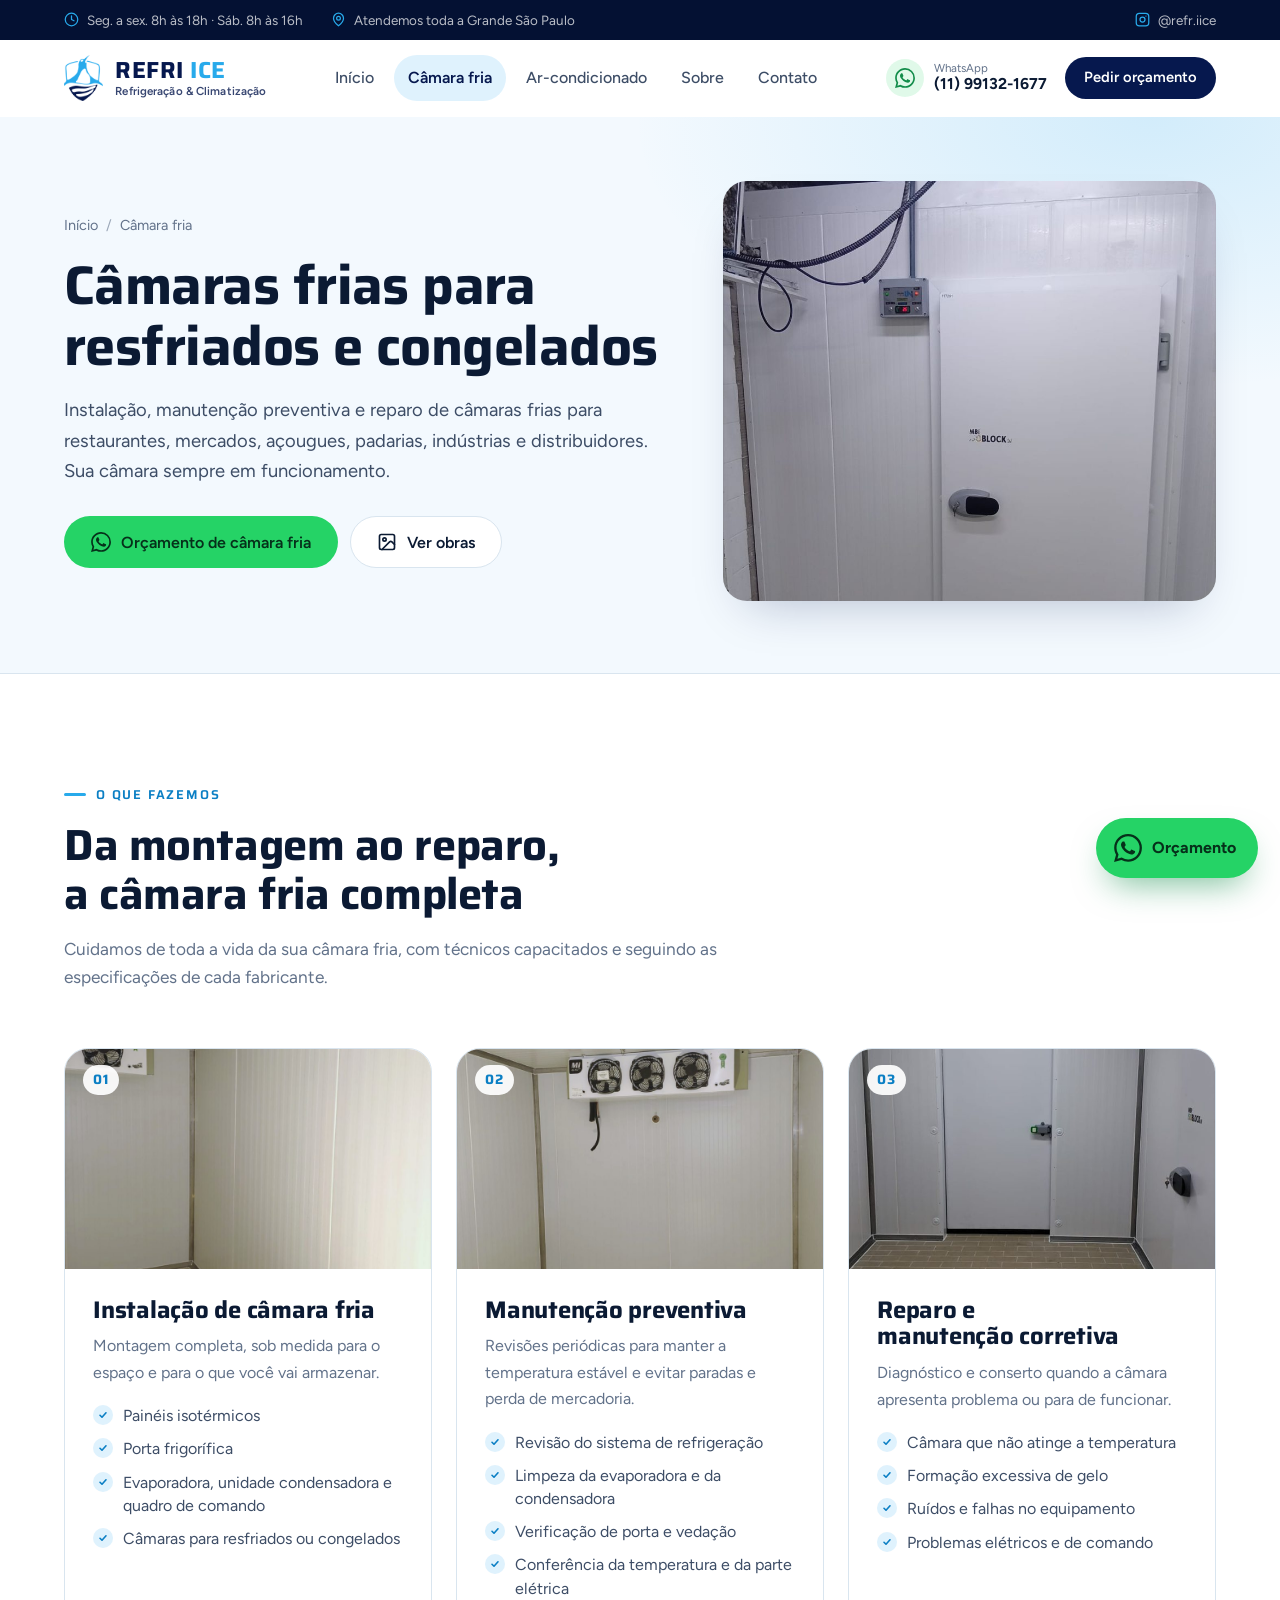
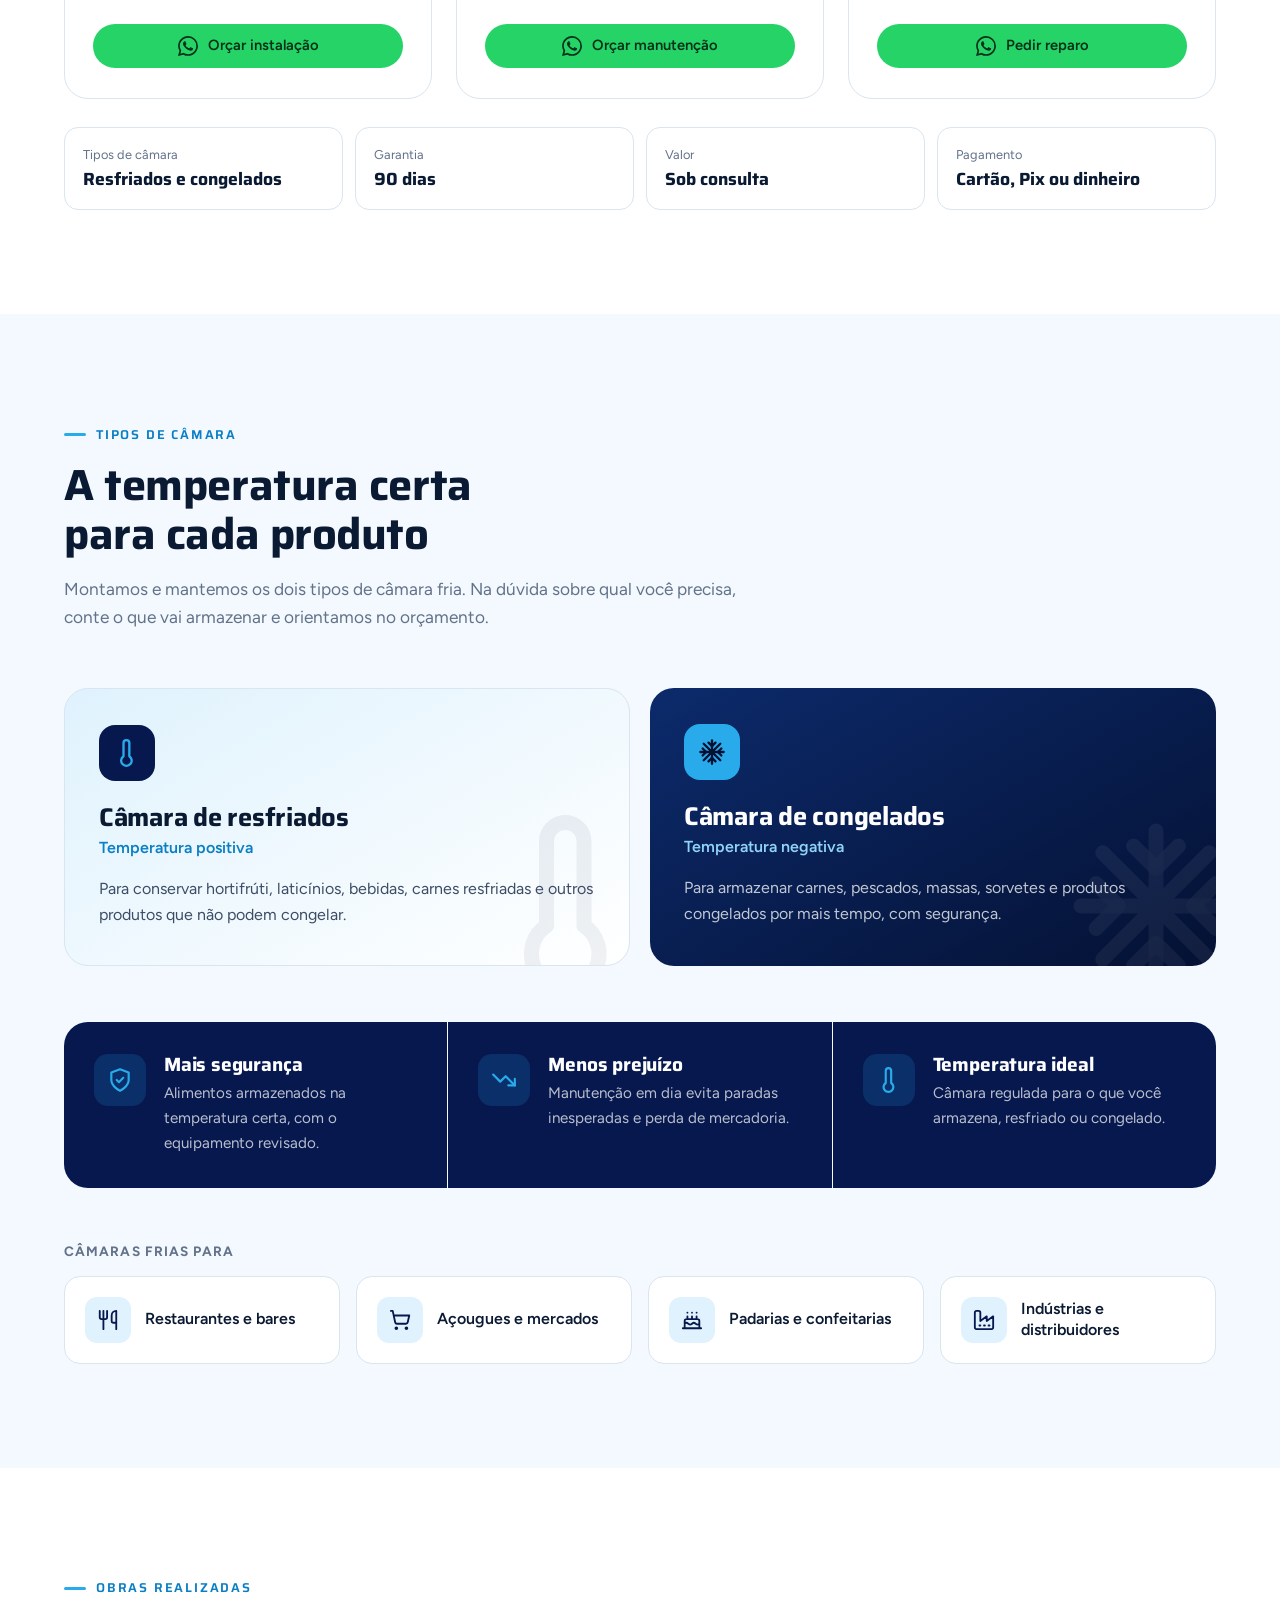
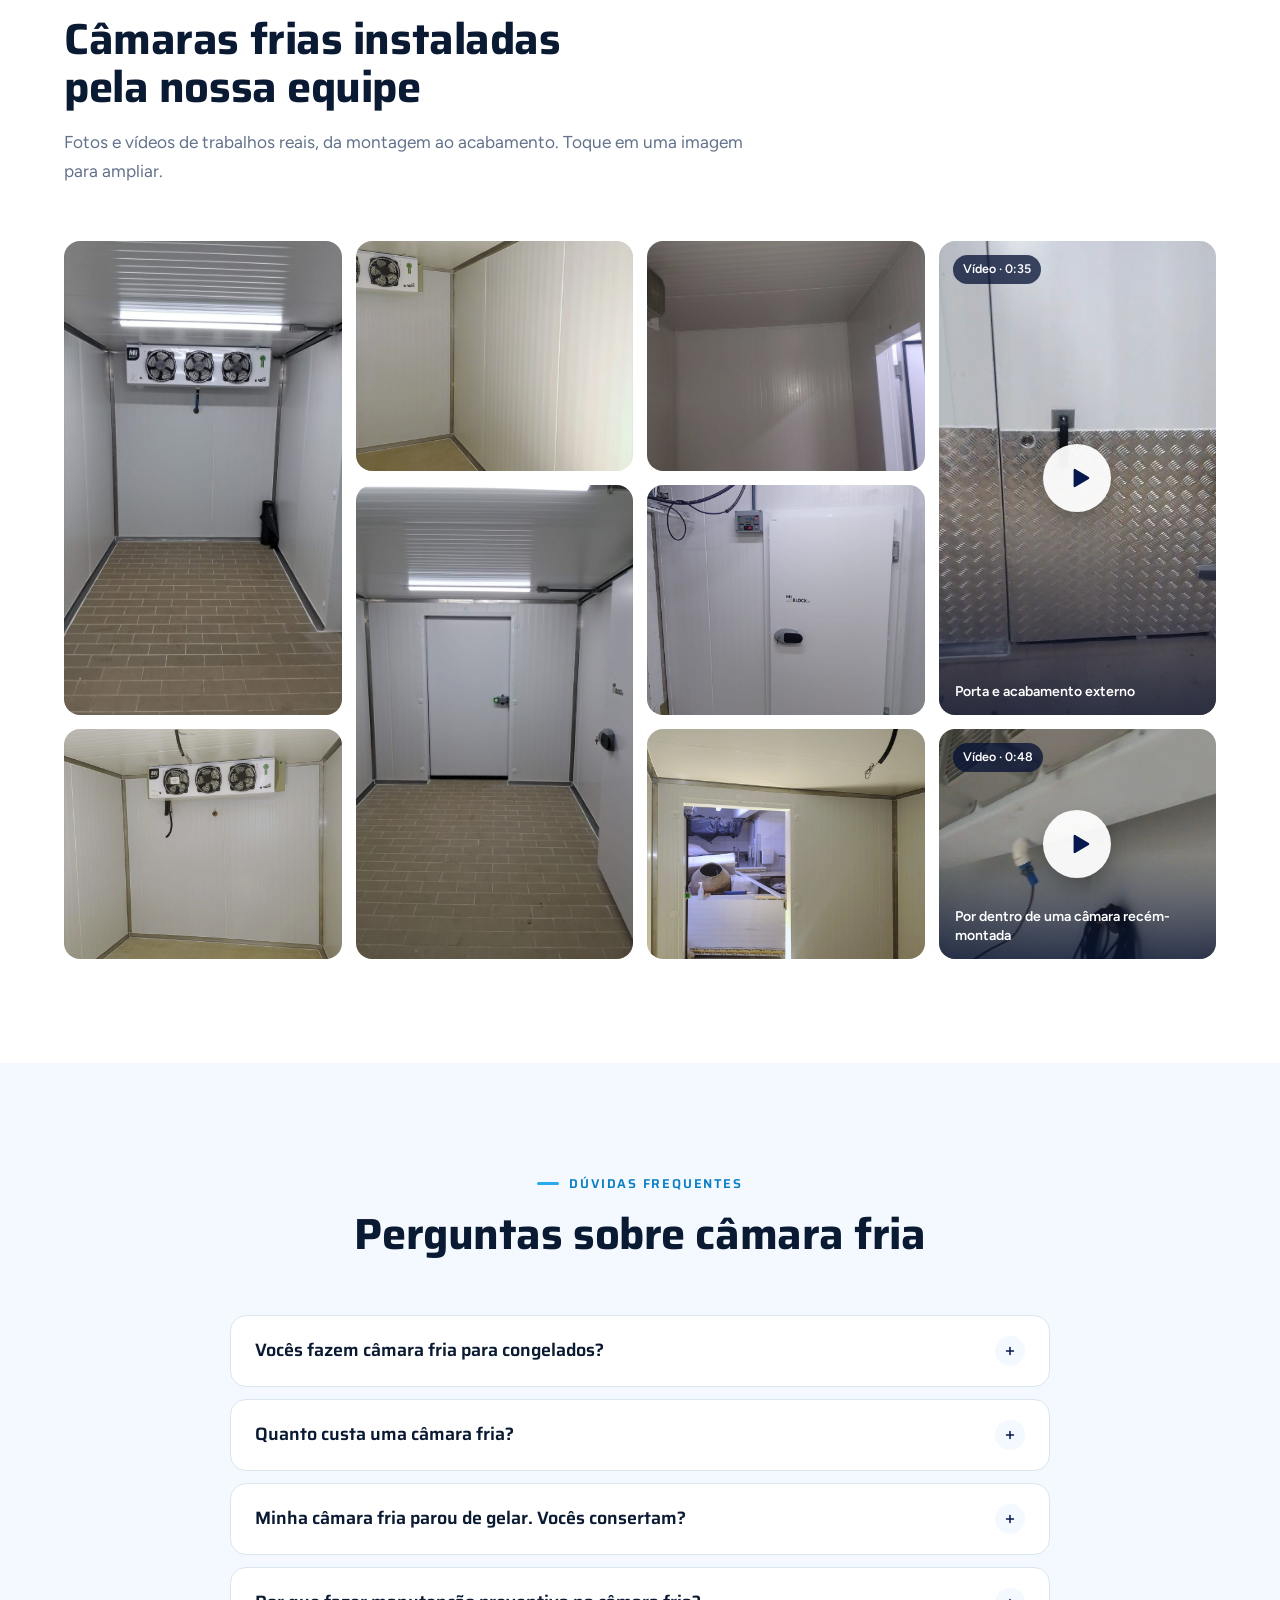
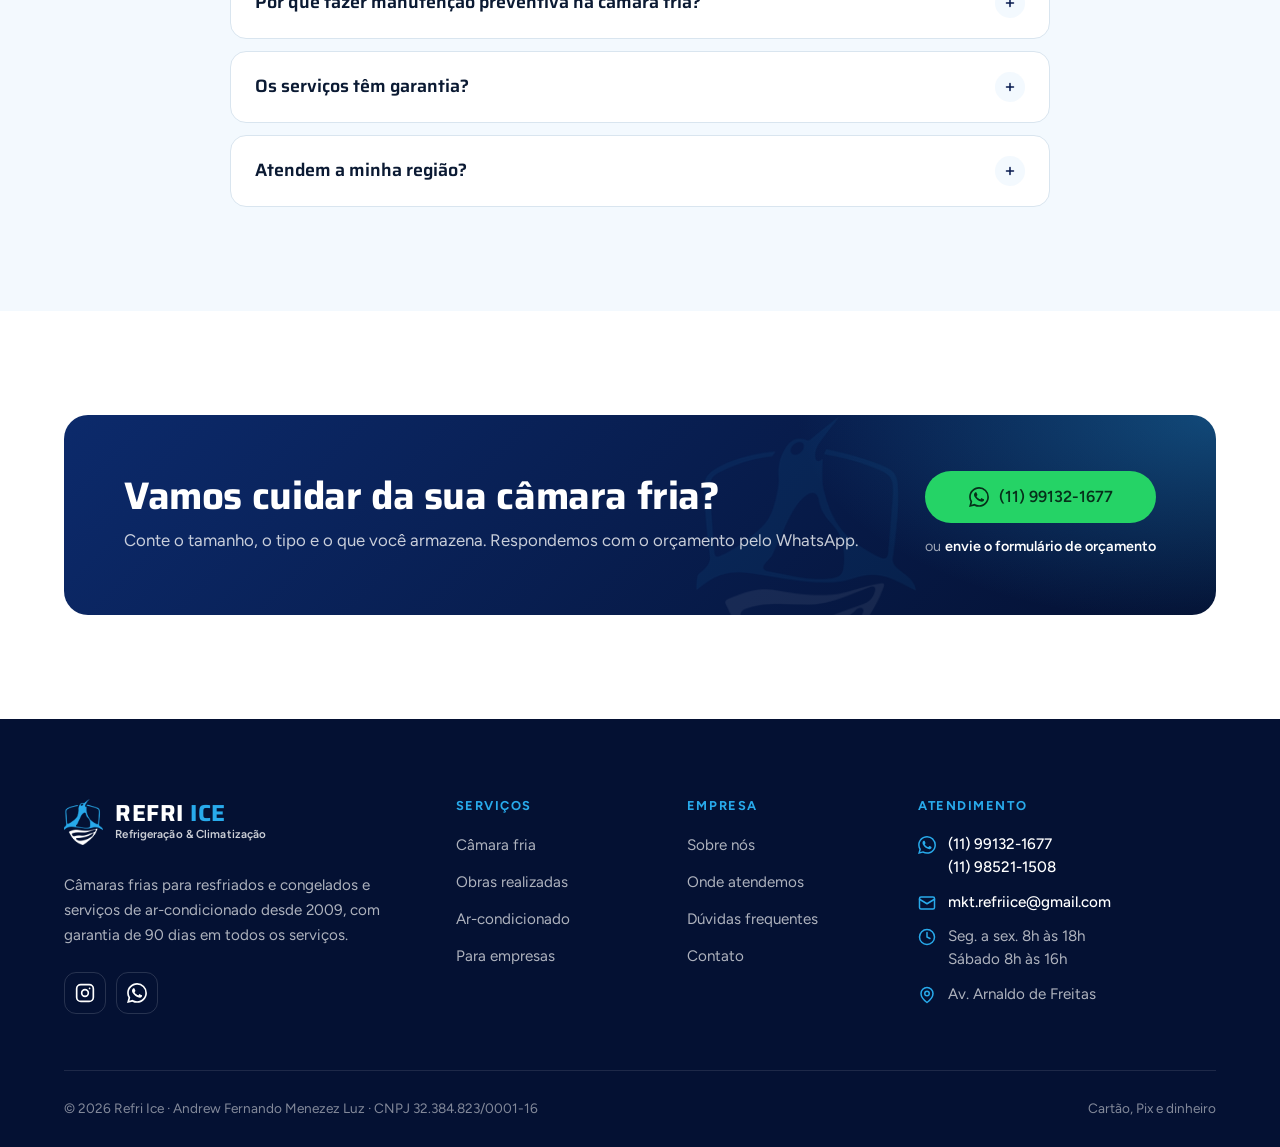
==== camara-fria.html @ c4b99566 "Destaca câmara fria, amplia a área para toda a Grande SP e adiciona fotos - Câmara fria vira o foco " ====
<!DOCTYPE html>
<html lang="pt-BR">

<head>
  <meta charset="UTF-8">
  <meta name="viewport" content="width=device-width, initial-scale=1.0">
  <title>Câmara Fria | Refri Ice — Instalação e Manutenção para Resfriados e Congelados</title>
  <meta name="description"
    content="Instalação, manutenção preventiva e reparo de câmaras frias para resfriados e congelados. Restaurantes, mercados, açougues, padarias, indústrias e distribuidores em toda a Grande São Paulo.">
  <meta name="theme-color" content="#06184e">
  <link rel="canonical" href="camara-fria.html">

  <meta property="og:type" content="website">
  <meta property="og:locale" content="pt_BR">
  <meta property="og:title" content="Câmara Fria | Refri Ice — Instalação e Manutenção para Resfriados e Congelados">
  <meta property="og:description"
    content="Instalação, manutenção preventiva e reparo de câmaras frias para resfriados e congelados. Restaurantes, mercados, açougues, padarias, indústrias e distribuidores em toda a Grande São Paulo.">
  <meta property="og:image" content="img/obras/camara-02.jpg">

  <link rel="icon" href="img/favicon.png" type="image/png">
  <link rel="apple-touch-icon" href="img/apple-touch-icon.png">

  <link rel="preconnect" href="https://fonts.googleapis.com">
  <link rel="preconnect" href="https://fonts.gstatic.com" crossorigin>
  <link rel="stylesheet" href="css/style.css">
  <link rel="stylesheet" href="css/header.css">
  <link rel="stylesheet" href="css/components.css">
  <link rel="stylesheet" href="css/sections.css">
  <link rel="stylesheet" href="css/footer.css">
  <link rel="stylesheet" href="css/camara-fria.css">

  <script>document.documentElement.classList.add('js');</script>
</head>

<body>
  <!-- =========================================================
       ÍCONES (referenciados com <use href="#i-...">)
       ========================================================= -->
  <svg width="0" height="0" style="position:absolute" aria-hidden="true">
    <defs>
      <symbol id="i-wa" viewBox="0 0 24 24"><path fill="currentColor" d="M17.47 14.38c-.3-.15-1.76-.87-2.03-.97-.27-.1-.47-.15-.67.15-.2.3-.77.97-.94 1.16-.17.2-.35.22-.64.07-.3-.15-1.26-.46-2.39-1.47-.88-.79-1.48-1.76-1.65-2.06-.17-.3-.02-.46.13-.6.13-.14.3-.35.45-.52.15-.17.2-.3.3-.5.1-.2.05-.37-.03-.52-.07-.15-.67-1.61-.92-2.2-.24-.58-.49-.5-.67-.51h-.57c-.2 0-.52.07-.8.37-.27.3-1.04 1.02-1.04 2.48s1.07 2.88 1.21 3.07c.15.2 2.1 3.2 5.08 4.49.71.3 1.26.49 1.7.62.71.23 1.36.2 1.87.12.57-.08 1.76-.72 2-1.41.25-.7.25-1.29.18-1.41-.08-.13-.28-.2-.57-.35m-5.42 7.4h-.01a9.87 9.87 0 0 1-5.03-1.38l-.36-.21-3.74.98 1-3.65-.24-.37a9.86 9.86 0 0 1-1.51-5.26c0-5.45 4.44-9.88 9.89-9.88 2.64 0 5.12 1.03 6.99 2.9a9.83 9.83 0 0 1 2.89 6.99c0 5.45-4.44 9.88-9.88 9.88m8.41-18.3A11.82 11.82 0 0 0 12.05 0C5.5 0 .16 5.34.16 11.89c0 2.1.55 4.14 1.59 5.95L.06 24l6.3-1.65a11.88 11.88 0 0 0 5.68 1.45h.01c6.55 0 11.89-5.34 11.89-11.89a11.82 11.82 0 0 0-3.48-8.41Z"/></symbol>
      <symbol id="i-clock" viewBox="0 0 24 24" fill="none" stroke="currentColor" stroke-width="2" stroke-linecap="round" stroke-linejoin="round"><circle cx="12" cy="12" r="10"/><path d="M12 6v6l4 2"/></symbol>
      <symbol id="i-pin" viewBox="0 0 24 24" fill="none" stroke="currentColor" stroke-width="2" stroke-linecap="round" stroke-linejoin="round"><path d="M20 10c0 6-8 12-8 12s-8-6-8-12a8 8 0 0 1 16 0Z"/><circle cx="12" cy="10" r="3"/></symbol>
      <symbol id="i-insta" viewBox="0 0 24 24" fill="none" stroke="currentColor" stroke-width="2" stroke-linecap="round" stroke-linejoin="round"><rect x="2" y="2" width="20" height="20" rx="5"/><circle cx="12" cy="12" r="4"/><path d="M17.5 6.5h.01"/></symbol>
      <symbol id="i-shield" viewBox="0 0 24 24" fill="none" stroke="currentColor" stroke-width="2" stroke-linecap="round" stroke-linejoin="round"><path d="M12 22s8-4 8-10V5l-8-3-8 3v7c0 6 8 10 8 10Z"/><path d="m9 12 2 2 4-4"/></symbol>
      <symbol id="i-calendar" viewBox="0 0 24 24" fill="none" stroke="currentColor" stroke-width="2" stroke-linecap="round" stroke-linejoin="round"><rect x="3" y="4" width="18" height="18" rx="2"/><path d="M16 2v4M8 2v4M3 10h18"/></symbol>
      <symbol id="i-mail" viewBox="0 0 24 24" fill="none" stroke="currentColor" stroke-width="2" stroke-linecap="round" stroke-linejoin="round"><rect x="2" y="4" width="20" height="16" rx="2"/><path d="m22 7-10 6L2 7"/></symbol>
      <symbol id="i-card" viewBox="0 0 24 24" fill="none" stroke="currentColor" stroke-width="2" stroke-linecap="round" stroke-linejoin="round"><rect x="2" y="5" width="20" height="14" rx="2"/><path d="M2 10h20M6 15h4"/></symbol>
      <symbol id="i-award" viewBox="0 0 24 24" fill="none" stroke="currentColor" stroke-width="2" stroke-linecap="round" stroke-linejoin="round"><circle cx="12" cy="8" r="6"/><path d="M15.5 13.5 17 22l-5-3-5 3 1.5-8.5"/></symbol>
      <symbol id="i-layers" viewBox="0 0 24 24" fill="none" stroke="currentColor" stroke-width="2" stroke-linecap="round" stroke-linejoin="round"><path d="M12 2 2 7l10 5 10-5-10-5Z"/><path d="m2 17 10 5 10-5M2 12l10 5 10-5"/></symbol>
      <symbol id="i-book" viewBox="0 0 24 24" fill="none" stroke="currentColor" stroke-width="2" stroke-linecap="round" stroke-linejoin="round"><path d="M4 19.5A2.5 2.5 0 0 1 6.5 17H20V2H6.5A2.5 2.5 0 0 0 4 4.5v15Z"/><path d="M4 19.5A2.5 2.5 0 0 0 6.5 22H20v-5M9 7h7M9 11h5"/></symbol>
      <symbol id="i-helmet" viewBox="0 0 24 24" fill="none" stroke="currentColor" stroke-width="2" stroke-linecap="round" stroke-linejoin="round"><path d="M2 18h20v3H2z"/><path d="M4 18v-3a8 8 0 0 1 16 0v3"/><path d="M10 7.3V4h4v3.3"/></symbol>
      <symbol id="i-building" viewBox="0 0 24 24" fill="none" stroke="currentColor" stroke-width="2" stroke-linecap="round" stroke-linejoin="round"><path d="M3 21h18M5 21V4a1 1 0 0 1 1-1h12a1 1 0 0 1 1 1v17"/><path d="M9 7h2M13 7h2M9 11h2M13 11h2M9 15h2M13 15h2"/></symbol>
      <symbol id="i-wrench" viewBox="0 0 24 24" fill="none" stroke="currentColor" stroke-width="2" stroke-linecap="round" stroke-linejoin="round"><path d="M14.7 6.3a1 1 0 0 0 0 1.4l1.6 1.6a1 1 0 0 0 1.4 0l3.77-3.77a6 6 0 0 1-7.94 7.94l-6.91 6.91a2.12 2.12 0 0 1-3-3l6.91-6.91a6 6 0 0 1 7.94-7.94l-3.76 3.76Z"/></symbol>
      <symbol id="i-snow" viewBox="0 0 24 24" fill="none" stroke="currentColor" stroke-width="2" stroke-linecap="round" stroke-linejoin="round"><path d="M12 2v20M2 12h20M4.9 4.9l14.2 14.2M19.1 4.9 4.9 19.1"/><path d="m9 4 3 3 3-3M9 20l3-3 3 3M4 9l3 3-3 3M20 9l-3 3 3 3"/></symbol>
      <symbol id="i-thermo" viewBox="0 0 24 24" fill="none" stroke="currentColor" stroke-width="2" stroke-linecap="round" stroke-linejoin="round"><path d="M14 14.76V3.5a2.5 2.5 0 0 0-5 0v11.26a4.5 4.5 0 1 0 5 0Z"/></symbol>
      <symbol id="i-trend-down" viewBox="0 0 24 24" fill="none" stroke="currentColor" stroke-width="2" stroke-linecap="round" stroke-linejoin="round"><path d="m22 17-8.5-8.5-5 5L2 7"/><path d="M16 17h6v-6"/></symbol>
      <symbol id="i-utensils" viewBox="0 0 24 24" fill="none" stroke="currentColor" stroke-width="2" stroke-linecap="round" stroke-linejoin="round"><path d="M3 2v7c0 1.1.9 2 2 2h4a2 2 0 0 0 2-2V2M7 2v20M21 15V2a5 5 0 0 0-5 5v6c0 1.1.9 2 2 2h3Zm0 0v7"/></symbol>
      <symbol id="i-cart" viewBox="0 0 24 24" fill="none" stroke="currentColor" stroke-width="2" stroke-linecap="round" stroke-linejoin="round"><circle cx="8" cy="21" r="1"/><circle cx="19" cy="21" r="1"/><path d="M2.05 2.05h2l2.66 12.42a2 2 0 0 0 2 1.58h9.78a2 2 0 0 0 1.95-1.57l1.65-7.43H5.12"/></symbol>
      <symbol id="i-cake" viewBox="0 0 24 24" fill="none" stroke="currentColor" stroke-width="2" stroke-linecap="round" stroke-linejoin="round"><path d="M20 21v-8a2 2 0 0 0-2-2H6a2 2 0 0 0-2 2v8M4 16s.5-1 2-1 2.5 2 4 2 2.5-2 4-2 2.5 2 4 2 2-1 2-1M2 21h20M7 8v3M12 8v3M17 8v3M7 4h.01M12 4h.01M17 4h.01"/></symbol>
      <symbol id="i-factory" viewBox="0 0 24 24" fill="none" stroke="currentColor" stroke-width="2" stroke-linecap="round" stroke-linejoin="round"><path d="M2 20a2 2 0 0 0 2 2h16a2 2 0 0 0 2-2V8l-7 5V8l-7 5V4a2 2 0 0 0-2-2H4a2 2 0 0 0-2 2Z"/><path d="M17 18h1M12 18h1M7 18h1"/></symbol>
      <symbol id="i-play" viewBox="0 0 24 24"><path fill="currentColor" d="M7 4.5v15a1 1 0 0 0 1.5.86l12.5-7.5a1 1 0 0 0 0-1.72L8.5 3.64A1 1 0 0 0 7 4.5Z"/></symbol>
      <symbol id="i-image" viewBox="0 0 24 24" fill="none" stroke="currentColor" stroke-width="2" stroke-linecap="round" stroke-linejoin="round"><rect x="3" y="3" width="18" height="18" rx="2"/><circle cx="9" cy="9" r="2"/><path d="m21 15-3.1-3.1a2 2 0 0 0-2.8 0L6 21"/></symbol>
      <symbol id="i-x" viewBox="0 0 24 24" fill="none" stroke="currentColor" stroke-width="2.4" stroke-linecap="round"><path d="M18 6 6 18M6 6l12 12"/></symbol>
      <symbol id="i-chevron-left" viewBox="0 0 24 24" fill="none" stroke="currentColor" stroke-width="2.4" stroke-linecap="round" stroke-linejoin="round"><path d="m15 18-6-6 6-6"/></symbol>
      <symbol id="i-chevron-right" viewBox="0 0 24 24" fill="none" stroke="currentColor" stroke-width="2.4" stroke-linecap="round" stroke-linejoin="round"><path d="m9 18 6-6-6-6"/></symbol>
      <symbol id="i-gauge" viewBox="0 0 24 24" fill="none" stroke="currentColor" stroke-width="2" stroke-linecap="round" stroke-linejoin="round"><path d="M3.34 19a10 10 0 1 1 17.32 0"/><path d="m12 14 4-4"/><circle cx="12" cy="14" r="1.5"/></symbol>
      <symbol id="i-zap" viewBox="0 0 24 24" fill="none" stroke="currentColor" stroke-width="2" stroke-linecap="round" stroke-linejoin="round"><path d="M13 2 3 14h9l-1 8 10-12h-9l1-8Z"/></symbol>
      <symbol id="i-phone" viewBox="0 0 24 24" fill="none" stroke="currentColor" stroke-width="2" stroke-linecap="round" stroke-linejoin="round"><path d="M22 16.9v3a2 2 0 0 1-2.2 2 19.8 19.8 0 0 1-8.6-3.1 19.5 19.5 0 0 1-6-6A19.8 19.8 0 0 1 2.1 4.2 2 2 0 0 1 4.1 2h3a2 2 0 0 1 2 1.7c.1.9.4 1.8.7 2.7a2 2 0 0 1-.5 2.1L8 9.8a16 16 0 0 0 6 6l1.3-1.3a2 2 0 0 1 2.1-.4c.9.3 1.8.6 2.7.7a2 2 0 0 1 1.7 2Z"/></symbol>
    </defs>
  </svg>

  <a class="sr-only" href="#conteudo">Pular para o conteúdo</a>

  <!-- =========================================================
       BARRA SUPERIOR + CABEÇALHO
       ========================================================= -->
  <div class="topbar">
    <div class="container topbar__inner">
      <div class="topbar__group">
        <span class="topbar__item"><svg><use href="#i-clock"/></svg> Seg. a sex. 8h às 18h · Sáb. 8h às 16h</span>
        <span class="topbar__item topbar__hide-md"><svg><use href="#i-pin"/></svg> Atendemos toda a Grande São Paulo</span>
      </div>
      <div class="topbar__group">
        <a class="topbar__item" href="https://www.instagram.com/refr.iice/" target="_blank" rel="noopener"><svg><use href="#i-insta"/></svg> @refr.iice</a>
      </div>
    </div>
  </div>

  <header class="site-header">
    <div class="container site-header__inner">
      <a href="index.html" class="brand" aria-label="Refri Ice — página inicial">
        <img src="img/logo-mark.png" alt="" width="41" height="46">
        <span class="brand__text">
          <span class="brand__name">REFRI <span>ICE</span></span>
          <span class="brand__tag">Refrigeração &amp; Climatização</span>
        </span>
      </a>

      <nav class="main-nav" id="menu" aria-label="Navegação principal">
        <ul class="main-nav__list">
          <li><a href="index.html">Início</a></li>
          <li><a href="camara-fria.html">Câmara fria</a></li>
          <li><a href="servicos.html">Ar-condicionado</a></li>
          <li><a href="sobre.html">Sobre</a></li>
          <li><a href="contato.html">Contato</a></li>
        </ul>
        <a class="btn btn--whatsapp main-nav__cta" data-whatsapp
          href="https://wa.me/5511991321677?text=Ol%C3%A1%2C%20Refri%20Ice!%20Vim%20pelo%20site%20e%20gostaria%20de%20um%20or%C3%A7amento."
          target="_blank" rel="noopener"><svg><use href="#i-wa"/></svg> Chamar no WhatsApp</a>
      </nav>

      <div class="site-header__actions">
        <a class="header-phone" href="https://wa.me/5511991321677" target="_blank" rel="noopener">
          <span class="header-phone__icon"><svg><use href="#i-wa"/></svg></span>
          <span><small>WhatsApp</small><strong>(11) 99132-1677</strong></span>
        </a>
        <a href="contato.html" class="btn btn--primary btn--sm">Pedir orçamento</a>
        <button class="nav-toggle" type="button" aria-label="Abrir menu" aria-expanded="false" aria-controls="menu">
          <span></span><span></span><span></span>
        </button>
      </div>
    </div>
  </header>

  <main id="conteudo">
    <!-- =========================================================
         CABEÇALHO DA PÁGINA
         ========================================================= -->
    <section class="page-hero page-hero--split">
      <div class="container">
        <div>
          <ol class="breadcrumb">
            <li><a href="index.html">Início</a></li>
            <li aria-current="page">Câmara fria</li>
          </ol>
          <h1>Câmaras frias para resfriados e congelados</h1>
          <p>Instalação, manutenção preventiva e reparo de câmaras frias para restaurantes, mercados, açougues,
            padarias, indústrias e distribuidores. Sua câmara sempre em funcionamento.</p>
          <div class="hero__actions">
            <a class="btn btn--whatsapp" data-whatsapp
              href="https://wa.me/5511991321677?text=Ol%C3%A1%2C%20Refri%20Ice!%20Gostaria%20de%20um%20or%C3%A7amento%20de%20c%C3%A2mara%20fria."
              target="_blank" rel="noopener"><svg><use href="#i-wa"/></svg> Orçamento de câmara fria</a>
            <a class="btn btn--outline" href="#obras"><svg><use href="#i-image"/></svg> Ver obras</a>
          </div>
        </div>
        <figure class="page-hero__photo">
          <img src="img/obras/camara-03.jpg" width="903" height="1200" fetchpriority="high"
            alt="Porta frigorífica e quadro de comando de uma câmara fria instalada pela Refri Ice">
        </figure>
      </div>
    </section>

    <!-- =========================================================
         SERVIÇOS
         ========================================================= -->
    <section class="section" id="servicos">
      <div class="container">
        <div class="section-heading">
          <span class="eyebrow">O que fazemos</span>
          <h2>Da montagem ao reparo, a câmara fria completa</h2>
          <p>Cuidamos de toda a vida da sua câmara fria, com técnicos capacitados e seguindo as especificações de cada
            fabricante.</p>
        </div>

        <div class="service-grid">
          <article class="service-card reveal">
            <div class="service-card__photo">
              <span class="service-card__num">01</span>
              <img src="img/obras/camara-05.jpg" width="900" height="1200" loading="lazy"
                alt="Painéis isotérmicos montados, com evaporadora instalada no canto superior">
            </div>
            <div class="service-card__body">
              <h3>Instalação de câmara fria</h3>
              <p>Montagem completa, sob medida para o espaço e para o que você vai armazenar.</p>
              <ul class="check-list">
                <li>Painéis isotérmicos</li>
                <li>Porta frigorífica</li>
                <li>Evaporadora, unidade condensadora e quadro de comando</li>
                <li>Câmaras para resfriados ou congelados</li>
              </ul>
              <a class="btn btn--whatsapp btn--sm" data-whatsapp
                href="https://wa.me/5511991321677?text=Ol%C3%A1%2C%20Refri%20Ice!%20Gostaria%20de%20um%20or%C3%A7amento%20de%20instala%C3%A7%C3%A3o%20de%20c%C3%A2mara%20fria."
                target="_blank" rel="noopener"><svg><use href="#i-wa"/></svg> Orçar instalação</a>
            </div>
          </article>

          <article class="service-card reveal">
            <div class="service-card__photo">
              <span class="service-card__num">02</span>
              <img src="img/obras/camara-04.jpg" width="900" height="1200" loading="lazy"
                alt="Evaporadora de três ventiladores instalada no alto da parede de uma câmara fria">
            </div>
            <div class="service-card__body">
              <h3>Manutenção preventiva</h3>
              <p>Revisões periódicas para manter a temperatura estável e evitar paradas e perda de mercadoria.</p>
              <ul class="check-list">
                <li>Revisão do sistema de refrigeração</li>
                <li>Limpeza da evaporadora e da condensadora</li>
                <li>Verificação de porta e vedação</li>
                <li>Conferência da temperatura e da parte elétrica</li>
              </ul>
              <a class="btn btn--whatsapp btn--sm" data-whatsapp
                href="https://wa.me/5511991321677?text=Ol%C3%A1%2C%20Refri%20Ice!%20Gostaria%20de%20um%20or%C3%A7amento%20de%20manuten%C3%A7%C3%A3o%20preventiva%20de%20c%C3%A2mara%20fria."
                target="_blank" rel="noopener"><svg><use href="#i-wa"/></svg> Orçar manutenção</a>
            </div>
          </article>

          <article class="service-card reveal">
            <div class="service-card__photo">
              <span class="service-card__num">03</span>
              <img src="img/obras/camara-01.jpg" width="675" height="1200" loading="lazy"
                alt="Interior de câmara fria pronta, com piso cerâmico e iluminação, vista em direção à porta">
            </div>
            <div class="service-card__body">
              <h3>Reparo e manutenção corretiva</h3>
              <p>Diagnóstico e conserto quando a câmara apresenta problema ou para de funcionar.</p>
              <ul class="check-list">
                <li>Câmara que não atinge a temperatura</li>
                <li>Formação excessiva de gelo</li>
                <li>Ruídos e falhas no equipamento</li>
                <li>Problemas elétricos e de comando</li>
              </ul>
              <a class="btn btn--whatsapp btn--sm" data-whatsapp
                href="https://wa.me/5511991321677?text=Ol%C3%A1%2C%20Refri%20Ice!%20Minha%20c%C3%A2mara%20fria%20est%C3%A1%20com%20problema%20e%20preciso%20de%20um%20reparo."
                target="_blank" rel="noopener"><svg><use href="#i-wa"/></svg> Pedir reparo</a>
            </div>
          </article>
        </div>

        <div class="facts facts--wide">
          <div class="fact"><small>Tipos de câmara</small><strong>Resfriados e congelados</strong></div>
          <div class="fact"><small>Garantia</small><strong>90 dias</strong></div>
          <div class="fact"><small>Valor</small><strong>Sob consulta</strong></div>
          <div class="fact"><small>Pagamento</small><strong>Cartão, Pix ou dinheiro</strong></div>
        </div>
      </div>
    </section>

    <!-- =========================================================
         TIPOS DE CÂMARA
         ========================================================= -->
    <section class="section section--ice">
      <div class="container">
        <div class="section-heading">
          <span class="eyebrow">Tipos de câmara</span>
          <h2>A temperatura certa para cada produto</h2>
          <p>Montamos e mantemos os dois tipos de câmara fria. Na dúvida sobre qual você precisa, conte o que vai
            armazenar e orientamos no orçamento.</p>
        </div>

        <div class="cold-types">
          <article class="cold-type cold-type--chilled reveal">
            <span class="cold-type__icon"><svg><use href="#i-thermo"/></svg></span>
            <h3>Câmara de resfriados</h3>
            <span class="cold-type__tag">Temperatura positiva</span>
            <p>Para conservar hortifrúti, laticínios, bebidas, carnes resfriadas e outros produtos que não podem
              congelar.</p>
            <svg class="cold-type__bg" aria-hidden="true"><use href="#i-thermo"/></svg>
          </article>
          <article class="cold-type cold-type--frozen reveal">
            <span class="cold-type__icon"><svg><use href="#i-snow"/></svg></span>
            <h3>Câmara de congelados</h3>
            <span class="cold-type__tag">Temperatura negativa</span>
            <p>Para armazenar carnes, pescados, massas, sorvetes e produtos congelados por mais tempo, com segurança.</p>
            <svg class="cold-type__bg" aria-hidden="true"><use href="#i-snow"/></svg>
          </article>
        </div>

        <div class="benefits reveal">
          <div class="benefit">
            <span class="benefit__icon"><svg><use href="#i-shield"/></svg></span>
            <div>
              <h3>Mais segurança</h3>
              <p>Alimentos armazenados na temperatura certa, com o equipamento revisado.</p>
            </div>
          </div>
          <div class="benefit">
            <span class="benefit__icon"><svg><use href="#i-trend-down"/></svg></span>
            <div>
              <h3>Menos prejuízo</h3>
              <p>Manutenção em dia evita paradas inesperadas e perda de mercadoria.</p>
            </div>
          </div>
          <div class="benefit">
            <span class="benefit__icon"><svg><use href="#i-thermo"/></svg></span>
            <div>
              <h3>Temperatura ideal</h3>
              <p>Câmara regulada para o que você armazena, resfriado ou congelado.</p>
            </div>
          </div>
        </div>

        <h3 class="segments-title">Câmaras frias para</h3>
        <div class="segments">
          <div class="segment"><span class="segment__icon"><svg><use href="#i-utensils"/></svg></span>Restaurantes e bares</div>
          <div class="segment"><span class="segment__icon"><svg><use href="#i-cart"/></svg></span>Açougues e mercados</div>
          <div class="segment"><span class="segment__icon"><svg><use href="#i-cake"/></svg></span>Padarias e confeitarias</div>
          <div class="segment"><span class="segment__icon"><svg><use href="#i-factory"/></svg></span>Indústrias e distribuidores</div>
        </div>
      </div>
    </section>

    <!-- =========================================================
         OBRAS REALIZADAS
         ========================================================= -->
    <section class="section" id="obras">
      <div class="container">
        <div class="section-heading">
          <span class="eyebrow">Obras realizadas</span>
          <h2>Câmaras frias instaladas pela nossa equipe</h2>
          <p>Fotos e vídeos de trabalhos reais, da montagem ao acabamento. Toque em uma imagem para ampliar.</p>
        </div>

        <div class="gallery" data-gallery>
          <a class="gallery__item gallery__item--tall" href="img/obras/camara-02.jpg"
            data-caption="Câmara fria finalizada, com evaporadora instalada">
            <img src="img/obras/camara-02.jpg" width="675" height="1200" loading="lazy"
              alt="Câmara fria finalizada, com evaporadora instalada na parede do fundo">
            <span class="gallery__caption">Câmara fria finalizada, com evaporadora instalada</span>
          </a>
          <a class="gallery__item" href="img/obras/camara-05.jpg" data-caption="Montagem dos painéis isotérmicos">
            <img src="img/obras/camara-05.jpg" width="900" height="1200" loading="lazy"
              alt="Painéis isotérmicos montados, com evaporadora no canto superior">
            <span class="gallery__caption">Montagem dos painéis isotérmicos</span>
          </a>
          <a class="gallery__item" href="img/obras/camara-07.jpg" data-caption="Acabamento interno dos painéis">
            <img src="img/obras/camara-07.jpg" width="1200" height="1200" loading="lazy"
              alt="Canto interno da câmara fria com painéis brancos e batente da porta">
            <span class="gallery__caption">Acabamento interno dos painéis</span>
          </a>
          <a class="gallery__item gallery__item--tall gallery__item--video" href="video/camara-fria-porta.mp4" data-video
            data-poster="img/obras/video-porta.jpg" data-caption="Vídeo: porta e acabamento externo da câmara fria">
            <img src="img/obras/video-porta.jpg" width="478" height="850" loading="lazy"
              alt="Porta de câmara fria com proteção em chapa de alumínio na parte de baixo">
            <span class="gallery__badge">Vídeo · 0:35</span>
            <span class="gallery__play"><svg><use href="#i-play"/></svg></span>
            <span class="gallery__caption">Porta e acabamento externo</span>
          </a>
          <a class="gallery__item gallery__item--tall" href="img/obras/camara-01.jpg"
            data-caption="Câmara pronta, com piso e iluminação">
            <img src="img/obras/camara-01.jpg" width="675" height="1200" loading="lazy"
              alt="Interior de câmara fria pronta, com piso cerâmico e iluminação, vista em direção à porta">
            <span class="gallery__caption">Câmara pronta, com piso e iluminação</span>
          </a>
          <a class="gallery__item" href="img/obras/camara-03.jpg" data-caption="Porta frigorífica e quadro de comando">
            <img src="img/obras/camara-03.jpg" width="903" height="1200" loading="lazy"
              alt="Porta frigorífica branca e quadro de comando instalados na parte externa da câmara">
            <span class="gallery__caption">Porta frigorífica e quadro de comando</span>
          </a>
          <a class="gallery__item" href="img/obras/camara-04.jpg" data-caption="Evaporadora instalada durante a montagem">
            <img src="img/obras/camara-04.jpg" width="900" height="1200" loading="lazy"
              alt="Evaporadora de três ventiladores fixada no alto da parede, com a câmara ainda em montagem">
            <span class="gallery__caption">Evaporadora instalada durante a montagem</span>
          </a>
          <a class="gallery__item" href="img/obras/camara-06.jpg" data-caption="Câmara em montagem">
            <img src="img/obras/camara-06.jpg" width="900" height="1200" loading="lazy"
              alt="Câmara fria em montagem, com painéis instalados e a porta aberta para a área de obra">
            <span class="gallery__caption">Câmara em montagem</span>
          </a>
          <a class="gallery__item gallery__item--video" href="video/camara-fria-montagem.mp4" data-video
            data-poster="img/obras/video-montagem.jpg" data-caption="Vídeo: por dentro de uma câmara recém-montada">
            <img src="img/obras/video-montagem.jpg" width="478" height="850" loading="lazy"
              alt="Evaporadora instalada no teto de uma câmara fria recém-montada">
            <span class="gallery__badge">Vídeo · 0:48</span>
            <span class="gallery__play"><svg><use href="#i-play"/></svg></span>
            <span class="gallery__caption">Por dentro de uma câmara recém-montada</span>
          </a>
        </div>
      </div>
    </section>

    <!-- =========================================================
         DÚVIDAS SOBRE CÂMARA FRIA
         ========================================================= -->
    <section class="section section--ice">
      <div class="container">
        <div class="section-heading section-heading--center">
          <span class="eyebrow">Dúvidas frequentes</span>
          <h2>Perguntas sobre câmara fria</h2>
        </div>
        <div class="faq">
          <details>
            <summary>Vocês fazem câmara fria para congelados?</summary>
            <p>Sim. Instalamos e fazemos manutenção de câmaras frias para resfriados e para congelados, de acordo com o
              que o seu negócio armazena.</p>
          </details>
          <details>
            <summary>Quanto custa uma câmara fria?</summary>
            <p>O valor é sob consulta, porque depende do tamanho da câmara, da temperatura (resfriados ou congelados),
              do local e dos equipamentos. Mande essas informações pelo WhatsApp ou pelo formulário e preparamos o
              orçamento.</p>
          </details>
          <details>
            <summary>Minha câmara fria parou de gelar. Vocês consertam?</summary>
            <p>Sim. Fazemos manutenção corretiva e reparos: diagnóstico da falha e conserto do equipamento. Chame no
              WhatsApp e conte o que está acontecendo.</p>
          </details>
          <details>
            <summary>Por que fazer manutenção preventiva na câmara fria?</summary>
            <p>Porque uma câmara parada significa mercadoria em risco. A manutenção preventiva mantém a temperatura
              estável, reduz falhas inesperadas e ajuda o equipamento a durar mais.</p>
          </details>
          <details>
            <summary>Os serviços têm garantia?</summary>
            <p>Sim, todos os serviços têm garantia de 90 dias.</p>
          </details>
          <details>
            <summary>Atendem a minha região?</summary>
            <p>Atendemos toda a Grande São Paulo: a capital e as demais 38 cidades da Região Metropolitana. Consulte
              seu CEP na <a class="link-arrow" href="index.html#cobertura">página inicial</a> ou chame no WhatsApp.</p>
          </details>
        </div>
      </div>
    </section>

    <!-- =========================================================
         CTA FINAL
         ========================================================= -->
    <section class="section">
      <div class="container">
        <div class="cta-band reveal">
          <img class="cta-band__mark" src="img/logo-mark-light.png" alt="">
          <div>
            <h2>Vamos cuidar da sua câmara fria?</h2>
            <p>Conte o tamanho, o tipo e o que você armazena. Respondemos com o orçamento pelo WhatsApp.</p>
          </div>
          <div class="cta-band__actions">
            <a class="btn btn--whatsapp" data-whatsapp
              href="https://wa.me/5511991321677?text=Ol%C3%A1%2C%20Refri%20Ice!%20Gostaria%20de%20um%20or%C3%A7amento%20de%20c%C3%A2mara%20fria."
              target="_blank" rel="noopener"><svg><use href="#i-wa"/></svg> (11) 99132-1677</a>
            <span class="cta-band__alt">ou <a href="contato.html">envie o formulário de orçamento</a></span>
          </div>
        </div>
      </div>
    </section>
  </main>

  <!-- =========================================================
       RODAPÉ
       ========================================================= -->
  <footer class="site-footer">
    <div class="container">
      <div class="footer-grid">
        <div class="footer-about">
          <a href="index.html" class="brand brand--light" aria-label="Refri Ice — página inicial">
            <img src="img/logo-mark-light.png" alt="" width="41" height="46">
            <span class="brand__text">
              <span class="brand__name">REFRI <span>ICE</span></span>
              <span class="brand__tag">Refrigeração &amp; Climatização</span>
            </span>
          </a>
          <p>Câmaras frias para resfriados e congelados e serviços de ar-condicionado desde 2009, com garantia de 90
            dias em todos os serviços.</p>
          <div class="footer-social">
            <a href="https://www.instagram.com/refr.iice/" target="_blank" rel="noopener" aria-label="Instagram da Refri Ice"><svg><use href="#i-insta"/></svg></a>
            <a href="https://wa.me/5511991321677" target="_blank" rel="noopener" aria-label="WhatsApp da Refri Ice"><svg><use href="#i-wa"/></svg></a>
          </div>
        </div>

        <div class="footer-col">
          <h2>Serviços</h2>
          <ul>
            <li><a href="camara-fria.html">Câmara fria</a></li>
            <li><a href="camara-fria.html#obras">Obras realizadas</a></li>
            <li><a href="servicos.html">Ar-condicionado</a></li>
            <li><a href="servicos.html#empresas">Para empresas</a></li>
          </ul>
        </div>

        <div class="footer-col">
          <h2>Empresa</h2>
          <ul>
            <li><a href="sobre.html">Sobre nós</a></li>
            <li><a href="index.html#cobertura">Onde atendemos</a></li>
            <li><a href="index.html#duvidas">Dúvidas frequentes</a></li>
            <li><a href="contato.html">Contato</a></li>
          </ul>
        </div>

        <div class="footer-col">
          <h2>Atendimento</h2>
          <ul class="footer-contact">
            <li><svg><use href="#i-wa"/></svg><span><a href="https://wa.me/5511991321677" target="_blank" rel="noopener">(11) 99132-1677</a><br><a href="https://wa.me/5511985211508" target="_blank" rel="noopener">(11) 98521-1508</a></span></li>
            <li><svg><use href="#i-mail"/></svg><a href="mailto:mkt.refriice@gmail.com">mkt.refriice@gmail.com</a></li>
            <li><svg><use href="#i-clock"/></svg><span>Seg. a sex. 8h às 18h<br>Sábado 8h às 16h</span></li>
            <li><svg><use href="#i-pin"/></svg><span>Av. Arnaldo de Freitas</span></li>
          </ul>
        </div>
      </div>

      <div class="footer-bottom">
        <span>© <span data-current-year>2026</span> Refri Ice · Andrew Fernando Menezez Luz · CNPJ 32.384.823/0001-16</span>
        <span>Cartão, Pix e dinheiro</span>
      </div>
    </div>
  </footer>

  <a class="wa-float" data-whatsapp
    href="https://wa.me/5511991321677?text=Ol%C3%A1%2C%20Refri%20Ice!%20Vim%20pelo%20site%20e%20gostaria%20de%20um%20or%C3%A7amento."
    target="_blank" rel="noopener" aria-label="Conversar no WhatsApp">
    <svg><use href="#i-wa"/></svg><span>Orçamento</span>
  </a>

  <script src="js/site-config.js"></script>
  <script src="js/menu.js"></script>
  <script src="js/script.js"></script>
  <script src="js/gallery.js"></script>
</body>

</html>
---- css/style.css ----
/* =========================================================
   REFRI ICE — style.css
   Base: design tokens, reset, tipografia, layout e botões
   ========================================================= */

/* ---------- Google Fonts ----------
   Display: Saira   -> letras retas e arredondadas, mesma família visual do logo
   Corpo:   Figtree -> leitura confortável em textos e formulários
------------------------------------------------------------ */
@import url('https://fonts.googleapis.com/css2?family=Saira:wght@500;600;700&family=Figtree:wght@400;500;600;700&display=swap');

:root {
  /* ---- Paleta (extraída do logo) ---- */
  --navy-950: #041133;
  --navy-900: #06184e;   /* azul-marinho do logo */
  --navy-800: #0c2a6b;
  --navy-700: #173a85;

  --sky-600: #0b7fc4;    /* azul para textos/links sobre branco (contraste AA) */
  --sky-500: #28aaeb;    /* azul-claro do logo — cor da marca */
  --sky-300: #8fd3f6;
  --sky-100: #dff2fd;
  --ice-50: #f3f9fe;     /* fundo gelado */
  --white: #ffffff;

  --ink: #0b1a33;        /* títulos */
  --text: #3d4d66;       /* corpo */
  --muted: #62728a;      /* legendas */
  --line: #d9e5ef;

  --wa: #25d366;         /* WhatsApp */
  --wa-dark: #128c4a;
  --success: #15803d;
  --danger: #c2410c;

  /* ---- Tipografia ---- */
  --font-display: 'Saira', 'Segoe UI', system-ui, sans-serif;
  --font-body: 'Figtree', 'Segoe UI', system-ui, sans-serif;

  /* ---- Layout ---- */
  --container: 1200px;
  --gutter: 24px;
  --radius-sm: 10px;
  --radius-md: 16px;
  --radius-lg: 24px;
  --shadow-sm: 0 1px 2px rgba(6, 24, 78, 0.06), 0 4px 14px -6px rgba(6, 24, 78, 0.12);
  --shadow-md: 0 24px 48px -24px rgba(6, 24, 78, 0.28);
  --header-h: 76px;
}

/* ---------- Reset ---------- */
*,
*::before,
*::after {
  box-sizing: border-box;
  margin: 0;
  padding: 0;
}

html {
  scroll-behavior: smooth;
  scroll-padding-top: calc(var(--header-h) + 16px);
}

body {
  font-family: var(--font-body);
  font-size: 1rem;
  color: var(--text);
  background: var(--white);
  line-height: 1.65;
  -webkit-font-smoothing: antialiased;
  overflow-x: hidden;
}

img,
svg {
  max-width: 100%;
  display: block;
}

a {
  color: inherit;
  text-decoration: none;
}

ul,
ol {
  list-style: none;
}

button,
input,
select,
textarea {
  font: inherit;
  color: inherit;
}

button {
  cursor: pointer;
  border: none;
  background: none;
}

h1,
h2,
h3,
h4 {
  font-family: var(--font-display);
  color: var(--ink);
  line-height: 1.12;
  font-weight: 700;
  letter-spacing: -0.01em;
  text-wrap: balance;
}

p {
  text-wrap: pretty;
}

:focus-visible {
  outline: 3px solid var(--sky-500);
  outline-offset: 3px;
  border-radius: 4px;
}

@media (prefers-reduced-motion: reduce) {
  html {
    scroll-behavior: auto;
  }

  *,
  *::before,
  *::after {
    animation-duration: 0.01ms !important;
    animation-iteration-count: 1 !important;
    transition-duration: 0.01ms !important;
  }
}

/* ---------- Layout ---------- */
.container {
  width: 100%;
  max-width: var(--container);
  margin: 0 auto;
  padding-inline: var(--gutter);
}

.section {
  padding-block: 104px;
}

.section--ice {
  background: var(--ice-50);
}

.section--flush-top {
  padding-top: 0;
}

.section--navy {
  background: var(--navy-900);
  color: rgba(255, 255, 255, 0.78);
}

.section--navy h2,
.section--navy h3 {
  color: var(--white);
}

.split {
  display: grid;
  grid-template-columns: 1fr 1fr;
  gap: 64px;
  align-items: center;
}

.eyebrow {
  display: inline-flex;
  align-items: center;
  gap: 10px;
  font-family: var(--font-display);
  font-size: 0.8rem;
  font-weight: 600;
  letter-spacing: 0.14em;
  text-transform: uppercase;
  color: var(--sky-600);
  margin-bottom: 16px;
}

.eyebrow::before {
  content: "";
  width: 22px;
  height: 3px;
  border-radius: 3px;
  background: var(--sky-500);
}

.section--navy .eyebrow {
  color: var(--sky-300);
}

.section-heading {
  max-width: 680px;
  margin-bottom: 56px;
}

.section-heading--center {
  max-width: 820px;
  margin-inline: auto;
  text-align: center;
}

.section-heading h2 {
  font-size: clamp(1.9rem, 3.4vw, 2.75rem);
  margin-bottom: 16px;
}

.section-heading p {
  font-size: 1.08rem;
  color: var(--muted);
}

.section-title {
  font-size: clamp(1.9rem, 3.4vw, 2.75rem);
  margin-bottom: 16px;
}

.section-lead {
  font-size: 1.08rem;
  color: var(--muted);
  margin-bottom: 28px;
}

.section--navy .section-heading p {
  color: rgba(255, 255, 255, 0.72);
}

.text-accent {
  color: var(--sky-500);
}

.sr-only {
  position: absolute;
  width: 1px;
  height: 1px;
  padding: 0;
  margin: -1px;
  overflow: hidden;
  clip: rect(0, 0, 0, 0);
  white-space: nowrap;
  border: 0;
}

/* ---------- Botões ---------- */
.btn {
  display: inline-flex;
  align-items: center;
  justify-content: center;
  gap: 10px;
  font-family: var(--font-body);
  font-weight: 600;
  font-size: 1rem;
  line-height: 1.2;
  padding: 15px 26px;
  border-radius: 999px;
  border: 1.5px solid transparent;
  transition: transform 0.2s ease, box-shadow 0.2s ease, background-color 0.2s ease, border-color 0.2s ease, color 0.2s ease;
  white-space: nowrap;
}

.btn svg {
  width: 20px;
  height: 20px;
  flex-shrink: 0;
}

.btn:hover {
  transform: translateY(-2px);
}

.btn--primary {
  background: var(--navy-900);
  color: var(--white);
}

.btn--primary:hover {
  background: var(--navy-700);
  box-shadow: 0 14px 28px -14px rgba(6, 24, 78, 0.6);
}

.btn--sky {
  background: var(--sky-500);
  color: var(--navy-950);
}

.btn--sky:hover {
  background: var(--sky-300);
  box-shadow: 0 14px 28px -14px rgba(40, 170, 235, 0.7);
}

.btn--whatsapp {
  background: var(--wa);
  color: #06301a;
}

.btn--whatsapp:hover {
  background: #3ee07b;
  box-shadow: 0 14px 28px -14px rgba(37, 211, 102, 0.7);
}

.btn--outline {
  border-color: var(--line);
  color: var(--ink);
  background: var(--white);
}

.btn--outline:hover {
  border-color: var(--navy-900);
}

.btn--outline-light {
  border-color: rgba(255, 255, 255, 0.35);
  color: var(--white);
}

.btn--outline-light:hover {
  border-color: var(--white);
  background: rgba(255, 255, 255, 0.08);
}

.btn--sm {
  padding: 11px 18px;
  font-size: 0.92rem;
}

.btn--block {
  width: 100%;
}

.link-arrow {
  display: inline-flex;
  align-items: center;
  gap: 8px;
  font-weight: 600;
  color: var(--sky-600);
}

.link-arrow::after {
  content: "→";
  transition: transform 0.2s ease;
}

.link-arrow:hover::after {
  transform: translateX(4px);
}

/* ---------- Revelar ao rolar (só com JS ativo) ---------- */
.js .reveal {
  opacity: 0;
  transform: translateY(20px);
  transition: opacity 0.7s ease, transform 0.7s ease;
}

.js .reveal.is-visible {
  opacity: 1;
  transform: none;
}

/* ---------- Responsivo base ---------- */
@media (max-width: 960px) {
  .section {
    padding-block: 80px;
  }

  .split {
    grid-template-columns: 1fr;
    gap: 44px;
  }
}

@media (max-width: 600px) {
  :root {
    --gutter: 18px;
  }

  .section {
    padding-block: 64px;
  }

  .section-heading {
    margin-bottom: 40px;
  }

  .btn {
    white-space: normal;
    text-align: center;
  }
}
---- css/header.css ----
/* =========================================================
   REFRI ICE — header.css
   Barra superior, cabeçalho fixo e navegação
   ========================================================= */

/* ---------- Barra superior ---------- */
.topbar {
  background: var(--navy-950);
  color: rgba(255, 255, 255, 0.72);
  font-size: 0.84rem;
}

.topbar__inner {
  display: flex;
  align-items: center;
  justify-content: space-between;
  gap: 24px;
  min-height: 40px;
}

.topbar__group {
  display: flex;
  align-items: center;
  gap: 28px;
}

.topbar__item {
  display: inline-flex;
  align-items: center;
  gap: 8px;
}

.topbar__item svg {
  width: 15px;
  height: 15px;
  color: var(--sky-500);
}

a.topbar__item:hover {
  color: var(--white);
}

/* ---------- Cabeçalho ---------- */
.site-header {
  position: sticky;
  top: 0;
  z-index: 1000;
  background: rgba(255, 255, 255, 0.94);
  backdrop-filter: saturate(1.4) blur(12px);
  -webkit-backdrop-filter: saturate(1.4) blur(12px);
  border-bottom: 1px solid transparent;
  transition: border-color 0.3s ease, box-shadow 0.3s ease;
}

.site-header.is-scrolled {
  border-color: var(--line);
  box-shadow: 0 10px 30px -22px rgba(6, 24, 78, 0.45);
}

.site-header__inner {
  display: flex;
  align-items: center;
  justify-content: space-between;
  gap: 28px;
  height: var(--header-h);
}

/* ---------- Marca ---------- */
.brand {
  display: inline-flex;
  align-items: center;
  gap: 12px;
  flex-shrink: 0;
}

.brand img {
  width: auto;
  height: 46px;
}

.brand__text {
  display: flex;
  flex-direction: column;
  line-height: 1;
}

.brand__name {
  font-family: var(--font-display);
  font-weight: 700;
  font-size: 1.45rem;
  letter-spacing: 0.02em;
  color: var(--navy-900);
}

.brand__name span {
  color: var(--sky-500);
}

.brand__tag {
  margin-top: 4px;
  font-size: 0.72rem;
  font-weight: 600;
  color: var(--navy-900);
  opacity: 0.8;
  letter-spacing: 0.01em;
}

.brand--light .brand__name,
.brand--light .brand__tag {
  color: var(--white);
}

/* ---------- Navegação ---------- */
.main-nav__list {
  display: flex;
  align-items: center;
  gap: 6px;
}

.main-nav__list a {
  display: block;
  padding: 10px 14px;
  border-radius: 999px;
  font-weight: 500;
  color: var(--text);
  transition: color 0.2s ease, background-color 0.2s ease;
}

.main-nav__list a:hover {
  color: var(--navy-900);
  background: var(--ice-50);
}

.main-nav__list a.is-active {
  color: var(--navy-900);
  font-weight: 600;
  background: var(--sky-100);
}

.main-nav__cta {
  display: none;
}

.site-header__actions {
  display: flex;
  align-items: center;
  gap: 18px;
}

.header-phone {
  display: inline-flex;
  align-items: center;
  gap: 10px;
  line-height: 1.15;
}

.header-phone__icon {
  display: grid;
  place-items: center;
  width: 38px;
  height: 38px;
  border-radius: 50%;
  background: rgba(37, 211, 102, 0.14);
  color: var(--wa-dark);
}

.header-phone__icon svg {
  width: 20px;
  height: 20px;
}

.header-phone small {
  display: block;
  font-size: 0.72rem;
  color: var(--muted);
}

.header-phone strong {
  font-size: 0.98rem;
  color: var(--ink);
  white-space: nowrap;
}

.header-phone:hover strong {
  color: var(--wa-dark);
}

/* ---------- Botão do menu mobile ---------- */
.nav-toggle {
  display: none;
  width: 44px;
  height: 44px;
  border-radius: 12px;
  border: 1px solid var(--line);
  align-items: center;
  justify-content: center;
  flex-direction: column;
  gap: 5px;
}

.nav-toggle span {
  width: 20px;
  height: 2px;
  background: var(--navy-900);
  border-radius: 2px;
  transition: transform 0.25s ease, opacity 0.25s ease;
}

.nav-toggle.is-open span:nth-child(1) {
  transform: translateY(7px) rotate(45deg);
}

.nav-toggle.is-open span:nth-child(2) {
  opacity: 0;
}

.nav-toggle.is-open span:nth-child(3) {
  transform: translateY(-7px) rotate(-45deg);
}

/* ---------- Responsivo ---------- */
@media (max-width: 1140px) {
  .header-phone {
    display: none;
  }
}

@media (max-width: 900px) {
  .topbar__hide-md {
    display: none;
  }

  .nav-toggle {
    display: flex;
  }

  .main-nav {
    position: fixed;
    top: var(--nav-top, var(--header-h));
    left: 0;
    right: 0;
    bottom: 0;
    background: var(--white);
    padding: 20px var(--gutter) 32px;
    border-top: 1px solid var(--line);
    overflow-y: auto;
    opacity: 0;
    visibility: hidden;
    transform: translateY(-8px);
    transition: opacity 0.25s ease, transform 0.25s ease, visibility 0s linear 0.25s;
  }

  .main-nav.is-open {
    opacity: 1;
    visibility: visible;
    transform: none;
    transition-delay: 0s;
  }

  .main-nav__list {
    flex-direction: column;
    align-items: stretch;
    gap: 4px;
  }

  .main-nav__list a {
    font-size: 1.15rem;
    padding: 14px 16px;
    border-radius: var(--radius-sm);
  }

  .main-nav__cta {
    display: flex;
    margin-top: 20px;
  }
}

@media (max-width: 600px) {
  .topbar {
    display: none;
  }

  :root {
    --header-h: 66px;
  }

  .brand img {
    height: 40px;
  }

  .brand__name {
    font-size: 1.25rem;
  }

  .site-header__actions .btn {
    display: none;
  }
}
---- css/components.css ----
/* =========================================================
   REFRI ICE — components.css
   Hero, verificador de CEP, marcas, serviços, aparelhos e etapas
   ========================================================= */

/* ---------- Hero (home) ---------- */
.hero {
  position: relative;
  padding-block: 72px 96px;
  background:
    radial-gradient(900px 520px at 88% 12%, rgba(40, 170, 235, 0.16), transparent 65%),
    radial-gradient(700px 480px at -10% 100%, rgba(40, 170, 235, 0.08), transparent 70%),
    linear-gradient(180deg, var(--ice-50), var(--white));
  overflow: hidden;
}

.hero__grid {
  display: grid;
  grid-template-columns: 1.05fr 0.95fr;
  gap: 64px;
  align-items: center;
}

.hero__badge {
  display: inline-flex;
  align-items: center;
  gap: 10px;
  padding: 7px 14px 7px 10px;
  border-radius: 999px;
  background: var(--white);
  border: 1px solid var(--line);
  box-shadow: var(--shadow-sm);
  font-size: 0.88rem;
  font-weight: 600;
  color: var(--navy-900);
  margin-bottom: 24px;
}

.hero__badge-dot {
  width: 8px;
  height: 8px;
  border-radius: 50%;
  background: var(--wa);
  box-shadow: 0 0 0 4px rgba(37, 211, 102, 0.2);
}

.hero h1 {
  font-size: clamp(2.4rem, 5vw, 3.9rem);
  line-height: 1.04;
  letter-spacing: -0.02em;
  margin-bottom: 22px;
}

.hero__lead {
  font-size: 1.15rem;
  max-width: 540px;
  margin-bottom: 34px;
}

.hero__lead strong {
  color: var(--ink);
  font-weight: 600;
}

.hero__actions {
  display: flex;
  flex-wrap: wrap;
  gap: 12px;
  margin-bottom: 44px;
}

.hero__proof {
  display: grid;
  grid-template-columns: repeat(3, auto);
  justify-content: start;
  gap: 0;
}

.hero__proof li {
  padding-right: 28px;
  margin-right: 28px;
  border-right: 1px solid var(--line);
}

.hero__proof li:last-child {
  border: 0;
  margin: 0;
  padding: 0;
}

.hero__proof strong {
  display: block;
  font-family: var(--font-display);
  font-size: 1.6rem;
  line-height: 1.1;
  color: var(--navy-900);
}

.hero__proof li > span {
  font-size: 0.9rem;
  color: var(--muted);
}

/* Visual do hero: aparelho ilustrado + cartão de CEP */
.hero__visual {
  position: relative;
}

.hero-scene {
  position: relative;
  border-radius: var(--radius-lg);
  background: linear-gradient(160deg, var(--navy-800), var(--navy-950));
  padding: 44px 32px 120px;
  overflow: hidden;
  isolation: isolate;
}

.hero-scene::before {
  content: "";
  position: absolute;
  inset: 0;
  background-image:
    linear-gradient(rgba(143, 211, 246, 0.07) 1px, transparent 1px),
    linear-gradient(90deg, rgba(143, 211, 246, 0.07) 1px, transparent 1px);
  background-size: 36px 36px;
  mask-image: radial-gradient(ellipse at 50% 30%, #000, transparent 75%);
  -webkit-mask-image: radial-gradient(ellipse at 50% 30%, #000, transparent 75%);
  z-index: -1;
}

.hero-scene__mark {
  position: absolute;
  right: -40px;
  bottom: -30px;
  width: 260px;
  opacity: 0.06;
  z-index: -1;
}

.hero-scene svg.ac-unit {
  width: 100%;
  height: auto;
}

.ac-unit .airflow path {
  stroke-dasharray: 10 14;
  animation: airflow 1.8s linear infinite;
}

.ac-unit .airflow path:nth-child(2) { animation-delay: -0.4s; }
.ac-unit .airflow path:nth-child(3) { animation-delay: -0.9s; }
.ac-unit .airflow path:nth-child(4) { animation-delay: -1.3s; }

@keyframes airflow {
  to { stroke-dashoffset: -48; }
}

.ac-unit .led {
  animation: blink 2.4s ease-in-out infinite;
}

@keyframes blink {
  0%, 100% { opacity: 1; }
  50% { opacity: 0.45; }
}

.hero-chip {
  position: absolute;
  display: inline-flex;
  align-items: center;
  gap: 10px;
  padding: 10px 14px;
  border-radius: 14px;
  background: var(--white);
  box-shadow: var(--shadow-md);
  font-size: 0.86rem;
  line-height: 1.2;
  color: var(--muted);
}

.hero-chip strong {
  display: block;
  color: var(--ink);
  font-size: 0.95rem;
}

.hero-chip__icon {
  display: grid;
  place-items: center;
  width: 34px;
  height: 34px;
  border-radius: 10px;
  background: var(--sky-100);
  color: var(--sky-600);
}

.hero-chip__icon svg {
  width: 18px;
  height: 18px;
}

.hero-chip--top {
  top: 22px;
  left: -26px;
}

.hero-chip--side {
  top: 46%;
  right: -22px;
}

.hero__visual .cep-card {
  position: relative;
  margin: -92px 24px 0;
  z-index: 2;
}

/* ---------- Verificador de CEP ---------- */
.cep-card {
  background: var(--white);
  border: 1px solid var(--line);
  border-radius: var(--radius-md);
  box-shadow: var(--shadow-md);
  padding: 24px;
}

.cep-card__head {
  display: flex;
  align-items: center;
  gap: 14px;
  margin-bottom: 18px;
}

.cep-card__icon {
  display: grid;
  place-items: center;
  width: 44px;
  height: 44px;
  flex-shrink: 0;
  border-radius: 12px;
  background: var(--navy-900);
  color: var(--sky-500);
}

.cep-card__icon svg {
  width: 22px;
  height: 22px;
}

.cep-card__title {
  font-size: 1.2rem;
  margin-bottom: 2px;
}

.cep-card__head p {
  font-size: 0.92rem;
  color: var(--muted);
  line-height: 1.4;
}

.cep-form {
  display: flex;
  gap: 10px;
}

.cep-form input {
  flex: 1;
  min-width: 0;
  height: 52px;
  padding: 0 18px;
  border: 1.5px solid var(--line);
  border-radius: 999px;
  background: var(--ice-50);
  font-size: 1.08rem;
  font-weight: 600;
  letter-spacing: 0.04em;
  color: var(--ink);
  transition: border-color 0.2s ease, box-shadow 0.2s ease, background-color 0.2s ease;
}

.cep-form input::placeholder {
  color: #9aa8bb;
  font-weight: 500;
}

.cep-form input:focus {
  outline: none;
  background: var(--white);
  border-color: var(--sky-500);
  box-shadow: 0 0 0 4px rgba(40, 170, 235, 0.18);
}

.cep-form .btn {
  height: 52px;
  padding-inline: 24px;
}

.cep-form .btn:disabled {
  opacity: 0.6;
  cursor: progress;
  transform: none;
}

.cep-result {
  margin-top: 16px;
  padding: 14px 16px;
  border-radius: 12px;
  display: flex;
  gap: 12px;
  align-items: flex-start;
  font-size: 0.94rem;
  line-height: 1.45;
  animation: fade-in 0.3s ease;
}

@keyframes fade-in {
  from { opacity: 0; transform: translateY(-4px); }
  to { opacity: 1; transform: none; }
}

.cep-result__icon {
  flex-shrink: 0;
  display: grid;
  place-items: center;
  width: 26px;
  height: 26px;
  border-radius: 50%;
  font-weight: 700;
  font-size: 0.85rem;
  color: var(--white);
}

.cep-result strong {
  display: block;
  color: var(--ink);
}

.cep-result small {
  display: block;
  color: var(--muted);
  font-size: 0.85rem;
}

.cep-result a {
  display: inline-block;
  margin-top: 6px;
  font-weight: 600;
  text-decoration: underline;
  text-underline-offset: 3px;
}

.cep-result--ok {
  background: #ecfdf3;
  border: 1px solid #bbf0cf;
}

.cep-result--ok .cep-result__icon {
  background: var(--success);
}

.cep-result--ok a {
  color: var(--success);
}

.cep-result--no {
  background: #fff6ed;
  border: 1px solid #fed7aa;
}

.cep-result--no .cep-result__icon {
  background: var(--danger);
}

.cep-result--no a {
  color: var(--danger);
}

.cep-result--loading {
  background: var(--ice-50);
  border: 1px solid var(--line);
  color: var(--muted);
}

.cep-result--loading .cep-result__icon {
  border: 3px solid var(--sky-100);
  border-top-color: var(--sky-500);
  animation: spin 0.8s linear infinite;
}

@keyframes spin {
  to { transform: rotate(360deg); }
}

/* ---------- Faixa de marcas ---------- */
.brands {
  border-block: 1px solid var(--line);
  background: var(--white);
  padding-block: 22px;
}

.brands__inner {
  display: flex;
  align-items: center;
  gap: 36px;
}

.brands__label {
  flex-shrink: 0;
  font-weight: 600;
  color: var(--ink);
  font-size: 0.95rem;
}

.brands__track {
  flex: 1;
  overflow: hidden;
  mask-image: linear-gradient(90deg, transparent, #000 8%, #000 92%, transparent);
  -webkit-mask-image: linear-gradient(90deg, transparent, #000 8%, #000 92%, transparent);
}

.brands__list {
  display: flex;
  gap: 48px;
  width: max-content;
  animation: marquee 38s linear infinite;
}

.brands__list li {
  font-family: var(--font-display);
  font-weight: 600;
  font-size: 1.2rem;
  color: #8d9bb0;
  white-space: nowrap;
}

@keyframes marquee {
  to { transform: translateX(-50%); }
}

/* ---------- Cartões de serviço ---------- */
.service-grid {
  display: grid;
  grid-template-columns: repeat(3, 1fr);
  gap: 24px;
}

.service-card {
  display: flex;
  flex-direction: column;
  background: var(--white);
  border: 1px solid var(--line);
  border-radius: var(--radius-lg);
  overflow: hidden;
  transition: transform 0.3s ease, box-shadow 0.3s ease, border-color 0.3s ease;
}

.service-card:hover {
  transform: translateY(-6px);
  border-color: var(--sky-300);
  box-shadow: var(--shadow-md);
}

.service-card__art {
  position: relative;
  height: 180px;
  background: linear-gradient(160deg, var(--sky-100), var(--ice-50));
  display: grid;
  place-items: center;
  overflow: hidden;
}

.service-card__art svg {
  width: 72%;
  height: auto;
}

.service-card__num {
  position: absolute;
  top: 16px;
  left: 18px;
  font-family: var(--font-display);
  font-weight: 700;
  font-size: 0.85rem;
  color: var(--sky-600);
  letter-spacing: 0.08em;
}

.service-card__body {
  flex: 1;
  display: flex;
  flex-direction: column;
  padding: 28px 28px 30px;
}

.service-card h3 {
  font-size: 1.5rem;
  margin-bottom: 10px;
}

.service-card__body > p {
  color: var(--muted);
  margin-bottom: 18px;
}

.tag {
  align-self: flex-start;
  display: inline-flex;
  align-items: center;
  gap: 8px;
  padding: 6px 12px;
  border-radius: 999px;
  background: var(--ice-50);
  border: 1px solid var(--line);
  font-size: 0.84rem;
  font-weight: 600;
  color: var(--navy-900);
  margin-bottom: 20px;
}

.tag svg {
  width: 15px;
  height: 15px;
  color: var(--sky-600);
}

.check-list {
  display: flex;
  flex-direction: column;
  gap: 10px;
  margin-bottom: 24px;
}

.check-list li {
  position: relative;
  padding-left: 30px;
  line-height: 1.45;
}

.check-list li::before {
  content: "";
  position: absolute;
  left: 0;
  top: 1px;
  width: 20px;
  height: 20px;
  border-radius: 50%;
  background: var(--sky-100) url("data:image/svg+xml,%3Csvg xmlns='http://www.w3.org/2000/svg' viewBox='0 0 24 24' fill='none' stroke='%230b7fc4' stroke-width='3.2' stroke-linecap='round' stroke-linejoin='round'%3E%3Cpath d='m6 12.5 4 4 8-9'/%3E%3C/svg%3E") center / 12px no-repeat;
}

.section--navy .check-list li::before {
  background-color: rgba(40, 170, 235, 0.18);
  background-image: url("data:image/svg+xml,%3Csvg xmlns='http://www.w3.org/2000/svg' viewBox='0 0 24 24' fill='none' stroke='%238fd3f6' stroke-width='3.2' stroke-linecap='round' stroke-linejoin='round'%3E%3Cpath d='m6 12.5 4 4 8-9'/%3E%3C/svg%3E");
}

.service-card .link-arrow {
  margin-top: auto;
}

/* ---------- Tipos de aparelho ---------- */
.equipment-grid {
  display: grid;
  grid-template-columns: repeat(4, 1fr);
  gap: 20px;
}

.equipment {
  background: var(--white);
  border: 1px solid var(--line);
  border-radius: var(--radius-md);
  padding: 26px 24px 28px;
  transition: border-color 0.25s ease, box-shadow 0.25s ease;
}

.equipment:hover {
  border-color: var(--sky-300);
  box-shadow: var(--shadow-sm);
}

.equipment__art {
  height: 112px;
  display: grid;
  place-items: center;
  margin-bottom: 18px;
  border-radius: 12px;
  background: var(--ice-50);
}

.equipment__art svg {
  width: 150px;
  height: 90px;
}

.equipment h3 {
  font-size: 1.2rem;
  margin-bottom: 6px;
}

.equipment p {
  font-size: 0.95rem;
  color: var(--muted);
}

/* ---------- Como funciona ---------- */
.steps {
  display: grid;
  grid-template-columns: repeat(4, 1fr);
  gap: 20px;
  counter-reset: step;
}

.step {
  position: relative;
  padding: 28px 24px;
  border-radius: var(--radius-md);
  background: var(--white);
  border: 1px solid var(--line);
}

.step::before {
  counter-increment: step;
  content: "0" counter(step);
  display: grid;
  place-items: center;
  width: 48px;
  height: 48px;
  border-radius: 14px;
  margin-bottom: 20px;
  background: var(--navy-900);
  color: var(--sky-500);
  font-family: var(--font-display);
  font-weight: 700;
  font-size: 1.1rem;
}

.step:not(:last-child)::after {
  content: "";
  position: absolute;
  top: 51px;
  left: 84px;
  right: -20px;
  height: 2px;
  background: repeating-linear-gradient(90deg, var(--sky-300) 0 6px, transparent 6px 12px);
}

.step h3 {
  font-size: 1.15rem;
  margin-bottom: 8px;
}

.step p {
  font-size: 0.95rem;
  color: var(--muted);
}

/* ---------- Responsivo ---------- */
@media (max-width: 1080px) {
  .hero__grid {
    grid-template-columns: 1fr;
    gap: 56px;
  }

  .hero__visual {
    max-width: 620px;
  }

  .equipment-grid,
  .steps {
    grid-template-columns: repeat(2, 1fr);
  }

  .step::after {
    display: none;
  }
}

@media (max-width: 960px) {
  .service-grid {
    grid-template-columns: 1fr;
    max-width: 560px;
  }
}

@media (max-width: 600px) {
  .hero {
    padding-block: 40px 64px;
  }

  .hero__lead {
    font-size: 1.04rem;
  }

  .hero__actions .btn {
    width: 100%;
  }

  .hero__proof {
    grid-template-columns: repeat(3, 1fr);
    width: 100%;
  }

  .hero__proof li {
    padding-right: 12px;
    margin-right: 12px;
  }

  .hero__proof strong {
    font-size: 1.25rem;
  }

  .hero__proof li > span {
    font-size: 0.8rem;
    line-height: 1.3;
    display: block;
  }

  .hero-scene {
    padding: 34px 18px 96px;
  }

  .hero-chip--top {
    left: 10px;
    top: 10px;
  }

  .hero-chip--side {
    display: none;
  }

  .hero__visual .cep-card {
    margin: -72px 10px 0;
  }

  .cep-card {
    padding: 20px 18px;
  }

  .cep-form {
    flex-direction: column;
  }

  .cep-form input,
  .cep-form .btn {
    flex: none;
    width: 100%;
  }

  .brands__inner {
    flex-direction: column;
    align-items: flex-start;
    gap: 14px;
  }

  .brands__track {
    width: 100%;
  }

  .equipment-grid,
  .steps {
    grid-template-columns: 1fr;
  }
}
---- css/sections.css ----
/* =========================================================
   REFRI ICE — sections.css
   Empresas, cobertura, diferenciais, FAQ, CTA e páginas internas
   ========================================================= */

/* ---------- Faixa para empresas ---------- */
.business {
  position: relative;
  overflow: hidden;
}

.business::after {
  content: "";
  position: absolute;
  right: -180px;
  top: -180px;
  width: 560px;
  height: 560px;
  border-radius: 50%;
  background: radial-gradient(circle, rgba(40, 170, 235, 0.22), transparent 68%);
  pointer-events: none;
}

.business h2 {
  font-size: clamp(1.9rem, 3.4vw, 2.75rem);
  margin-bottom: 18px;
}

.business__lead {
  font-size: 1.08rem;
  margin-bottom: 28px;
}

.business .check-list {
  color: rgba(255, 255, 255, 0.86);
  margin-bottom: 34px;
}

.checklist-card {
  position: relative;
  z-index: 1;
  background: var(--white);
  border-radius: var(--radius-lg);
  padding: 30px;
  color: var(--text);
  box-shadow: 0 40px 80px -40px rgba(0, 0, 0, 0.55);
}

.checklist-card__head {
  display: flex;
  justify-content: space-between;
  align-items: center;
  gap: 16px;
  padding-bottom: 18px;
  margin-bottom: 8px;
  border-bottom: 1px solid var(--line);
}

.checklist-card__head strong {
  font-family: var(--font-display);
  font-size: 1.2rem;
  color: var(--ink);
}

.checklist-card__head span {
  font-size: 0.82rem;
  font-weight: 600;
  padding: 5px 10px;
  border-radius: 999px;
  background: #ecfdf3;
  color: var(--success);
  white-space: nowrap;
}

.checklist-card__row {
  display: flex;
  align-items: center;
  gap: 14px;
  padding: 13px 0;
  border-bottom: 1px dashed var(--line);
}

.checklist-card__row:last-of-type {
  border-bottom: 0;
}

.checklist-card__row i {
  flex-shrink: 0;
  width: 24px;
  height: 24px;
  border-radius: 7px;
  background: var(--sky-500) url("data:image/svg+xml,%3Csvg xmlns='http://www.w3.org/2000/svg' viewBox='0 0 24 24' fill='none' stroke='%23fff' stroke-width='3.4' stroke-linecap='round' stroke-linejoin='round'%3E%3Cpath d='m6 12.5 4 4 8-9'/%3E%3C/svg%3E") center / 14px no-repeat;
}

.checklist-card__row span {
  flex: 1;
  color: var(--ink);
  font-weight: 500;
}

.checklist-card__row small {
  color: var(--muted);
  font-size: 0.84rem;
}

.checklist-card__foot {
  display: flex;
  gap: 10px;
  flex-wrap: wrap;
  margin-top: 18px;
}

.checklist-card__foot b {
  font-size: 0.8rem;
  font-weight: 700;
  letter-spacing: 0.04em;
  padding: 6px 10px;
  border-radius: 8px;
  background: var(--navy-900);
  color: var(--white);
}

/* ---------- Área de cobertura ---------- */
.cities {
  margin: 4px 0 28px;
  border: 1px solid var(--line);
  border-radius: var(--radius-md);
  background: var(--white);
}

.cities summary {
  display: flex;
  align-items: center;
  gap: 10px;
  padding: 16px 20px;
  cursor: pointer;
  list-style: none;
  font-weight: 600;
  color: var(--ink);
}

.cities summary::-webkit-details-marker {
  display: none;
}

.cities summary svg {
  width: 18px;
  height: 18px;
  color: var(--sky-600);
}

.cities summary::after {
  content: "+";
  margin-left: auto;
  font-size: 1.3rem;
  line-height: 1;
  color: var(--muted);
  transition: transform 0.2s ease;
}

.cities[open] summary::after {
  transform: rotate(45deg);
}

.cities__list {
  columns: 3;
  column-gap: 20px;
  padding: 0 20px 18px;
  font-size: 0.92rem;
  color: var(--text);
}

.cities__list li {
  padding: 3px 0;
  break-inside: avoid;
}

@media (max-width: 600px) {
  .cities__list {
    columns: 2;
  }
}

.coverage-map {
  position: relative;
  border-radius: var(--radius-lg);
  background: var(--white);
  border: 1px solid var(--line);
  box-shadow: var(--shadow-md);
  padding: 10px;
}

.coverage-map__canvas {
  position: relative;
  z-index: 0;
  height: 460px;
  border-radius: calc(var(--radius-lg) - 8px);
  overflow: hidden;
  background: var(--sky-100);
  font-family: var(--font-body);
}

/* Deixa o mapa mais neutro para as marcações da marca se destacarem */
.coverage-map__canvas .leaflet-tile-pane {
  filter: saturate(0.4) brightness(1.03);
}

.coverage-map__fallback {
  display: grid;
  place-items: center;
  height: 100%;
  padding: 24px;
  text-align: center;
  color: var(--muted);
}

.coverage-map__fallback a {
  color: var(--sky-600);
  font-weight: 600;
}

.coverage-map__note {
  display: flex;
  align-items: center;
  gap: 8px;
  padding: 12px 8px 4px;
  font-size: 0.86rem;
  color: var(--muted);
}

.coverage-map__note svg {
  width: 16px;
  height: 16px;
  color: var(--sky-600);
}

.coverage-map .leaflet-control-zoom {
  border: 0;
  box-shadow: var(--shadow-sm);
}

.coverage-map .leaflet-control-zoom a {
  color: var(--navy-900);
}

.coverage-map .leaflet-control-attribution {
  font-size: 0.7rem;
}

/* Marcador de região */
.map-pin {
  position: relative;
}

.map-pin__dot,
.map-pin__pulse {
  position: absolute;
  inset: 4px;
  border-radius: 50%;
}

.map-pin__dot {
  background: var(--navy-900);
  border: 3px solid var(--sky-500);
  box-shadow: 0 2px 6px rgba(6, 24, 78, 0.4);
}

.map-pin__pulse {
  background: rgba(40, 170, 235, 0.45);
  animation: map-pulse 2.4s ease-out infinite;
}

@keyframes map-pulse {
  0% { transform: scale(1); opacity: 0.8; }
  100% { transform: scale(3); opacity: 0; }
}

/* Etiqueta com o nome da região */
.leaflet-tooltip.map-label {
  padding: 4px 10px;
  border: 0;
  border-radius: 999px;
  background: var(--navy-900);
  color: var(--white);
  font-family: var(--font-display);
  font-weight: 600;
  font-size: 0.85rem;
  box-shadow: 0 4px 12px -4px rgba(6, 24, 78, 0.5);
}

.leaflet-tooltip.map-label--top::before {
  border-top-color: var(--navy-900);
}

.leaflet-tooltip.map-label--bottom::before {
  border-bottom-color: var(--navy-900);
}

.leaflet-tooltip.map-label--left::before {
  border-left-color: var(--navy-900);
}

.leaflet-tooltip.map-label--right::before {
  border-right-color: var(--navy-900);
}

@media (max-width: 600px) {
  .coverage-map__canvas {
    height: 320px;
  }

  .leaflet-tooltip.map-label {
    font-size: 0.75rem;
    padding: 3px 8px;
  }
}

/* ---------- Diferenciais ---------- */
.feature-grid {
  display: grid;
  grid-template-columns: repeat(3, 1fr);
  gap: 20px;
}

.feature {
  display: flex;
  gap: 18px;
  padding: 28px 26px;
  border-radius: var(--radius-md);
  background: var(--white);
  border: 1px solid var(--line);
}

.feature__icon {
  flex-shrink: 0;
  display: grid;
  place-items: center;
  width: 50px;
  height: 50px;
  border-radius: 14px;
  background: var(--sky-100);
  color: var(--navy-900);
}

.feature__icon svg {
  width: 24px;
  height: 24px;
}

.feature h3 {
  font-size: 1.15rem;
  margin-bottom: 6px;
}

.feature p {
  font-size: 0.95rem;
  color: var(--muted);
}

/* ---------- Perguntas frequentes ---------- */
.faq {
  max-width: 820px;
  margin-inline: auto;
  display: flex;
  flex-direction: column;
  gap: 12px;
}

.faq details {
  background: var(--white);
  border: 1px solid var(--line);
  border-radius: var(--radius-md);
  transition: border-color 0.2s ease, box-shadow 0.2s ease;
}

.faq details[open] {
  border-color: var(--sky-300);
  box-shadow: var(--shadow-sm);
}

.faq summary {
  list-style: none;
  cursor: pointer;
  display: flex;
  justify-content: space-between;
  align-items: center;
  gap: 20px;
  padding: 20px 24px;
  font-family: var(--font-display);
  font-weight: 600;
  font-size: 1.12rem;
  color: var(--ink);
}

.faq summary::-webkit-details-marker {
  display: none;
}

.faq summary::after {
  content: "";
  flex-shrink: 0;
  width: 30px;
  height: 30px;
  border-radius: 50%;
  background: var(--ice-50) url("data:image/svg+xml,%3Csvg xmlns='http://www.w3.org/2000/svg' viewBox='0 0 24 24' fill='none' stroke='%2306184e' stroke-width='2.6' stroke-linecap='round'%3E%3Cpath d='M12 6v12M6 12h12'/%3E%3C/svg%3E") center / 14px no-repeat;
  transition: transform 0.25s ease, background-color 0.25s ease;
}

.faq details[open] summary::after {
  transform: rotate(45deg);
  background-color: var(--sky-100);
}

.faq details p {
  padding: 0 24px 22px;
  color: var(--muted);
}

/* ---------- CTA final ---------- */
.cta-band {
  position: relative;
  display: grid;
  grid-template-columns: 1fr auto;
  gap: 40px;
  align-items: center;
  padding: 56px 60px;
  border-radius: var(--radius-lg);
  background:
    radial-gradient(600px 300px at 100% 0%, rgba(40, 170, 235, 0.35), transparent 70%),
    linear-gradient(135deg, var(--navy-800), var(--navy-950));
  color: rgba(255, 255, 255, 0.78);
  overflow: hidden;
  isolation: isolate;
}

.cta-band__mark {
  position: absolute;
  right: 26%;
  bottom: -60px;
  width: 220px;
  opacity: 0.07;
  z-index: -1;
}

.cta-band h2 {
  color: var(--white);
  font-size: clamp(1.7rem, 3vw, 2.4rem);
  margin-bottom: 10px;
}

.cta-band p {
  font-size: 1.05rem;
}

.cta-band__actions {
  display: flex;
  flex-direction: column;
  gap: 12px;
  align-items: stretch;
}

.cta-band__alt {
  font-size: 0.9rem;
  text-align: center;
  color: rgba(255, 255, 255, 0.6);
}

.cta-band__alt a {
  color: var(--white);
  font-weight: 600;
}

/* ---------- Cabeçalho das páginas internas ---------- */
.page-hero {
  position: relative;
  padding-block: 64px 72px;
  background:
    radial-gradient(800px 420px at 90% 0%, rgba(40, 170, 235, 0.16), transparent 65%),
    var(--ice-50);
  border-bottom: 1px solid var(--line);
  overflow: hidden;
}

.page-hero__mark {
  position: absolute;
  right: 6%;
  top: 50%;
  width: 230px;
  transform: translateY(-50%);
  opacity: 0.1;
  pointer-events: none;
}

.breadcrumb {
  display: flex;
  gap: 8px;
  font-size: 0.9rem;
  color: var(--muted);
  margin-bottom: 18px;
}

.breadcrumb a:hover {
  color: var(--sky-600);
}

.breadcrumb li + li::before {
  content: "/";
  margin-right: 8px;
  opacity: 0.6;
}

.page-hero h1 {
  font-size: clamp(2.2rem, 4.6vw, 3.4rem);
  max-width: 760px;
  margin-bottom: 18px;
}

.page-hero p {
  font-size: 1.15rem;
  max-width: 620px;
}

.page-hero__links {
  display: flex;
  flex-wrap: wrap;
  gap: 10px;
  margin-top: 30px;
}

/* ---------- Detalhe de serviço (servicos.html) ---------- */
.service-detail {
  display: grid;
  grid-template-columns: 0.9fr 1.1fr;
  gap: 64px;
  align-items: start;
}

.service-detail__intro {
  position: sticky;
  top: calc(var(--header-h) + 32px);
}

.service-detail__art {
  border-radius: var(--radius-lg);
  background: linear-gradient(160deg, var(--sky-100), var(--ice-50));
  padding: 26px;
  margin-bottom: 28px;
}

.section--ice .service-detail__art {
  background: linear-gradient(160deg, var(--white), var(--sky-100));
}

.service-detail__art svg {
  width: 100%;
  height: auto;
  max-height: 150px;
}

.service-detail__photo {
  margin: 0 0 28px;
  height: 300px;
  border-radius: var(--radius-lg);
  overflow: hidden;
  background: var(--sky-100);
}

.service-detail__photo img {
  width: 100%;
  height: 100%;
  object-fit: cover;
}

.service-detail h2 {
  font-size: clamp(2rem, 3.4vw, 2.6rem);
  margin-bottom: 14px;
}

.service-detail__intro > p {
  font-size: 1.08rem;
  margin-bottom: 24px;
}

.facts {
  display: grid;
  grid-template-columns: repeat(2, 1fr);
  gap: 12px;
}

.fact {
  padding: 16px 18px;
  border-radius: 14px;
  background: var(--white);
  border: 1px solid var(--line);
}

.fact small {
  display: block;
  font-size: 0.8rem;
  color: var(--muted);
  margin-bottom: 2px;
}

.fact strong {
  font-family: var(--font-display);
  font-size: 1.1rem;
  color: var(--ink);
  line-height: 1.2;
}

.detail-list {
  display: grid;
  gap: 14px;
}

.detail-item {
  display: flex;
  gap: 18px;
  padding: 24px;
  border-radius: var(--radius-md);
  background: var(--white);
  border: 1px solid var(--line);
}

.detail-item__icon {
  flex-shrink: 0;
  display: grid;
  place-items: center;
  width: 46px;
  height: 46px;
  border-radius: 12px;
  background: var(--navy-900);
  color: var(--sky-500);
}

.detail-item__icon svg {
  width: 22px;
  height: 22px;
}

.detail-item h3 {
  font-size: 1.15rem;
  margin-bottom: 4px;
}

.detail-item p {
  color: var(--muted);
  font-size: 0.97rem;
}

.note {
  display: flex;
  gap: 12px;
  margin-top: 6px;
  padding: 16px 18px;
  border-radius: 14px;
  background: var(--sky-100);
  color: var(--navy-900);
  font-size: 0.95rem;
}

.note svg {
  flex-shrink: 0;
  width: 20px;
  height: 20px;
  margin-top: 2px;
  color: var(--sky-600);
}

.note a {
  font-weight: 600;
  color: var(--sky-600);
  white-space: nowrap;
}

.note a:hover {
  text-decoration: underline;
}

/* ---------- Sobre ---------- */
.story p + p {
  margin-top: 16px;
}

.story p {
  font-size: 1.06rem;
}

.story__lead {
  font-size: 1.3rem !important;
  color: var(--ink);
  font-weight: 500;
  line-height: 1.5;
}

.stats {
  display: grid;
  grid-template-columns: repeat(2, 1fr);
  gap: 16px;
}

.stat {
  padding: 28px;
  border-radius: var(--radius-md);
  background: var(--ice-50);
  border: 1px solid var(--line);
}

.stat--navy {
  background: var(--navy-900);
  border-color: var(--navy-900);
  color: rgba(255, 255, 255, 0.75);
}

.stat strong {
  display: block;
  font-family: var(--font-display);
  font-size: clamp(2.2rem, 4vw, 3rem);
  line-height: 1;
  color: var(--navy-900);
  margin-bottom: 8px;
}

.stat--navy strong {
  color: var(--sky-500);
}

.timeline {
  position: relative;
  display: grid;
  grid-template-columns: repeat(4, 1fr);
  gap: 24px;
}

.timeline::before {
  content: "";
  position: absolute;
  top: 9px;
  left: 0;
  right: 0;
  height: 2px;
  background: rgba(143, 211, 246, 0.25);
}

.timeline li {
  position: relative;
  padding-top: 38px;
}

.timeline li::before {
  content: "";
  position: absolute;
  top: 0;
  left: 0;
  width: 20px;
  height: 20px;
  border-radius: 50%;
  background: var(--navy-900);
  border: 3px solid var(--sky-500);
}

.timeline strong {
  display: block;
  font-family: var(--font-display);
  font-size: 1.3rem;
  color: var(--white);
  margin-bottom: 8px;
}

.timeline p {
  font-size: 0.96rem;
}

.company-card {
  display: grid;
  grid-template-columns: repeat(4, 1fr);
  gap: 0;
  border-radius: var(--radius-md);
  border: 1px solid var(--line);
  background: var(--white);
  overflow: hidden;
}

.company-card div {
  padding: 22px 24px;
  border-right: 1px solid var(--line);
}

.company-card div:last-child {
  border-right: 0;
}

.company-card small {
  display: block;
  font-size: 0.8rem;
  color: var(--muted);
  margin-bottom: 4px;
}

.company-card strong {
  color: var(--ink);
  font-weight: 600;
}

/* ---------- Contato ---------- */
.contact-layout {
  display: grid;
  grid-template-columns: 1.25fr 0.75fr;
  gap: 40px;
  align-items: start;
}

.form-card {
  background: var(--white);
  border: 1px solid var(--line);
  border-radius: var(--radius-lg);
  box-shadow: var(--shadow-md);
  padding: 40px;
}

.form-card h2 {
  font-size: 1.8rem;
  margin-bottom: 6px;
}

.form-card__intro {
  color: var(--muted);
  margin-bottom: 30px;
}

.form-grid {
  display: grid;
  grid-template-columns: repeat(2, 1fr);
  gap: 18px 16px;
}

.field--full {
  grid-column: 1 / -1;
}

.field label,
.field legend {
  display: block;
  font-size: 0.92rem;
  font-weight: 600;
  color: var(--ink);
  margin-bottom: 7px;
}

.field label span,
.field legend span {
  font-weight: 400;
  color: var(--muted);
}

.field input,
.field select,
.field textarea {
  width: 100%;
  padding: 13px 15px;
  border: 1.5px solid var(--line);
  border-radius: var(--radius-sm);
  background: var(--white);
  font-size: 1rem;
  color: var(--ink);
  transition: border-color 0.2s ease, box-shadow 0.2s ease;
}

.field select {
  appearance: none;
  background: var(--white) url("data:image/svg+xml,%3Csvg xmlns='http://www.w3.org/2000/svg' viewBox='0 0 24 24' fill='none' stroke='%2362728a' stroke-width='2.4' stroke-linecap='round' stroke-linejoin='round'%3E%3Cpath d='m6 9 6 6 6-6'/%3E%3C/svg%3E") right 14px center / 18px no-repeat;
  padding-right: 42px;
}

.field textarea {
  resize: vertical;
  min-height: 116px;
}

.field input:focus,
.field select:focus,
.field textarea:focus {
  outline: none;
  border-color: var(--sky-500);
  box-shadow: 0 0 0 4px rgba(40, 170, 235, 0.16);
}

.field.is-invalid input,
.field.is-invalid select {
  border-color: var(--danger);
}

.field__hint {
  display: block;
  margin-top: 6px;
  font-size: 0.84rem;
  line-height: 1.4;
  color: var(--muted);
}

.field__hint:empty {
  display: none;
}

.field__hint.is-ok {
  color: var(--success);
  font-weight: 600;
}

.field__hint.is-warn {
  color: var(--danger);
  font-weight: 600;
}

fieldset.field {
  border: 0;
}

.option-group {
  display: flex;
  flex-wrap: wrap;
  gap: 10px;
}

.option-group label {
  margin: 0;
  cursor: pointer;
}

.option-group input {
  position: absolute;
  opacity: 0;
  width: 1px;
  height: 1px;
}

.option-group span {
  display: inline-block;
  padding: 10px 16px;
  border-radius: 999px;
  border: 1.5px solid var(--line);
  font-weight: 500;
  color: var(--text);
  transition: all 0.2s ease;
}

.option-group input:checked + span {
  border-color: var(--navy-900);
  background: var(--navy-900);
  color: var(--white);
}

.option-group input:focus-visible + span {
  outline: 3px solid var(--sky-500);
  outline-offset: 2px;
}

.form-actions {
  display: flex;
  flex-wrap: wrap;
  align-items: center;
  gap: 16px;
  margin-top: 28px;
}

.form-actions small {
  flex: 1;
  min-width: 220px;
  color: var(--muted);
  font-size: 0.86rem;
  line-height: 1.45;
}

.hp-field {
  position: absolute;
  left: -9999px;
}

.form-status {
  margin-top: 22px;
  padding: 18px 20px;
  border-radius: 14px;
  font-size: 0.97rem;
}

.form-status strong {
  display: block;
  color: var(--ink);
  font-size: 1.05rem;
  margin-bottom: 4px;
}

.form-status .btn {
  margin-top: 14px;
}

.form-status--ok {
  background: #ecfdf3;
  border: 1px solid #bbf0cf;
}

.form-status--error {
  background: #fff6ed;
  border: 1px solid #fed7aa;
}

.contact-aside {
  display: grid;
  gap: 20px;
}

.contact-area {
  display: flex;
  gap: 10px;
  align-items: flex-start;
  font-weight: 600;
  color: var(--ink);
  line-height: 1.45;
}

.contact-area svg {
  flex-shrink: 0;
  width: 18px;
  height: 18px;
  margin-top: 2px;
  color: var(--sky-600);
}

.channel-card {
  border-radius: var(--radius-lg);
  background: var(--navy-900);
  color: rgba(255, 255, 255, 0.75);
  padding: 30px;
}

.channel-card h2 {
  color: var(--white);
  font-size: 1.35rem;
  margin-bottom: 20px;
}

.channel {
  display: flex;
  gap: 14px;
  align-items: flex-start;
  padding: 14px 0;
  border-top: 1px solid rgba(255, 255, 255, 0.1);
}

.channel__icon {
  flex-shrink: 0;
  display: grid;
  place-items: center;
  width: 40px;
  height: 40px;
  border-radius: 12px;
  background: rgba(40, 170, 235, 0.16);
  color: var(--sky-500);
}

.channel__icon svg {
  width: 20px;
  height: 20px;
}

.channel small {
  display: block;
  font-size: 0.8rem;
  color: rgba(255, 255, 255, 0.55);
}

.channel strong,
.channel a {
  color: var(--white);
  font-weight: 600;
  overflow-wrap: anywhere;
}

.channel a:hover {
  color: var(--sky-300);
}

/* ---------- Responsivo ---------- */
@media (max-width: 1080px) {
  .feature-grid {
    grid-template-columns: repeat(2, 1fr);
  }

  .contact-layout {
    grid-template-columns: 1fr;
  }

  .company-card {
    grid-template-columns: repeat(2, 1fr);
  }

  .company-card div:nth-child(2) {
    border-right: 0;
  }

  .company-card div:nth-child(-n+2) {
    border-bottom: 1px solid var(--line);
  }
}

@media (max-width: 960px) {
  .service-detail {
    grid-template-columns: 1fr;
    gap: 36px;
  }

  .service-detail__intro {
    position: static;
  }

  .cta-band {
    grid-template-columns: 1fr;
    padding: 44px 36px;
  }

  .cta-band__actions {
    align-items: flex-start;
  }

  .timeline {
    grid-template-columns: repeat(2, 1fr);
    row-gap: 36px;
  }

  .timeline::before {
    display: none;
  }

  .page-hero__mark {
    display: none;
  }
}

@media (max-width: 600px) {
  .feature-grid,
  .form-grid,
  .facts,
  .stats,
  .timeline,
  .company-card {
    grid-template-columns: 1fr;
  }

  .company-card div {
    border-right: 0;
    border-bottom: 1px solid var(--line);
  }

  .company-card div:last-child {
    border-bottom: 0;
  }

  .feature {
    padding: 22px 20px;
  }

  .faq summary {
    font-size: 1.02rem;
    padding: 18px 18px;
  }

  .faq details p {
    padding: 0 18px 18px;
  }

  .cta-band {
    padding: 36px 22px;
  }

  .cta-band__actions,
  .cta-band__actions .btn {
    width: 100%;
  }

  .form-card {
    padding: 26px 20px;
  }

  .checklist-card {
    padding: 22px 18px;
  }

  .detail-item {
    padding: 20px 18px;
  }

  .page-hero {
    padding-block: 44px 52px;
  }
}
---- css/footer.css ----
/* =========================================================
   REFRI ICE — footer.css
   Rodapé e botão flutuante do WhatsApp
   ========================================================= */

.site-footer {
  background: var(--navy-950);
  color: rgba(255, 255, 255, 0.68);
  padding-block: 80px 28px;
  font-size: 0.95rem;
}

.footer-grid {
  display: grid;
  grid-template-columns: 1.5fr 0.8fr 0.8fr 1.3fr;
  gap: 48px;
  padding-bottom: 56px;
}

.footer-about p {
  margin: 20px 0 24px;
  max-width: 330px;
}

.footer-social {
  display: flex;
  gap: 10px;
}

.footer-social a {
  display: grid;
  place-items: center;
  width: 42px;
  height: 42px;
  border-radius: 12px;
  border: 1px solid rgba(255, 255, 255, 0.14);
  color: var(--white);
  transition: background-color 0.2s ease, border-color 0.2s ease;
}

.footer-social a:hover {
  background: rgba(40, 170, 235, 0.16);
  border-color: var(--sky-500);
}

.footer-social svg {
  width: 20px;
  height: 20px;
}

.footer-col h2 {
  font-family: var(--font-body);
  font-size: 0.8rem;
  font-weight: 700;
  letter-spacing: 0.12em;
  text-transform: uppercase;
  color: var(--sky-500);
  margin-bottom: 20px;
}

.footer-col ul {
  display: flex;
  flex-direction: column;
  gap: 12px;
}

.footer-col a:hover {
  color: var(--white);
}

.footer-contact li {
  display: flex;
  gap: 12px;
  align-items: flex-start;
  line-height: 1.5;
}

.footer-contact svg {
  flex-shrink: 0;
  width: 18px;
  height: 18px;
  margin-top: 3px;
  color: var(--sky-500);
}

.footer-contact a,
.footer-contact strong {
  color: var(--white);
  font-weight: 500;
  word-break: break-word;
}

.footer-bottom {
  display: flex;
  justify-content: space-between;
  gap: 20px;
  flex-wrap: wrap;
  padding-top: 26px;
  border-top: 1px solid rgba(255, 255, 255, 0.1);
  font-size: 0.85rem;
  color: rgba(255, 255, 255, 0.5);
}

/* ---------- Botão flutuante do WhatsApp ---------- */
.wa-float {
  position: fixed;
  right: 22px;
  bottom: 22px;
  z-index: 900;
  display: inline-flex;
  align-items: center;
  gap: 10px;
  height: 60px;
  padding: 0 22px 0 18px;
  border-radius: 999px;
  background: var(--wa);
  color: #06301a;
  font-weight: 700;
  box-shadow: 0 16px 34px -12px rgba(18, 140, 74, 0.6);
  transition: transform 0.2s ease, box-shadow 0.2s ease;
}

.wa-float:hover {
  transform: translateY(-3px);
  box-shadow: 0 20px 40px -12px rgba(18, 140, 74, 0.7);
}

.wa-float svg {
  width: 28px;
  height: 28px;
}

@media (max-width: 1080px) {
  .footer-grid {
    grid-template-columns: 1fr 1fr;
  }
}

@media (max-width: 600px) {
  .site-footer {
    padding-block: 60px 96px;
  }

  .footer-grid {
    grid-template-columns: 1fr;
    gap: 36px;
    padding-bottom: 40px;
  }

  .footer-bottom {
    flex-direction: column;
    gap: 8px;
  }

  .wa-float {
    right: 16px;
    bottom: 16px;
    width: 58px;
    height: 58px;
    padding: 0;
    justify-content: center;
  }

  .wa-float span {
    display: none;
  }
}
---- css/camara-fria.css ----
/* =========================================================
   REFRI ICE — camara-fria.css
   Foto do topo, blocos de câmara fria, galeria de obras e
   visualizador de fotos/vídeos
   ========================================================= */

/* ---------- Topo da página inicial com foto de fundo ---------- */
.hero--photo {
  padding-block: 88px 112px;
  background: var(--navy-950);
  color: rgba(255, 255, 255, 0.8);
  isolation: isolate;
}

.hero__bg {
  position: absolute;
  inset: 0;
  z-index: -1;
}

.hero__bg img {
  width: 100%;
  height: 100%;
  object-fit: cover;
  object-position: var(--hero-bg-pos, center);
}

/* Camada azul-marinho: mais densa atrás do texto, mais leve à direita */
.hero__bg::after {
  content: "";
  position: absolute;
  inset: 0;
  background:
    linear-gradient(90deg, rgba(4, 17, 51, 0.9) 0%, rgba(4, 17, 51, 0.72) 45%, rgba(6, 24, 78, 0.3) 100%),
    linear-gradient(180deg, rgba(4, 17, 51, 0.1), rgba(4, 17, 51, 0.45));
}

.hero--photo h1 {
  color: var(--white);
}

.hero--photo .hero__lead {
  color: rgba(255, 255, 255, 0.8);
}

.hero--photo .hero__lead strong {
  color: var(--white);
}

.hero--photo .hero__badge {
  background: rgba(255, 255, 255, 0.1);
  border-color: rgba(255, 255, 255, 0.18);
  color: var(--white);
  box-shadow: none;
  backdrop-filter: blur(6px);
  -webkit-backdrop-filter: blur(6px);
}

.hero--photo .hero__proof li {
  border-color: rgba(255, 255, 255, 0.18);
}

.hero--photo .hero__proof strong {
  color: var(--white);
}

.hero--photo .hero__proof li > span {
  color: rgba(255, 255, 255, 0.65);
}

.hero--photo .hero-photo {
  box-shadow: 0 30px 60px -20px rgba(0, 0, 0, 0.65);
  outline: 1px solid rgba(255, 255, 255, 0.16);
}

@media (max-width: 1080px) {
  .hero__bg::after {
    background: linear-gradient(180deg, rgba(4, 17, 51, 0.9), rgba(4, 17, 51, 0.8) 60%, rgba(4, 17, 51, 0.92));
  }
}

@media (max-width: 600px) {
  .hero--photo {
    padding-block: 48px 72px;
  }
}

/* ---------- Foto real no topo da página inicial ---------- */
.hero-photo {
  position: relative;
  margin: 0;
  height: 560px;
  border-radius: var(--radius-lg);
  overflow: hidden;
  background: var(--navy-900);
  box-shadow: var(--shadow-md);
}

.hero-photo img {
  width: 100%;
  height: 100%;
  object-fit: cover;
  object-position: 50% 22%;
}

.hero-photo::after {
  content: "";
  position: absolute;
  inset: 0;
  background: linear-gradient(180deg, transparent 55%, rgba(4, 17, 51, 0.55));
  pointer-events: none;
}

.hero-photo figcaption {
  position: absolute;
  left: 20px;
  bottom: 104px;
  z-index: 1;
  display: inline-flex;
  align-items: center;
  gap: 8px;
  font-size: 0.85rem;
  font-weight: 600;
  color: var(--white);
}

.hero-photo figcaption svg {
  width: 16px;
  height: 16px;
  color: var(--sky-300);
}

/* ---------- Cabeçalho de página com foto ---------- */
.page-hero--split .container {
  display: grid;
  grid-template-columns: 1.1fr 0.9fr;
  gap: 56px;
  align-items: center;
}

.page-hero__photo {
  margin: 0;
  height: 420px;
  border-radius: var(--radius-lg);
  overflow: hidden;
  box-shadow: var(--shadow-md);
}

.page-hero__photo img {
  width: 100%;
  height: 100%;
  object-fit: cover;
  object-position: 50% 30%;
}

.page-hero .hero__actions {
  margin: 30px 0 0;
}

.facts--wide {
  grid-template-columns: repeat(4, 1fr);
  margin-top: 28px;
}

/* ---------- Cartões de serviço com foto ---------- */
.service-card__photo {
  position: relative;
  height: 220px;
  overflow: hidden;
  background: var(--sky-100);
}

.service-card__photo img {
  width: 100%;
  height: 100%;
  object-fit: cover;
  transition: transform 0.6s ease;
}

.service-card:hover .service-card__photo img {
  transform: scale(1.04);
}

.service-card__body > .btn {
  margin-top: auto;
}

.service-card__photo .service-card__num {
  z-index: 1;
  padding: 4px 10px;
  border-radius: 999px;
  background: rgba(255, 255, 255, 0.92);
}

/* ---------- Benefícios (faixa escura) ---------- */
.benefits {
  display: grid;
  grid-template-columns: repeat(3, 1fr);
  gap: 1px;
  margin-top: 56px;
  border-radius: var(--radius-lg);
  overflow: hidden;
  background: rgba(255, 255, 255, 0.1);
}

.benefit {
  display: flex;
  gap: 18px;
  align-items: flex-start;
  padding: 32px 30px;
  background: var(--navy-900);
  color: rgba(255, 255, 255, 0.72);
}

.benefit__icon {
  flex-shrink: 0;
  display: grid;
  place-items: center;
  width: 52px;
  height: 52px;
  border-radius: 14px;
  background: rgba(40, 170, 235, 0.16);
  color: var(--sky-500);
}

.benefit__icon svg {
  width: 26px;
  height: 26px;
}

.benefit h3 {
  color: var(--white);
  font-size: 1.2rem;
  margin-bottom: 6px;
}

.benefit p {
  font-size: 0.95rem;
}

/* ---------- Tipos de cliente ---------- */
.segments {
  display: grid;
  grid-template-columns: repeat(4, 1fr);
  gap: 16px;
}

.segment {
  display: flex;
  align-items: center;
  gap: 14px;
  padding: 20px;
  border-radius: var(--radius-md);
  background: var(--white);
  border: 1px solid var(--line);
  font-weight: 600;
  color: var(--ink);
  line-height: 1.3;
}

.segment__icon {
  flex-shrink: 0;
  display: grid;
  place-items: center;
  width: 46px;
  height: 46px;
  border-radius: 12px;
  background: var(--sky-100);
  color: var(--navy-900);
}

.segment__icon svg {
  width: 22px;
  height: 22px;
}

.segments-title {
  font-size: 0.85rem;
  font-family: var(--font-body);
  font-weight: 700;
  letter-spacing: 0.08em;
  text-transform: uppercase;
  color: var(--muted);
  margin: 56px 0 16px;
}

/* ---------- Tipos de câmara ---------- */
.cold-types {
  display: grid;
  grid-template-columns: 1fr 1fr;
  gap: 20px;
}

.cold-type {
  position: relative;
  padding: 36px 34px;
  border-radius: var(--radius-lg);
  overflow: hidden;
  isolation: isolate;
}

.cold-type--chilled {
  background: linear-gradient(150deg, var(--sky-100), var(--white));
  border: 1px solid var(--line);
}

.cold-type--frozen {
  background: linear-gradient(150deg, var(--navy-800), var(--navy-950));
  color: rgba(255, 255, 255, 0.75);
}

.cold-type--frozen h3 {
  color: var(--white);
}

.cold-type__icon {
  display: grid;
  place-items: center;
  width: 56px;
  height: 56px;
  border-radius: 16px;
  margin-bottom: 22px;
  background: var(--navy-900);
  color: var(--sky-500);
}

.cold-type--frozen .cold-type__icon {
  background: var(--sky-500);
  color: var(--navy-950);
}

.cold-type__icon svg {
  width: 28px;
  height: 28px;
}

.cold-type h3 {
  font-size: 1.6rem;
  margin-bottom: 4px;
}

.cold-type__tag {
  display: block;
  font-weight: 600;
  color: var(--sky-600);
  margin-bottom: 14px;
}

.cold-type--frozen .cold-type__tag {
  color: var(--sky-300);
}

.cold-type__bg {
  position: absolute;
  right: -30px;
  bottom: -30px;
  width: 180px;
  height: 180px;
  opacity: 0.08;
  z-index: -1;
  color: currentColor;
}

/* ---------- Galeria de obras ---------- */
.gallery {
  display: grid;
  grid-template-columns: repeat(4, 1fr);
  grid-auto-rows: 230px;
  grid-auto-flow: dense;
  gap: 14px;
}

.gallery__item {
  position: relative;
  display: block;
  overflow: hidden;
  border-radius: var(--radius-md);
  background: var(--navy-900);
  cursor: zoom-in;
}

.gallery__item--tall {
  grid-row: span 2;
}

.gallery__item img {
  width: 100%;
  height: 100%;
  object-fit: cover;
  transition: transform 0.6s ease, opacity 0.3s ease;
}

.gallery__item:hover img {
  transform: scale(1.05);
}

.gallery__item::after {
  content: "";
  position: absolute;
  inset: 0;
  background: linear-gradient(180deg, transparent 55%, rgba(4, 17, 51, 0.7));
  opacity: 0;
  transition: opacity 0.3s ease;
}

.gallery__item:hover::after,
.gallery__item:focus-visible::after,
.gallery__item--video::after {
  opacity: 1;
}

.gallery__caption {
  position: absolute;
  left: 16px;
  right: 16px;
  bottom: 14px;
  z-index: 1;
  font-size: 0.88rem;
  font-weight: 600;
  line-height: 1.35;
  color: var(--white);
  opacity: 0;
  transform: translateY(6px);
  transition: opacity 0.3s ease, transform 0.3s ease;
}

.gallery__item:hover .gallery__caption,
.gallery__item:focus-visible .gallery__caption,
.gallery__item--video .gallery__caption {
  opacity: 1;
  transform: none;
}

.gallery__item--video {
  cursor: pointer;
}

.gallery__play {
  position: absolute;
  top: 50%;
  left: 50%;
  z-index: 1;
  display: grid;
  place-items: center;
  width: 68px;
  height: 68px;
  margin: -34px 0 0 -34px;
  border-radius: 50%;
  background: rgba(255, 255, 255, 0.94);
  color: var(--navy-900);
  box-shadow: 0 12px 30px -8px rgba(0, 0, 0, 0.5);
  transition: transform 0.25s ease;
}

.gallery__play svg {
  width: 26px;
  height: 26px;
  margin-left: 4px;
}

.gallery__item--video:hover .gallery__play {
  transform: scale(1.08);
}

.gallery__badge {
  position: absolute;
  top: 14px;
  left: 14px;
  z-index: 1;
  padding: 4px 10px;
  border-radius: 999px;
  background: rgba(4, 17, 51, 0.75);
  color: var(--white);
  font-size: 0.78rem;
  font-weight: 600;
}

.gallery-footer {
  display: flex;
  flex-wrap: wrap;
  align-items: center;
  justify-content: space-between;
  gap: 16px;
  margin-top: 28px;
}

.gallery-footer p {
  color: var(--muted);
  font-size: 0.95rem;
}

/* ---------- Visualizador (lightbox) ---------- */
.lightbox {
  width: 100%;
  max-width: none;
  height: 100%;
  max-height: none;
  margin: 0;
  padding: 0;
  border: 0;
  background: rgba(4, 12, 32, 0.94);
  color: var(--white);
}

.lightbox::backdrop {
  background: rgba(4, 12, 32, 0.6);
}

.lightbox[open] {
  display: grid;
  grid-template-rows: 1fr auto;
  animation: fade-in 0.2s ease;
}

.lightbox__stage {
  position: relative;
  display: grid;
  place-items: center;
  min-height: 0;
  padding: 64px 80px 12px;
}

.lightbox__stage img,
.lightbox__stage video {
  max-width: 100%;
  max-height: calc(100vh - 150px);
  max-height: calc(100dvh - 150px);
  border-radius: 12px;
  background: #000;
  box-shadow: 0 30px 60px -20px rgba(0, 0, 0, 0.7);
}

.lightbox__bar {
  display: flex;
  align-items: center;
  justify-content: center;
  gap: 16px;
  padding: 12px 20px 24px;
  text-align: center;
}

.lightbox__caption {
  font-weight: 600;
}

.lightbox__count {
  font-size: 0.85rem;
  color: rgba(255, 255, 255, 0.6);
}

.lightbox__btn {
  position: absolute;
  display: grid;
  place-items: center;
  width: 52px;
  height: 52px;
  border-radius: 50%;
  background: rgba(255, 255, 255, 0.12);
  color: var(--white);
  transition: background-color 0.2s ease;
}

.lightbox__btn:hover {
  background: rgba(255, 255, 255, 0.24);
}

.lightbox__btn svg {
  width: 24px;
  height: 24px;
}

.lightbox__close {
  top: 14px;
  right: 16px;
}

.lightbox__prev,
.lightbox__next {
  top: 50%;
  margin-top: -26px;
}

.lightbox__prev {
  left: 16px;
}

.lightbox__next {
  right: 16px;
}

/* ---------- Responsivo ---------- */
@media (max-width: 960px) {
  .page-hero--split .container {
    grid-template-columns: 1fr;
    gap: 32px;
  }

  .page-hero__photo {
    height: 300px;
  }

  .facts--wide {
    grid-template-columns: repeat(2, 1fr);
  }
}

@media (max-width: 1080px) {
  .segments {
    grid-template-columns: repeat(2, 1fr);
  }

  .benefits {
    grid-template-columns: 1fr;
  }

  .gallery {
    grid-template-columns: repeat(3, 1fr);
  }

  .hero-photo {
    height: 480px;
  }
}

@media (max-width: 760px) {
  .cold-types {
    grid-template-columns: 1fr;
  }

  .gallery {
    grid-template-columns: repeat(2, 1fr);
    grid-auto-rows: 180px;
    gap: 10px;
  }

  .gallery__caption {
    display: none;
  }
}

@media (max-width: 600px) {
  .hero-photo {
    height: 400px;
  }

  .hero-photo figcaption {
    bottom: 84px;
    left: 14px;
  }

  .segments {
    grid-template-columns: 1fr;
  }

  .benefit {
    padding: 24px 20px;
  }

  .cold-type {
    padding: 28px 22px;
  }

  .gallery__play {
    width: 54px;
    height: 54px;
    margin: -27px 0 0 -27px;
  }

  .lightbox__stage {
    padding: 64px 10px 8px;
  }

  .lightbox__prev,
  .lightbox__next {
    top: auto;
    bottom: 16px;
    margin-top: 0;
  }

  .lightbox__bar {
    padding: 8px 76px 24px;
    flex-direction: column;
    gap: 2px;
  }
}
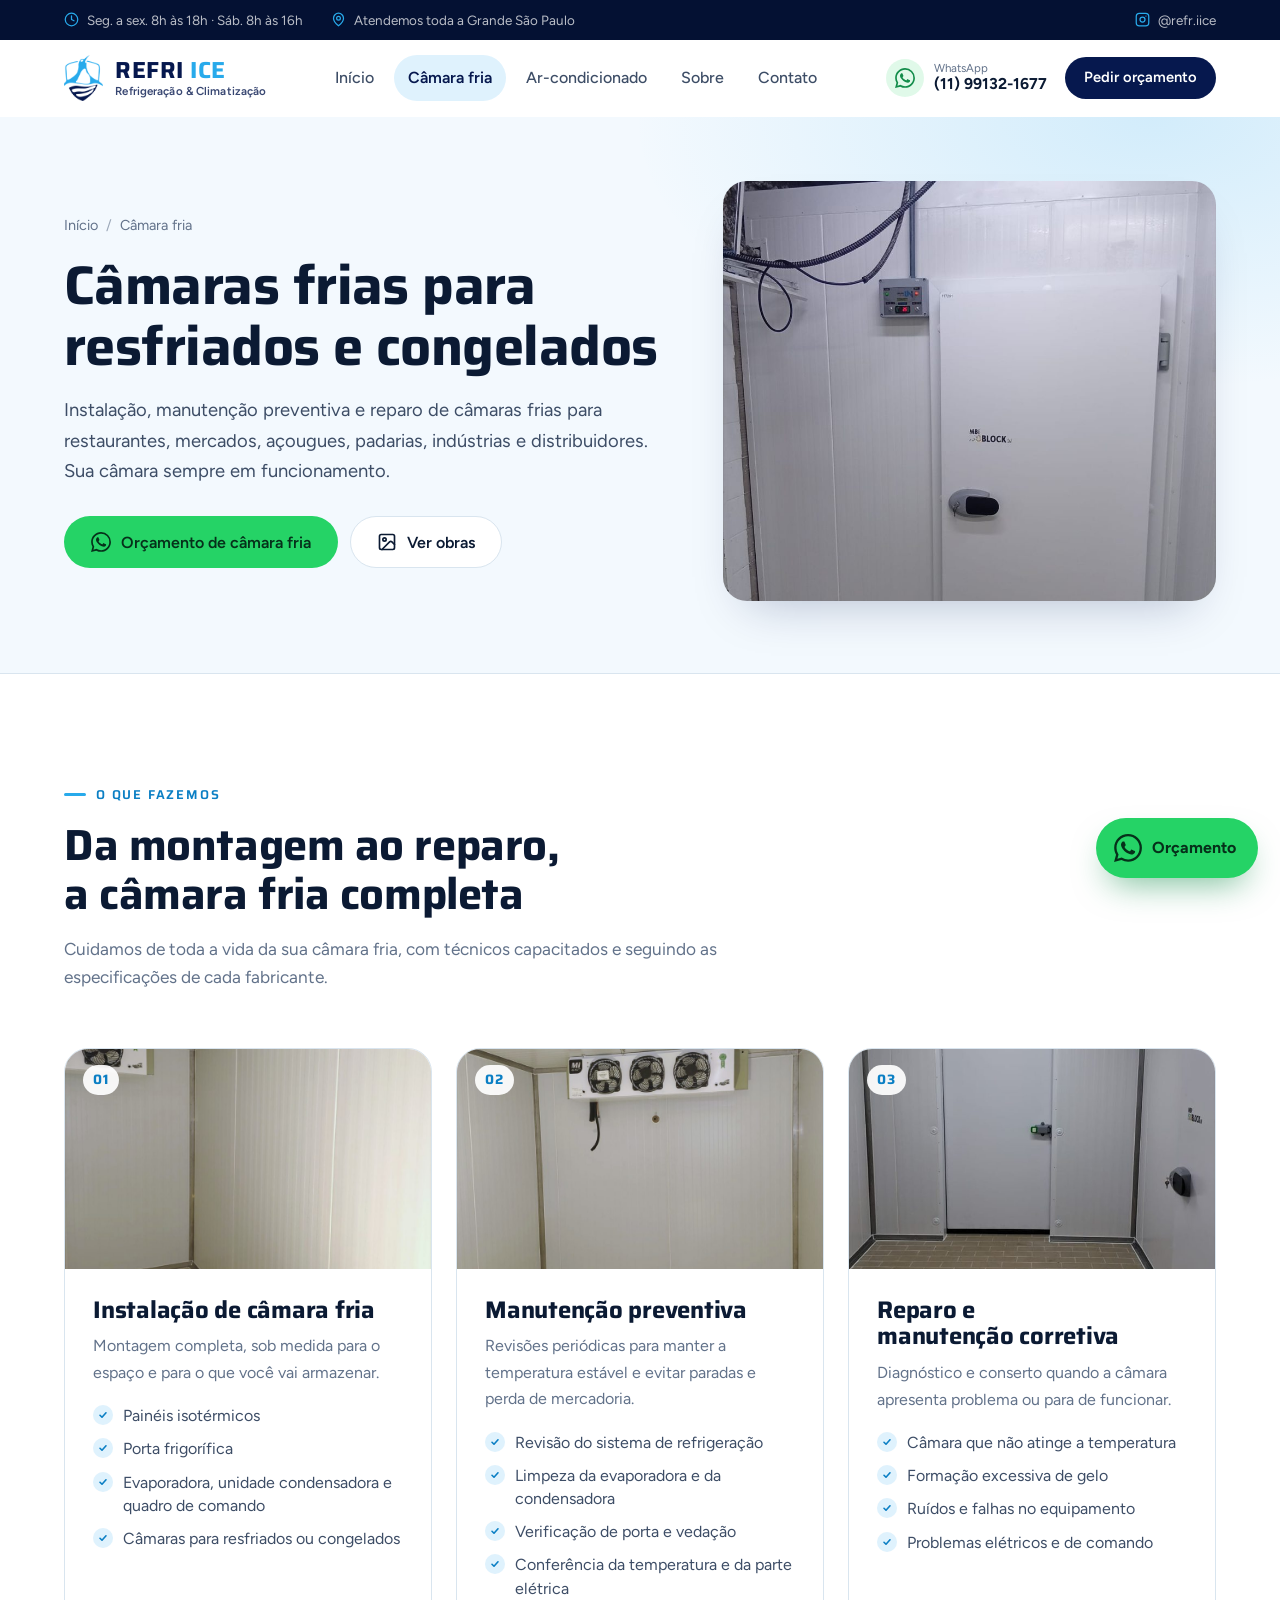
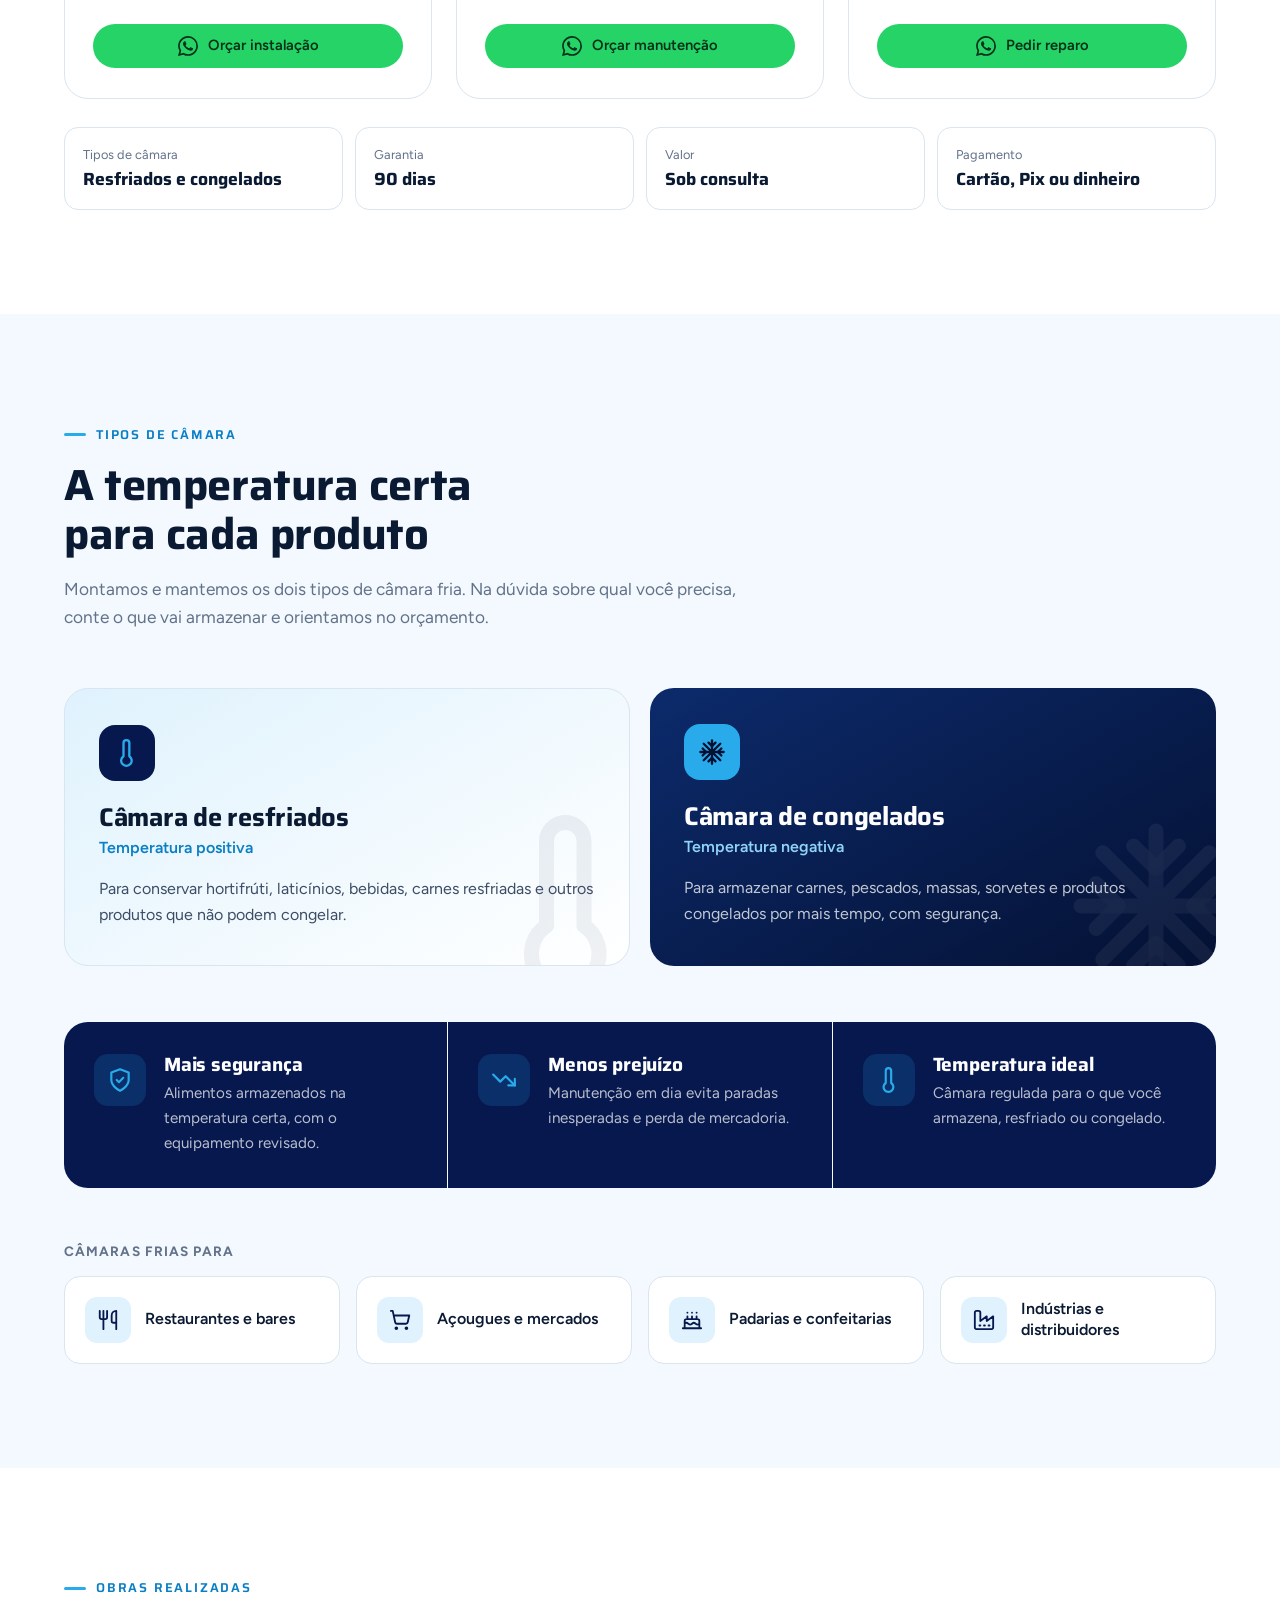
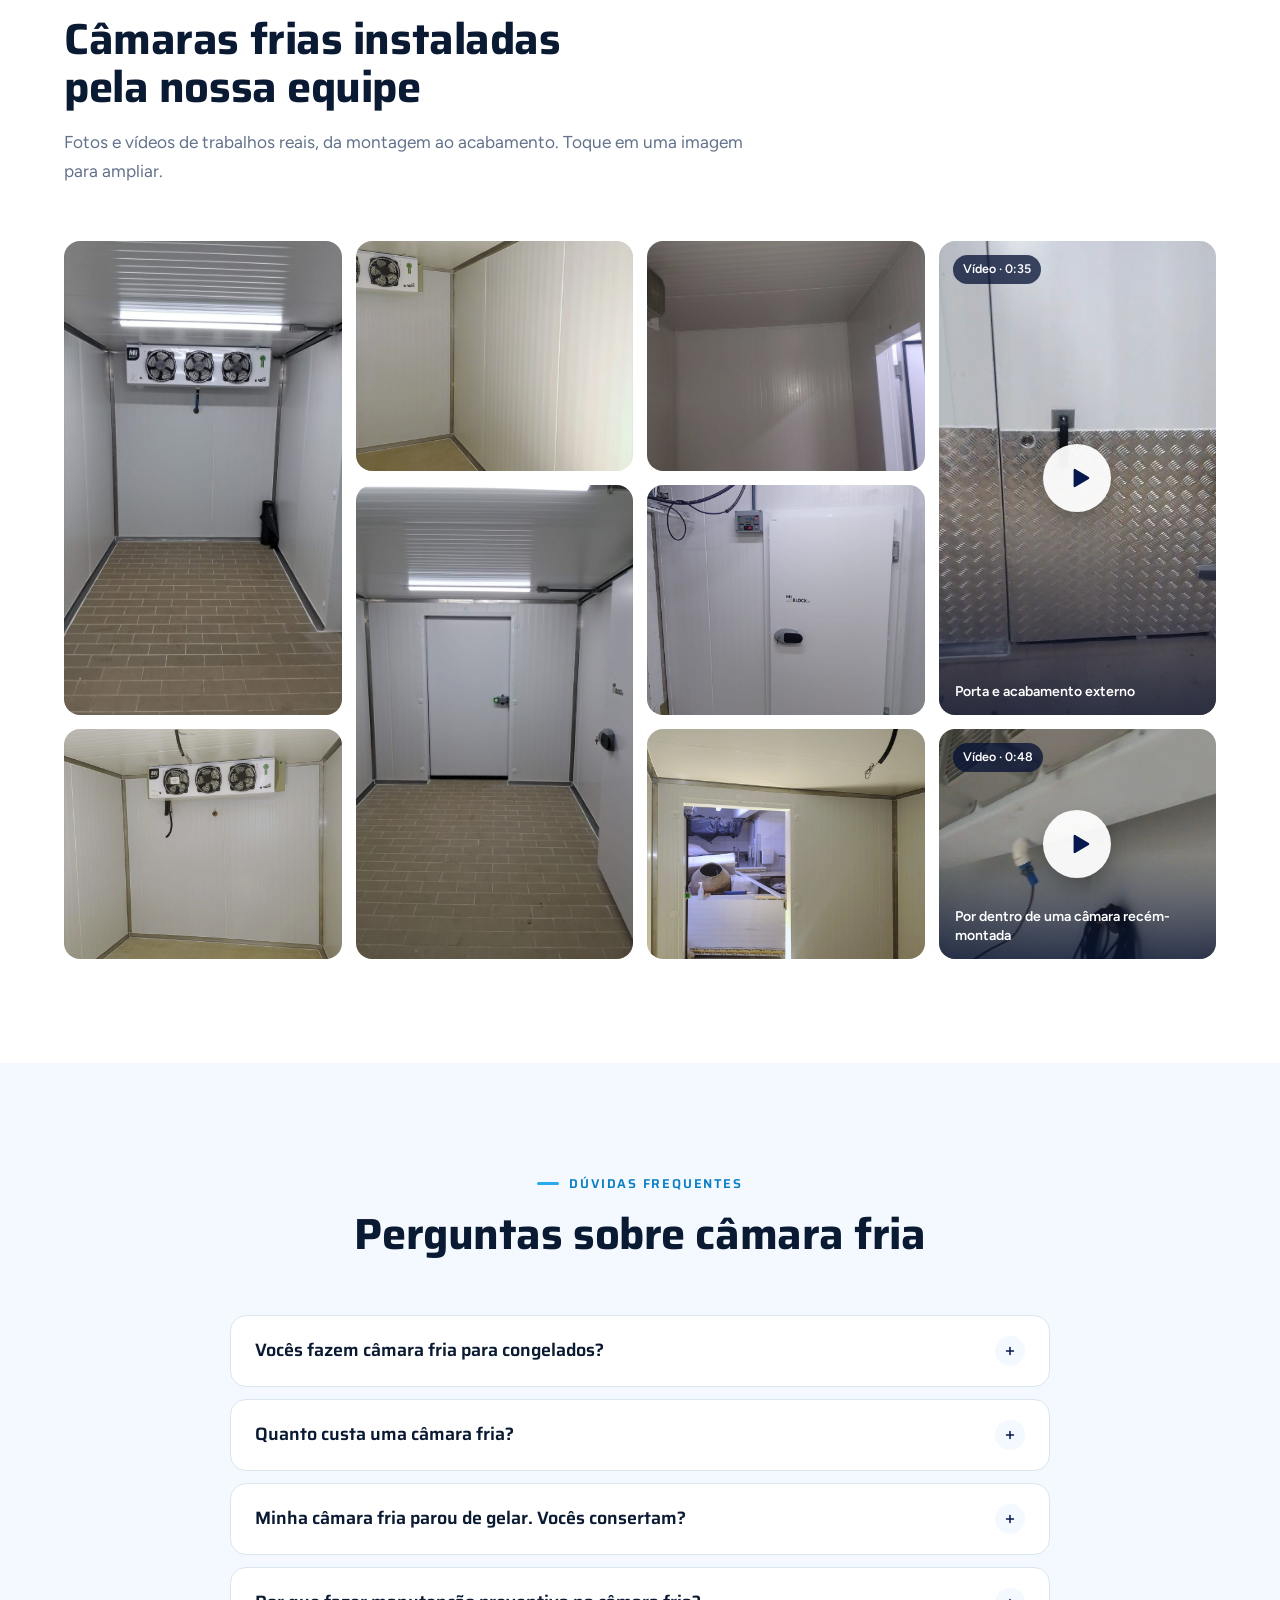
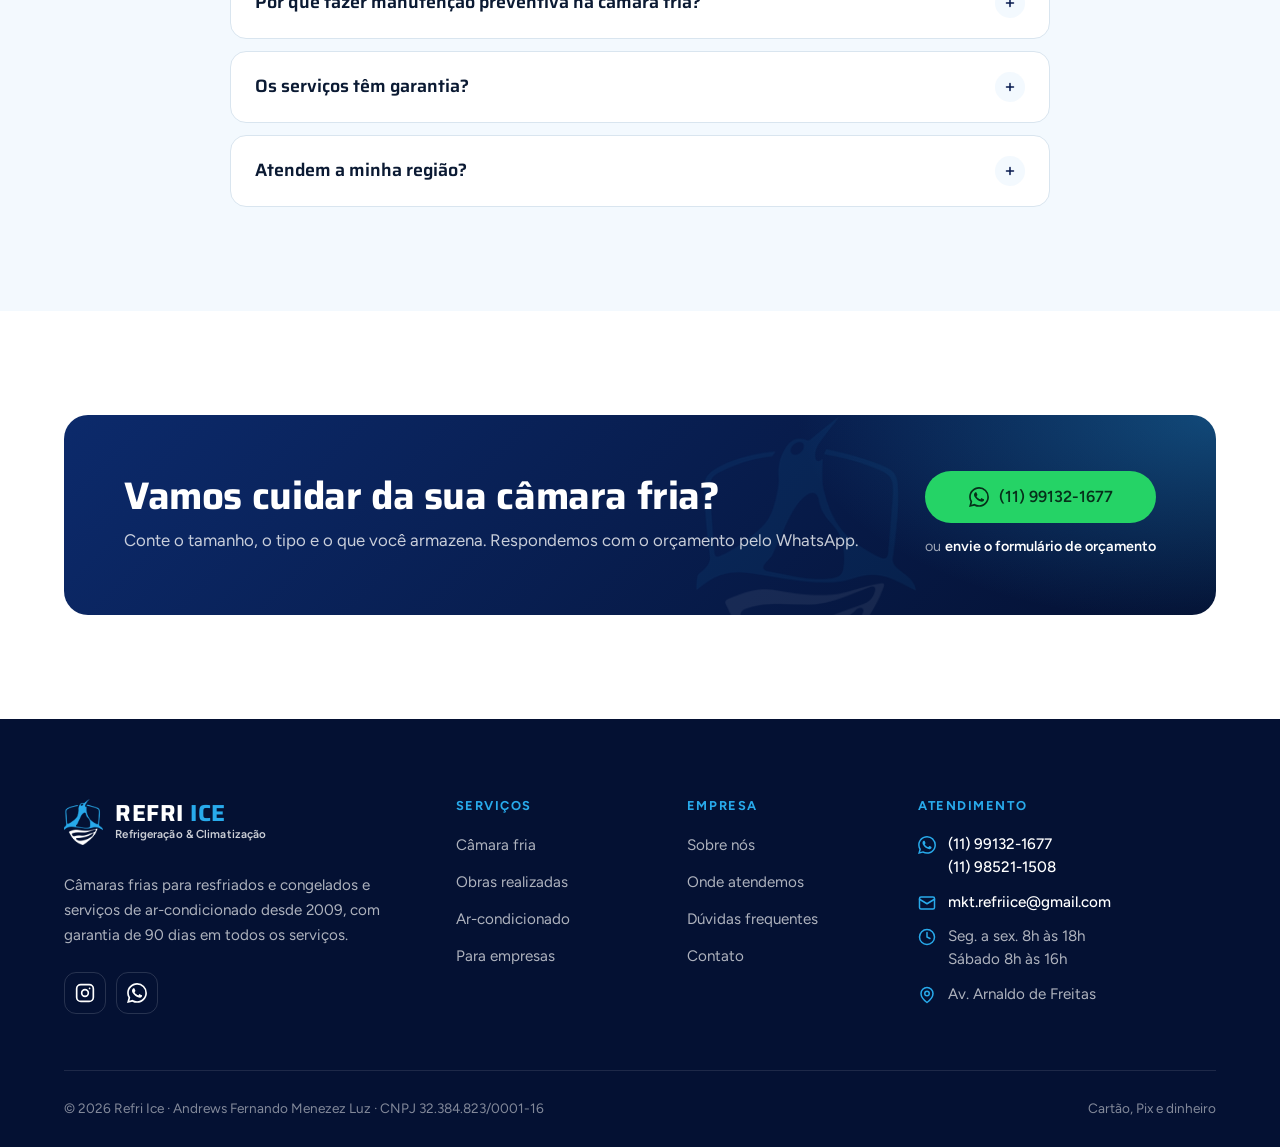
==== commit 06845864: "Corrige o nome do titular para Andrews Fernando Menezez Luz Ajusta rodapé de todas as páginas, razão" ====
--- a/camara-fria.html
+++ b/camara-fria.html
@@ -490,7 +490,7 @@
       </div>
 
       <div class="footer-bottom">
-        <span>© <span data-current-year>2026</span> Refri Ice · Andrew Fernando Menezez Luz · CNPJ 32.384.823/0001-16</span>
+        <span>© <span data-current-year>2026</span> Refri Ice · Andrews Fernando Menezez Luz · CNPJ 32.384.823/0001-16</span>
         <span>Cartão, Pix e dinheiro</span>
       </div>
     </div>
--- a/css/header.css
+++ b/css/header.css
@@ -45,11 +45,21 @@
   position: sticky;
   top: 0;
   z-index: 1000;
+  border-bottom: 1px solid transparent;
+  transition: border-color 0.3s ease, box-shadow 0.3s ease;
+}
+
+/* O desfoque fica numa camada de fundo, e não no próprio cabeçalho:
+   backdrop-filter no cabeçalho prenderia o menu mobile (position: fixed)
+   dentro da altura dele, em vez de ocupar a tela. */
+.site-header::before {
+  content: "";
+  position: absolute;
+  inset: 0;
+  z-index: -1;
   background: rgba(255, 255, 255, 0.94);
   backdrop-filter: saturate(1.4) blur(12px);
   -webkit-backdrop-filter: saturate(1.4) blur(12px);
-  border-bottom: 1px solid transparent;
-  transition: border-color 0.3s ease, box-shadow 0.3s ease;
 }
 
 .site-header.is-scrolled {
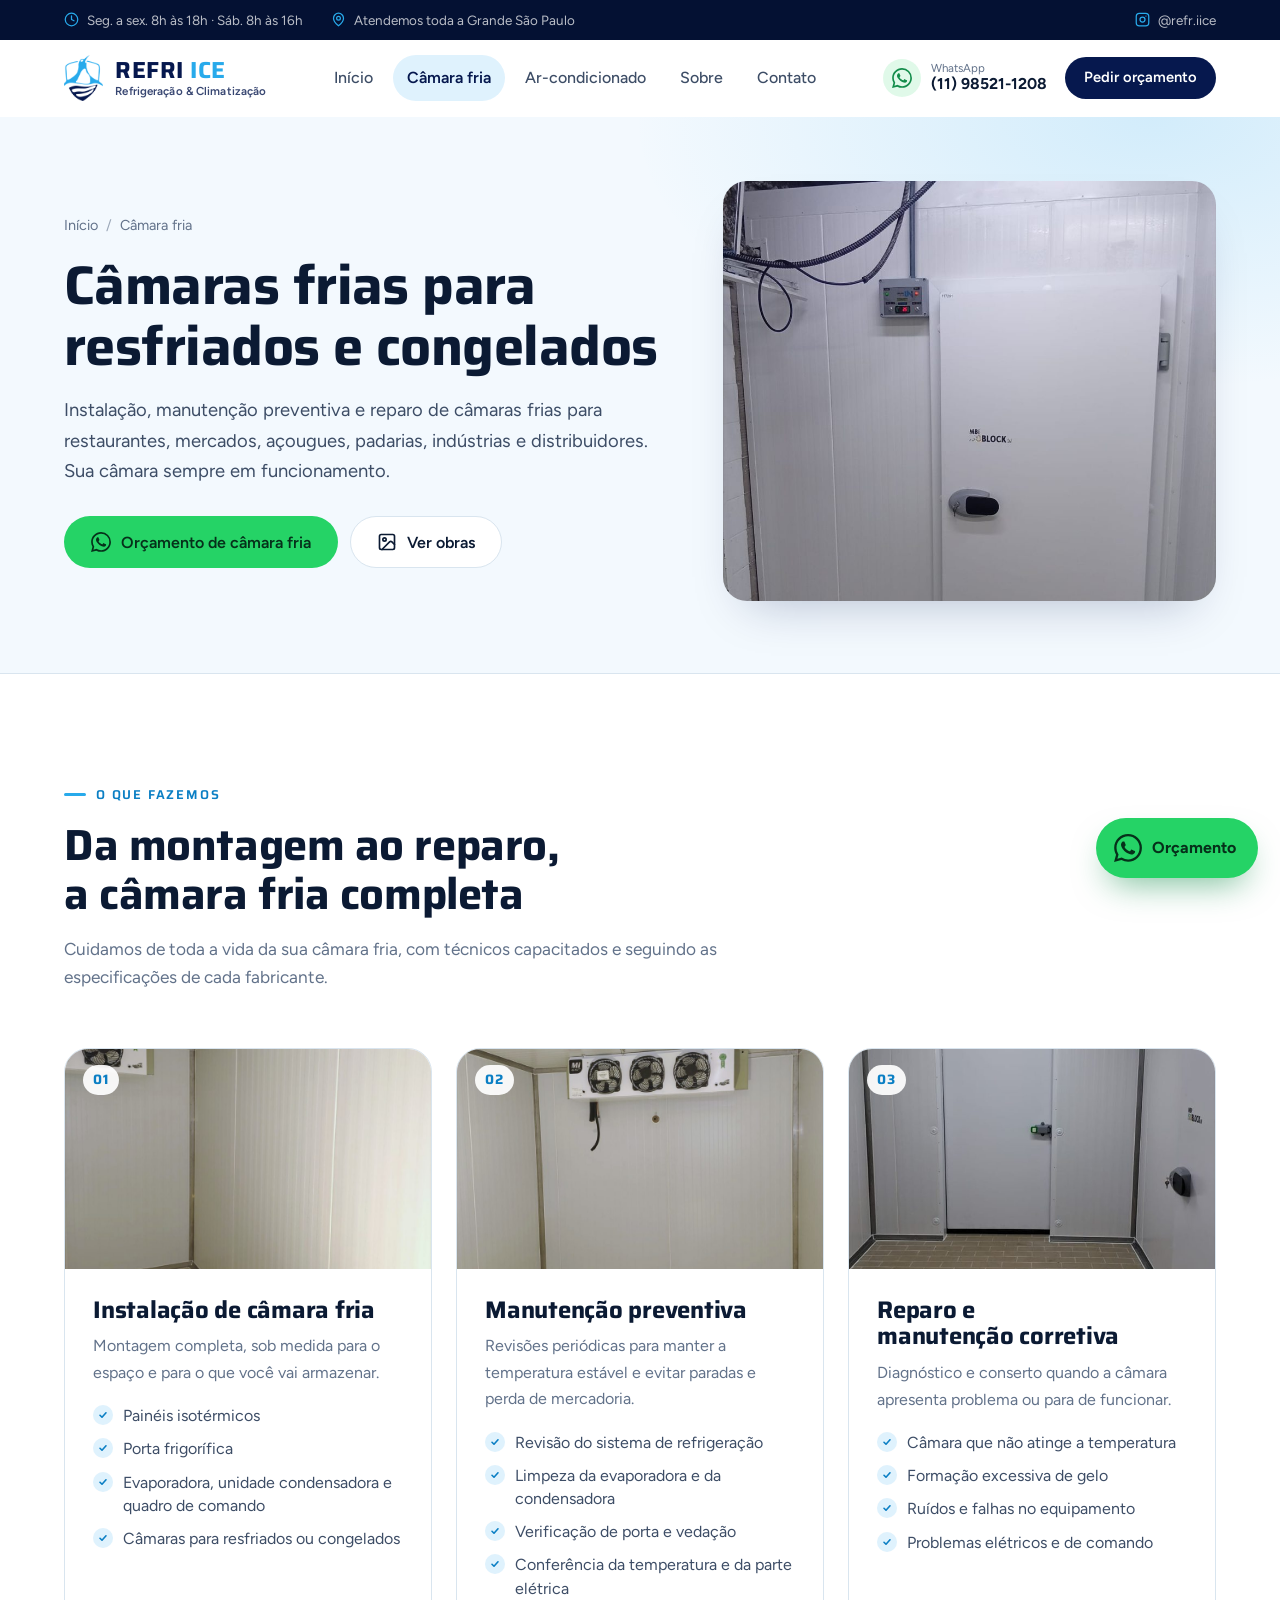
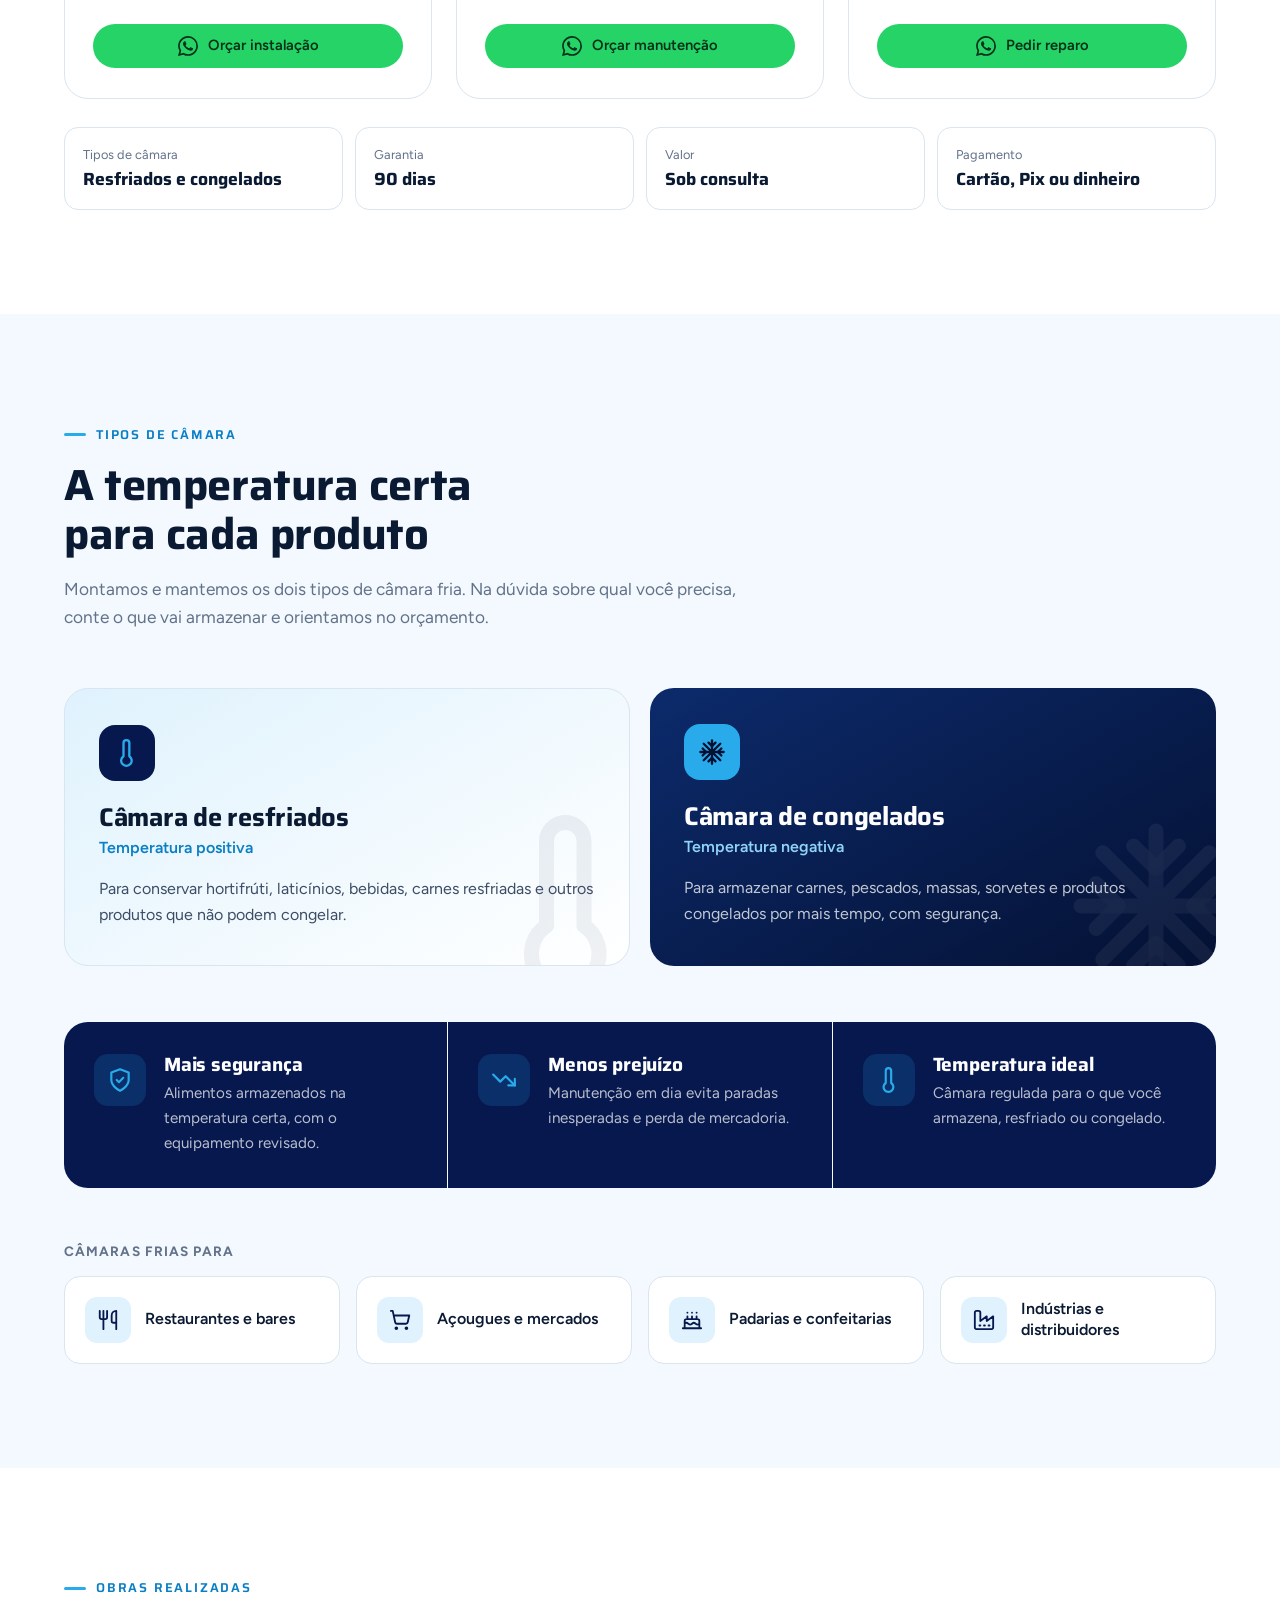
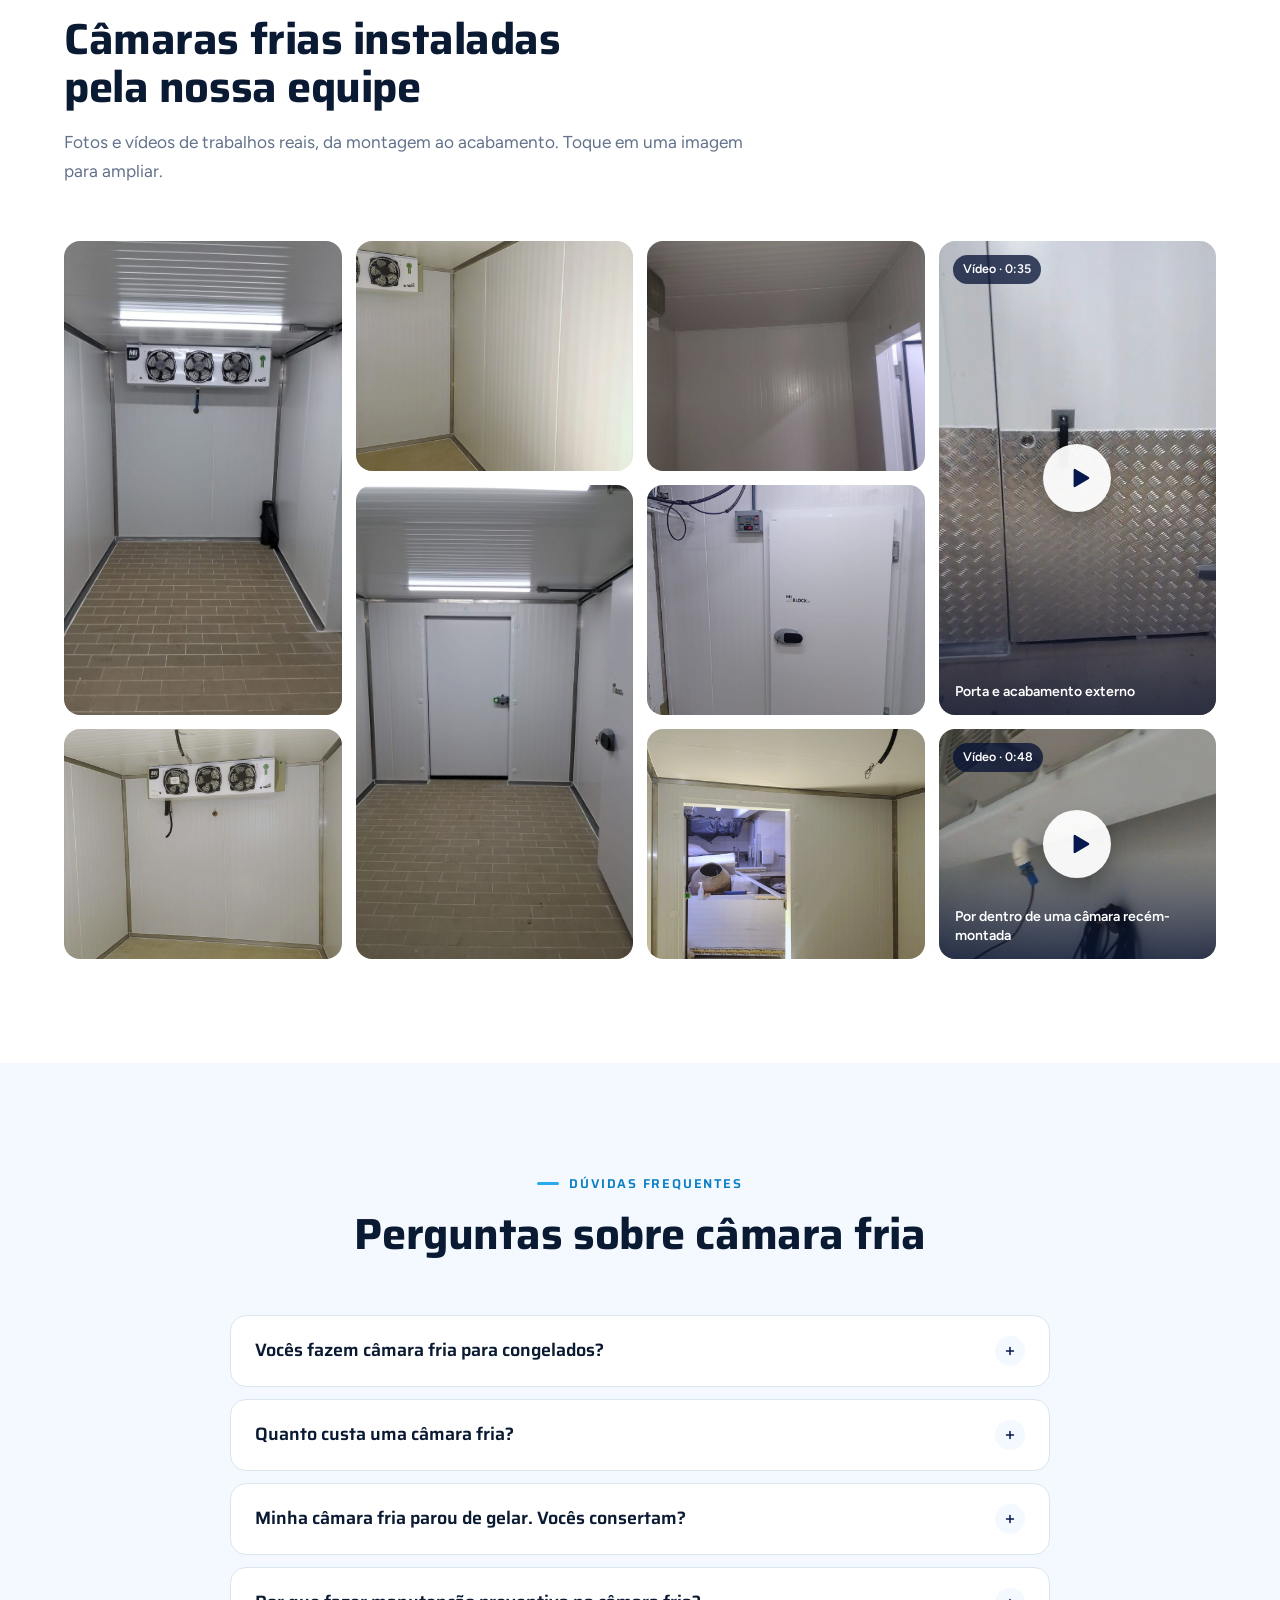
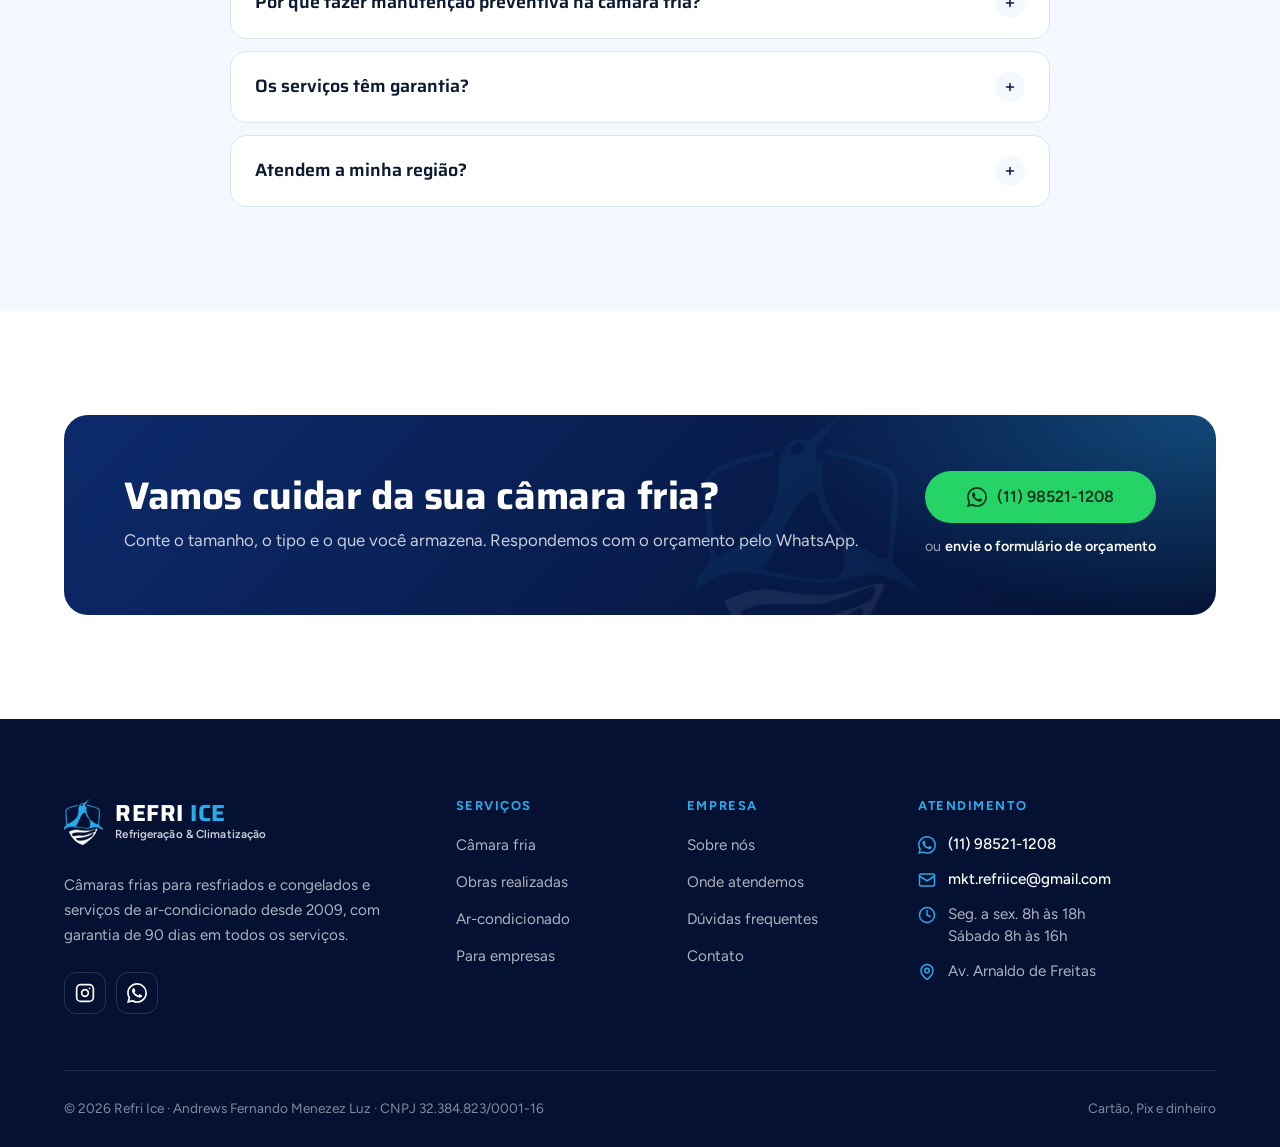
==== commit 4e13413f: "Troca o WhatsApp do site para (11) 98521-1208 Substitui o número principal (11) 99132-1677 e remove " ====
--- a/camara-fria.html
+++ b/camara-fria.html
@@ -8,14 +8,19 @@
   <meta name="description"
     content="Instalação, manutenção preventiva e reparo de câmaras frias para resfriados e congelados. Restaurantes, mercados, açougues, padarias, indústrias e distribuidores em toda a Grande São Paulo.">
   <meta name="theme-color" content="#06184e">
-  <link rel="canonical" href="camara-fria.html">
+  <link rel="canonical" href="https://refri-ice.com.br/camara-fria.html">
 
   <meta property="og:type" content="website">
+  <meta property="og:url" content="https://refri-ice.com.br/camara-fria.html">
   <meta property="og:locale" content="pt_BR">
   <meta property="og:title" content="Câmara Fria | Refri Ice — Instalação e Manutenção para Resfriados e Congelados">
   <meta property="og:description"
     content="Instalação, manutenção preventiva e reparo de câmaras frias para resfriados e congelados. Restaurantes, mercados, açougues, padarias, indústrias e distribuidores em toda a Grande São Paulo.">
-  <meta property="og:image" content="img/obras/camara-02.jpg">
+  <meta property="og:image" content="https://refri-ice.com.br/img/og-refri-ice.jpg">
+  <meta property="og:image:width" content="1200">
+  <meta property="og:image:height" content="630">
+  <meta property="og:image:alt" content="Refri Ice: câmaras frias e ar-condicionado na Grande São Paulo">
+  <meta name="twitter:card" content="summary_large_image">
 
   <link rel="icon" href="img/favicon.png" type="image/png">
   <link rel="apple-touch-icon" href="img/apple-touch-icon.png">
@@ -106,14 +111,14 @@
           <li><a href="contato.html">Contato</a></li>
         </ul>
         <a class="btn btn--whatsapp main-nav__cta" data-whatsapp
-          href="https://wa.me/5511991321677?text=Ol%C3%A1%2C%20Refri%20Ice!%20Vim%20pelo%20site%20e%20gostaria%20de%20um%20or%C3%A7amento."
+          href="https://wa.me/5511985211208?text=Ol%C3%A1%2C%20Refri%20Ice!%20Vim%20pelo%20site%20e%20gostaria%20de%20um%20or%C3%A7amento."
           target="_blank" rel="noopener"><svg><use href="#i-wa"/></svg> Chamar no WhatsApp</a>
       </nav>
 
       <div class="site-header__actions">
-        <a class="header-phone" href="https://wa.me/5511991321677" target="_blank" rel="noopener">
+        <a class="header-phone" href="https://wa.me/5511985211208" target="_blank" rel="noopener">
           <span class="header-phone__icon"><svg><use href="#i-wa"/></svg></span>
-          <span><small>WhatsApp</small><strong>(11) 99132-1677</strong></span>
+          <span><small>WhatsApp</small><strong>(11) 98521-1208</strong></span>
         </a>
         <a href="contato.html" class="btn btn--primary btn--sm">Pedir orçamento</a>
         <button class="nav-toggle" type="button" aria-label="Abrir menu" aria-expanded="false" aria-controls="menu">
@@ -139,7 +144,7 @@
             padarias, indústrias e distribuidores. Sua câmara sempre em funcionamento.</p>
           <div class="hero__actions">
             <a class="btn btn--whatsapp" data-whatsapp
-              href="https://wa.me/5511991321677?text=Ol%C3%A1%2C%20Refri%20Ice!%20Gostaria%20de%20um%20or%C3%A7amento%20de%20c%C3%A2mara%20fria."
+              href="https://wa.me/5511985211208?text=Ol%C3%A1%2C%20Refri%20Ice!%20Gostaria%20de%20um%20or%C3%A7amento%20de%20c%C3%A2mara%20fria."
               target="_blank" rel="noopener"><svg><use href="#i-wa"/></svg> Orçamento de câmara fria</a>
             <a class="btn btn--outline" href="#obras"><svg><use href="#i-image"/></svg> Ver obras</a>
           </div>
@@ -180,7 +185,7 @@
                 <li>Câmaras para resfriados ou congelados</li>
               </ul>
               <a class="btn btn--whatsapp btn--sm" data-whatsapp
-                href="https://wa.me/5511991321677?text=Ol%C3%A1%2C%20Refri%20Ice!%20Gostaria%20de%20um%20or%C3%A7amento%20de%20instala%C3%A7%C3%A3o%20de%20c%C3%A2mara%20fria."
+                href="https://wa.me/5511985211208?text=Ol%C3%A1%2C%20Refri%20Ice!%20Gostaria%20de%20um%20or%C3%A7amento%20de%20instala%C3%A7%C3%A3o%20de%20c%C3%A2mara%20fria."
                 target="_blank" rel="noopener"><svg><use href="#i-wa"/></svg> Orçar instalação</a>
             </div>
           </article>
@@ -201,7 +206,7 @@
                 <li>Conferência da temperatura e da parte elétrica</li>
               </ul>
               <a class="btn btn--whatsapp btn--sm" data-whatsapp
-                href="https://wa.me/5511991321677?text=Ol%C3%A1%2C%20Refri%20Ice!%20Gostaria%20de%20um%20or%C3%A7amento%20de%20manuten%C3%A7%C3%A3o%20preventiva%20de%20c%C3%A2mara%20fria."
+                href="https://wa.me/5511985211208?text=Ol%C3%A1%2C%20Refri%20Ice!%20Gostaria%20de%20um%20or%C3%A7amento%20de%20manuten%C3%A7%C3%A3o%20preventiva%20de%20c%C3%A2mara%20fria."
                 target="_blank" rel="noopener"><svg><use href="#i-wa"/></svg> Orçar manutenção</a>
             </div>
           </article>
@@ -222,7 +227,7 @@
                 <li>Problemas elétricos e de comando</li>
               </ul>
               <a class="btn btn--whatsapp btn--sm" data-whatsapp
-                href="https://wa.me/5511991321677?text=Ol%C3%A1%2C%20Refri%20Ice!%20Minha%20c%C3%A2mara%20fria%20est%C3%A1%20com%20problema%20e%20preciso%20de%20um%20reparo."
+                href="https://wa.me/5511985211208?text=Ol%C3%A1%2C%20Refri%20Ice!%20Minha%20c%C3%A2mara%20fria%20est%C3%A1%20com%20problema%20e%20preciso%20de%20um%20reparo."
                 target="_blank" rel="noopener"><svg><use href="#i-wa"/></svg> Pedir reparo</a>
             </div>
           </article>
@@ -427,8 +432,8 @@
           </div>
           <div class="cta-band__actions">
             <a class="btn btn--whatsapp" data-whatsapp
-              href="https://wa.me/5511991321677?text=Ol%C3%A1%2C%20Refri%20Ice!%20Gostaria%20de%20um%20or%C3%A7amento%20de%20c%C3%A2mara%20fria."
-              target="_blank" rel="noopener"><svg><use href="#i-wa"/></svg> (11) 99132-1677</a>
+              href="https://wa.me/5511985211208?text=Ol%C3%A1%2C%20Refri%20Ice!%20Gostaria%20de%20um%20or%C3%A7amento%20de%20c%C3%A2mara%20fria."
+              target="_blank" rel="noopener"><svg><use href="#i-wa"/></svg> (11) 98521-1208</a>
             <span class="cta-band__alt">ou <a href="contato.html">envie o formulário de orçamento</a></span>
           </div>
         </div>
@@ -454,7 +459,7 @@
             dias em todos os serviços.</p>
           <div class="footer-social">
             <a href="https://www.instagram.com/refr.iice/" target="_blank" rel="noopener" aria-label="Instagram da Refri Ice"><svg><use href="#i-insta"/></svg></a>
-            <a href="https://wa.me/5511991321677" target="_blank" rel="noopener" aria-label="WhatsApp da Refri Ice"><svg><use href="#i-wa"/></svg></a>
+            <a href="https://wa.me/5511985211208" target="_blank" rel="noopener" aria-label="WhatsApp da Refri Ice"><svg><use href="#i-wa"/></svg></a>
           </div>
         </div>
 
@@ -481,7 +486,7 @@
         <div class="footer-col">
           <h2>Atendimento</h2>
           <ul class="footer-contact">
-            <li><svg><use href="#i-wa"/></svg><span><a href="https://wa.me/5511991321677" target="_blank" rel="noopener">(11) 99132-1677</a><br><a href="https://wa.me/5511985211508" target="_blank" rel="noopener">(11) 98521-1508</a></span></li>
+            <li><svg><use href="#i-wa"/></svg><a href="https://wa.me/5511985211208" target="_blank" rel="noopener">(11) 98521-1208</a></li>
             <li><svg><use href="#i-mail"/></svg><a href="mailto:mkt.refriice@gmail.com">mkt.refriice@gmail.com</a></li>
             <li><svg><use href="#i-clock"/></svg><span>Seg. a sex. 8h às 18h<br>Sábado 8h às 16h</span></li>
             <li><svg><use href="#i-pin"/></svg><span>Av. Arnaldo de Freitas</span></li>
@@ -497,7 +502,7 @@
   </footer>
 
   <a class="wa-float" data-whatsapp
-    href="https://wa.me/5511991321677?text=Ol%C3%A1%2C%20Refri%20Ice!%20Vim%20pelo%20site%20e%20gostaria%20de%20um%20or%C3%A7amento."
+    href="https://wa.me/5511985211208?text=Ol%C3%A1%2C%20Refri%20Ice!%20Vim%20pelo%20site%20e%20gostaria%20de%20um%20or%C3%A7amento."
     target="_blank" rel="noopener" aria-label="Conversar no WhatsApp">
     <svg><use href="#i-wa"/></svg><span>Orçamento</span>
   </a>
--- a/css/components.css
+++ b/css/components.css
@@ -66,102 +66,11 @@
   display: flex;
   flex-wrap: wrap;
   gap: 12px;
-  margin-bottom: 44px;
-}
-
-.hero__proof {
-  display: grid;
-  grid-template-columns: repeat(3, auto);
-  justify-content: start;
-  gap: 0;
-}
-
-.hero__proof li {
-  padding-right: 28px;
-  margin-right: 28px;
-  border-right: 1px solid var(--line);
-}
-
-.hero__proof li:last-child {
-  border: 0;
-  margin: 0;
-  padding: 0;
-}
-
-.hero__proof strong {
-  display: block;
-  font-family: var(--font-display);
-  font-size: 1.6rem;
-  line-height: 1.1;
-  color: var(--navy-900);
-}
-
-.hero__proof li > span {
-  font-size: 0.9rem;
-  color: var(--muted);
-}
-
-/* Visual do hero: aparelho ilustrado + cartão de CEP */
+}
+
+/* Visual do hero: foto da câmara com selos flutuantes */
 .hero__visual {
   position: relative;
-}
-
-.hero-scene {
-  position: relative;
-  border-radius: var(--radius-lg);
-  background: linear-gradient(160deg, var(--navy-800), var(--navy-950));
-  padding: 44px 32px 120px;
-  overflow: hidden;
-  isolation: isolate;
-}
-
-.hero-scene::before {
-  content: "";
-  position: absolute;
-  inset: 0;
-  background-image:
-    linear-gradient(rgba(143, 211, 246, 0.07) 1px, transparent 1px),
-    linear-gradient(90deg, rgba(143, 211, 246, 0.07) 1px, transparent 1px);
-  background-size: 36px 36px;
-  mask-image: radial-gradient(ellipse at 50% 30%, #000, transparent 75%);
-  -webkit-mask-image: radial-gradient(ellipse at 50% 30%, #000, transparent 75%);
-  z-index: -1;
-}
-
-.hero-scene__mark {
-  position: absolute;
-  right: -40px;
-  bottom: -30px;
-  width: 260px;
-  opacity: 0.06;
-  z-index: -1;
-}
-
-.hero-scene svg.ac-unit {
-  width: 100%;
-  height: auto;
-}
-
-.ac-unit .airflow path {
-  stroke-dasharray: 10 14;
-  animation: airflow 1.8s linear infinite;
-}
-
-.ac-unit .airflow path:nth-child(2) { animation-delay: -0.4s; }
-.ac-unit .airflow path:nth-child(3) { animation-delay: -0.9s; }
-.ac-unit .airflow path:nth-child(4) { animation-delay: -1.3s; }
-
-@keyframes airflow {
-  to { stroke-dashoffset: -48; }
-}
-
-.ac-unit .led {
-  animation: blink 2.4s ease-in-out infinite;
-}
-
-@keyframes blink {
-  0%, 100% { opacity: 1; }
-  50% { opacity: 0.45; }
 }
 
 .hero-chip {
@@ -202,17 +111,6 @@
 .hero-chip--top {
   top: 22px;
   left: -26px;
-}
-
-.hero-chip--side {
-  top: 46%;
-  right: -22px;
-}
-
-.hero__visual .cep-card {
-  position: relative;
-  margin: -92px 24px 0;
-  z-index: 2;
 }
 
 /* ---------- Verificador de CEP ---------- */
@@ -437,6 +335,21 @@
   to { transform: translateX(-50%); }
 }
 
+/* Pausa ao passar o mouse, para dar tempo de ler */
+.brands__track:hover .brands__list {
+  animation-play-state: paused;
+}
+
+/* O letreiro continua correndo mesmo com "reduzir movimento" ativo no
+   sistema (ex.: efeitos de animação desligados no Windows): é lento,
+   não pisca e pausa ao passar o mouse. */
+@media (prefers-reduced-motion: reduce) {
+  .brands__list {
+    animation-duration: 38s !important;
+    animation-iteration-count: infinite !important;
+  }
+}
+
 /* ---------- Cartões de serviço ---------- */
 .service-grid {
   display: grid;
@@ -693,41 +606,9 @@
     width: 100%;
   }
 
-  .hero__proof {
-    grid-template-columns: repeat(3, 1fr);
-    width: 100%;
-  }
-
-  .hero__proof li {
-    padding-right: 12px;
-    margin-right: 12px;
-  }
-
-  .hero__proof strong {
-    font-size: 1.25rem;
-  }
-
-  .hero__proof li > span {
-    font-size: 0.8rem;
-    line-height: 1.3;
-    display: block;
-  }
-
-  .hero-scene {
-    padding: 34px 18px 96px;
-  }
-
   .hero-chip--top {
     left: 10px;
     top: 10px;
-  }
-
-  .hero-chip--side {
-    display: none;
-  }
-
-  .hero__visual .cep-card {
-    margin: -72px 10px 0;
   }
 
   .cep-card {
--- a/css/camara-fria.css
+++ b/css/camara-fria.css
@@ -6,7 +6,7 @@
 
 /* ---------- Topo da página inicial com foto de fundo ---------- */
 .hero--photo {
-  padding-block: 88px 112px;
+  padding-block: 96px;
   background: var(--navy-950);
   color: rgba(255, 255, 255, 0.8);
   isolation: isolate;
@@ -56,16 +56,16 @@
   -webkit-backdrop-filter: blur(6px);
 }
 
-.hero--photo .hero__proof li {
-  border-color: rgba(255, 255, 255, 0.18);
-}
-
-.hero--photo .hero__proof strong {
-  color: var(--white);
-}
-
-.hero--photo .hero__proof li > span {
-  color: rgba(255, 255, 255, 0.65);
+/* Sem números e sem CEP no topo: título e texto ganham mais presença */
+.hero--photo h1 {
+  font-size: clamp(2.6rem, 5.2vw, 4.3rem);
+  margin-bottom: 26px;
+}
+
+.hero--photo .hero__lead {
+  font-size: 1.22rem;
+  max-width: 560px;
+  margin-bottom: 40px;
 }
 
 .hero--photo .hero-photo {
@@ -81,7 +81,16 @@
 
 @media (max-width: 600px) {
   .hero--photo {
-    padding-block: 48px 72px;
+    padding-block: 48px 64px;
+  }
+
+  .hero--photo h1 {
+    font-size: 2.35rem;
+  }
+
+  .hero--photo .hero__lead {
+    font-size: 1.05rem;
+    margin-bottom: 30px;
   }
 }
 
@@ -89,7 +98,7 @@
 .hero-photo {
   position: relative;
   margin: 0;
-  height: 560px;
+  height: 540px;
   border-radius: var(--radius-lg);
   overflow: hidden;
   background: var(--navy-900);
@@ -114,7 +123,7 @@
 .hero-photo figcaption {
   position: absolute;
   left: 20px;
-  bottom: 104px;
+  bottom: 20px;
   z-index: 1;
   display: inline-flex;
   align-items: center;
@@ -644,7 +653,7 @@
   }
 
   .hero-photo figcaption {
-    bottom: 84px;
+    bottom: 16px;
     left: 14px;
   }
 
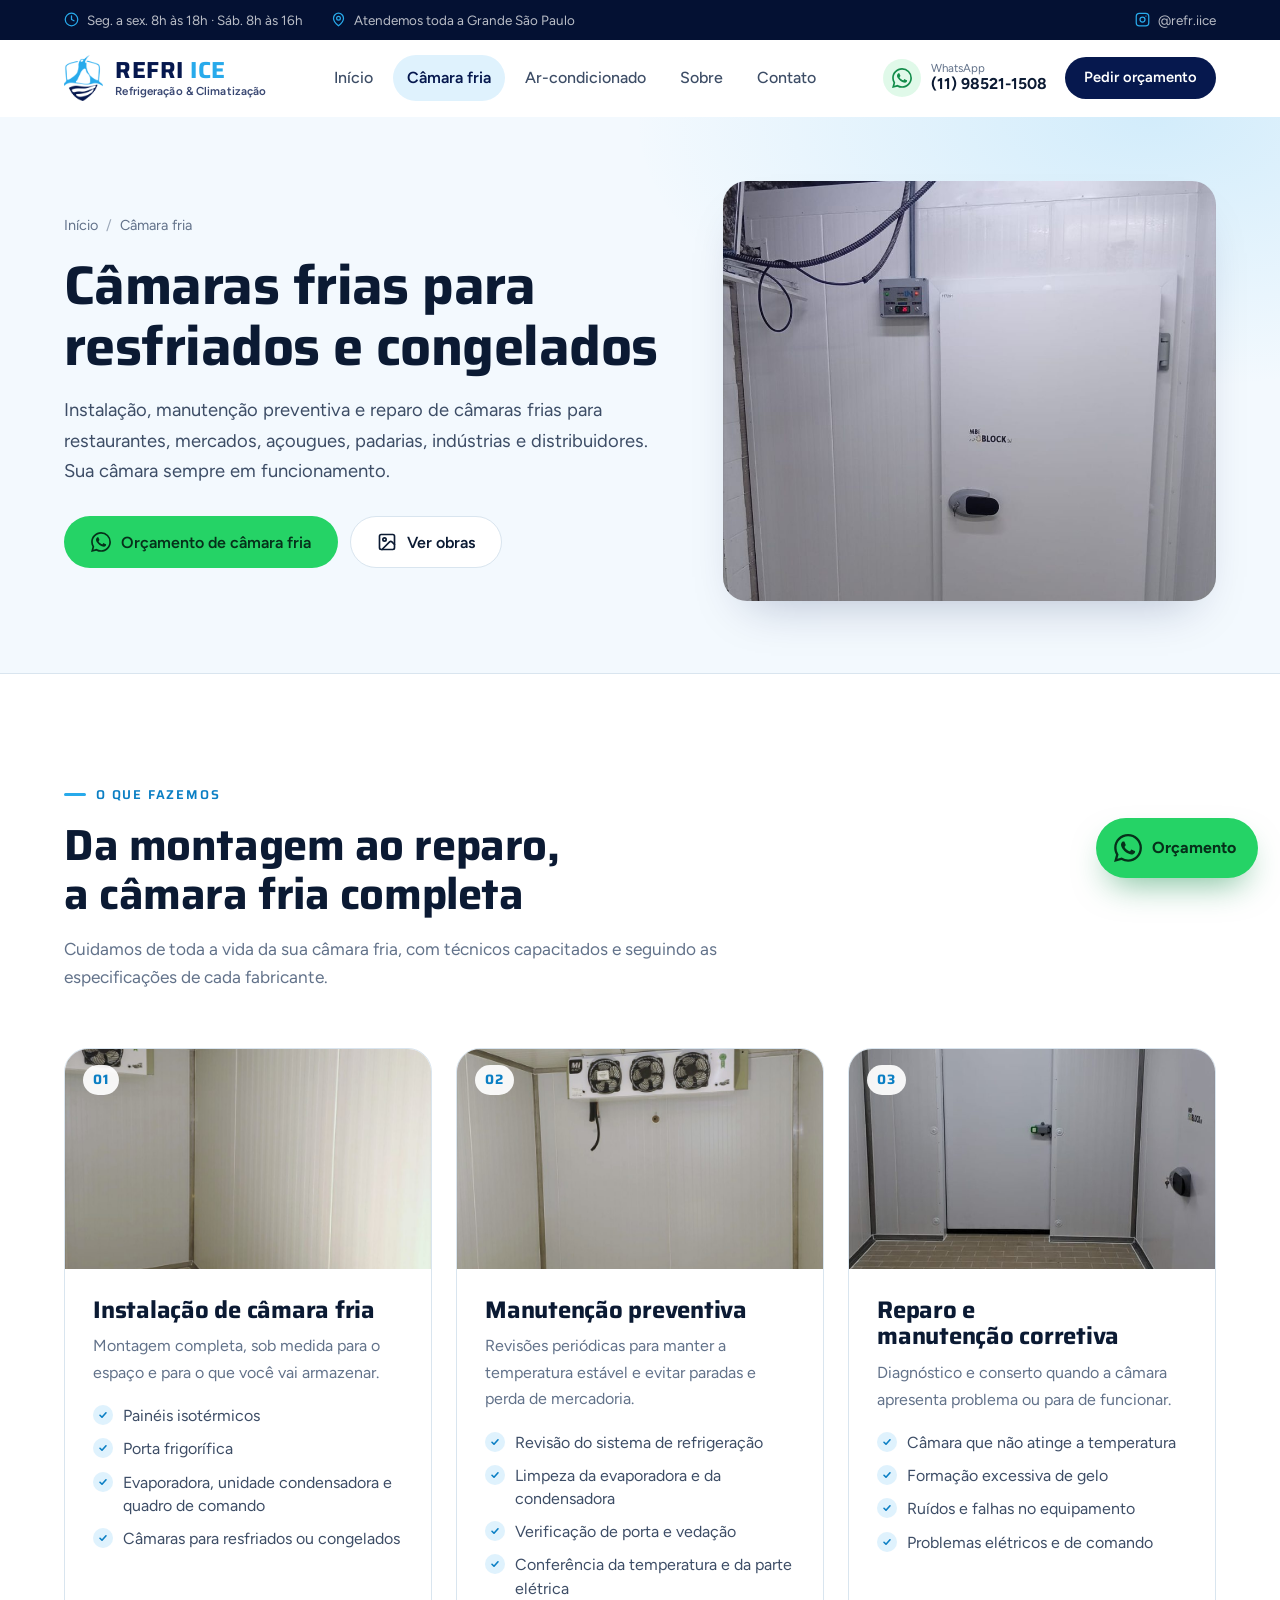
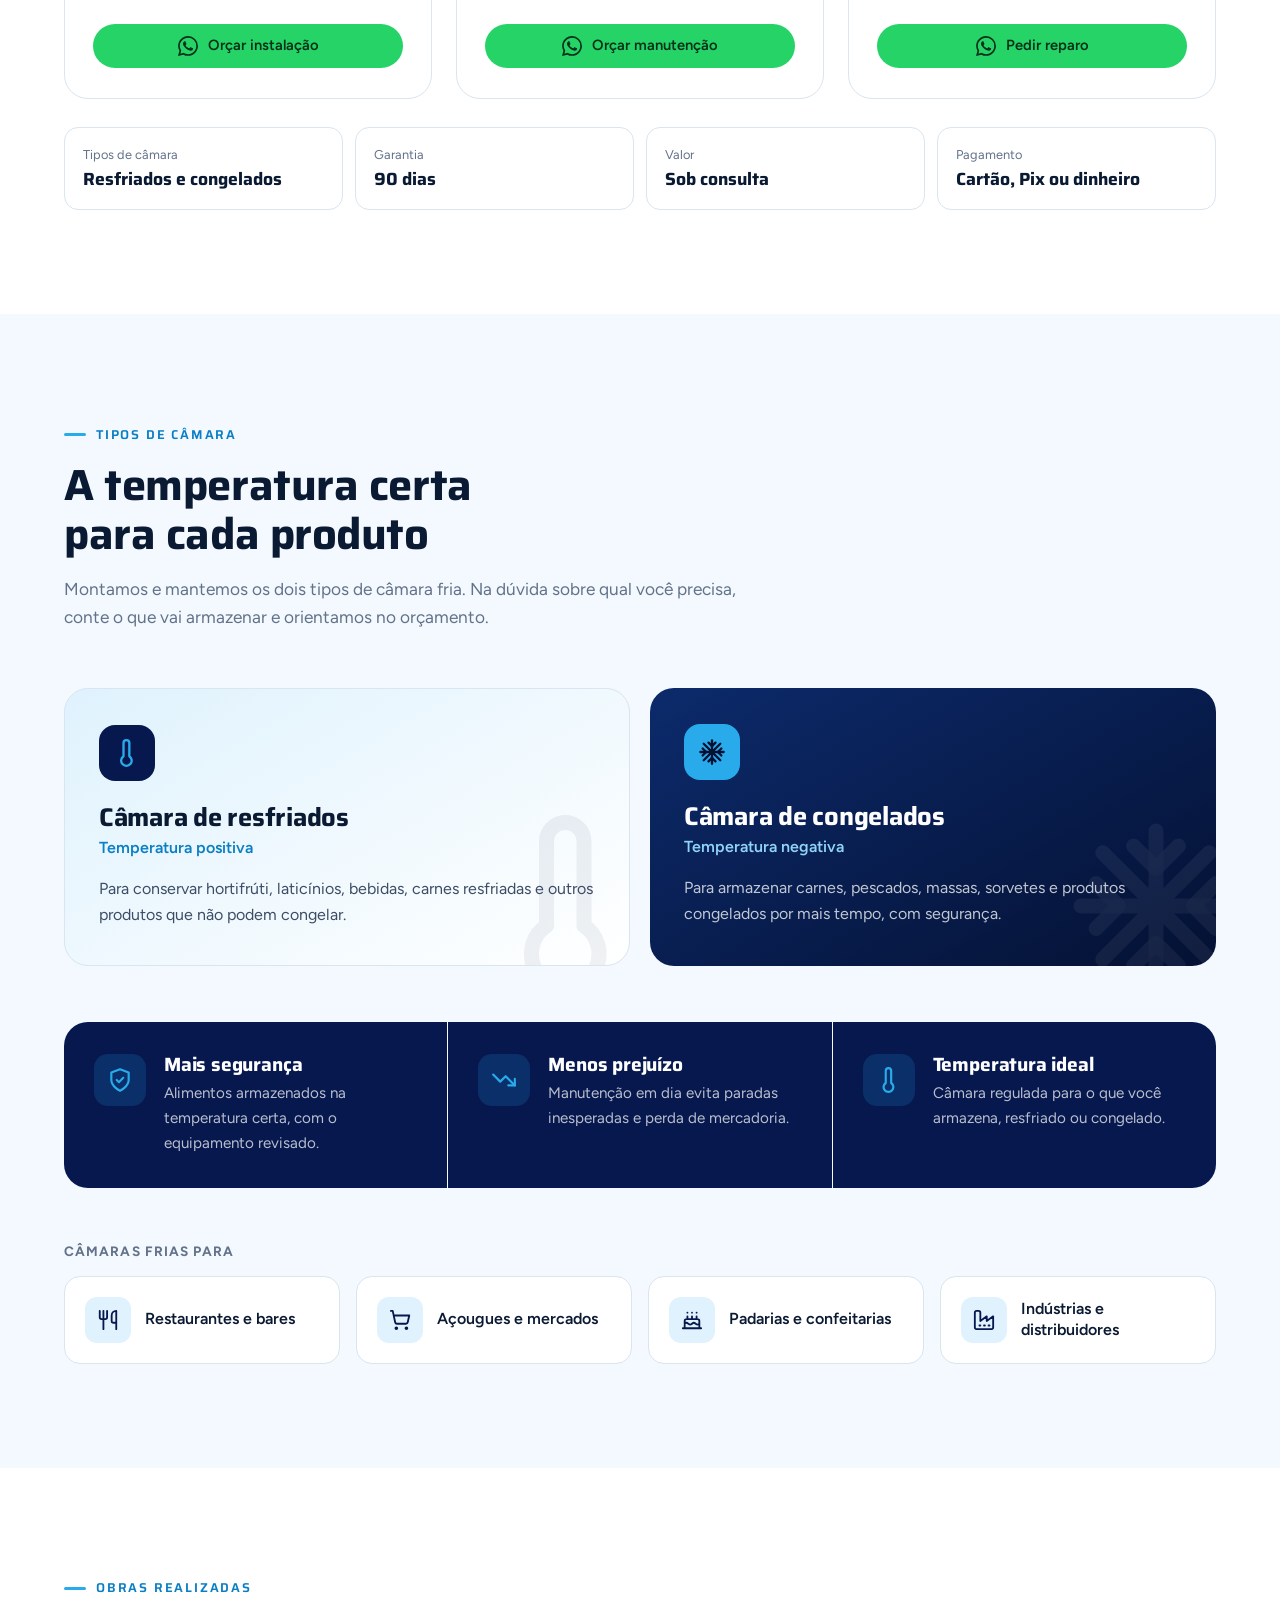
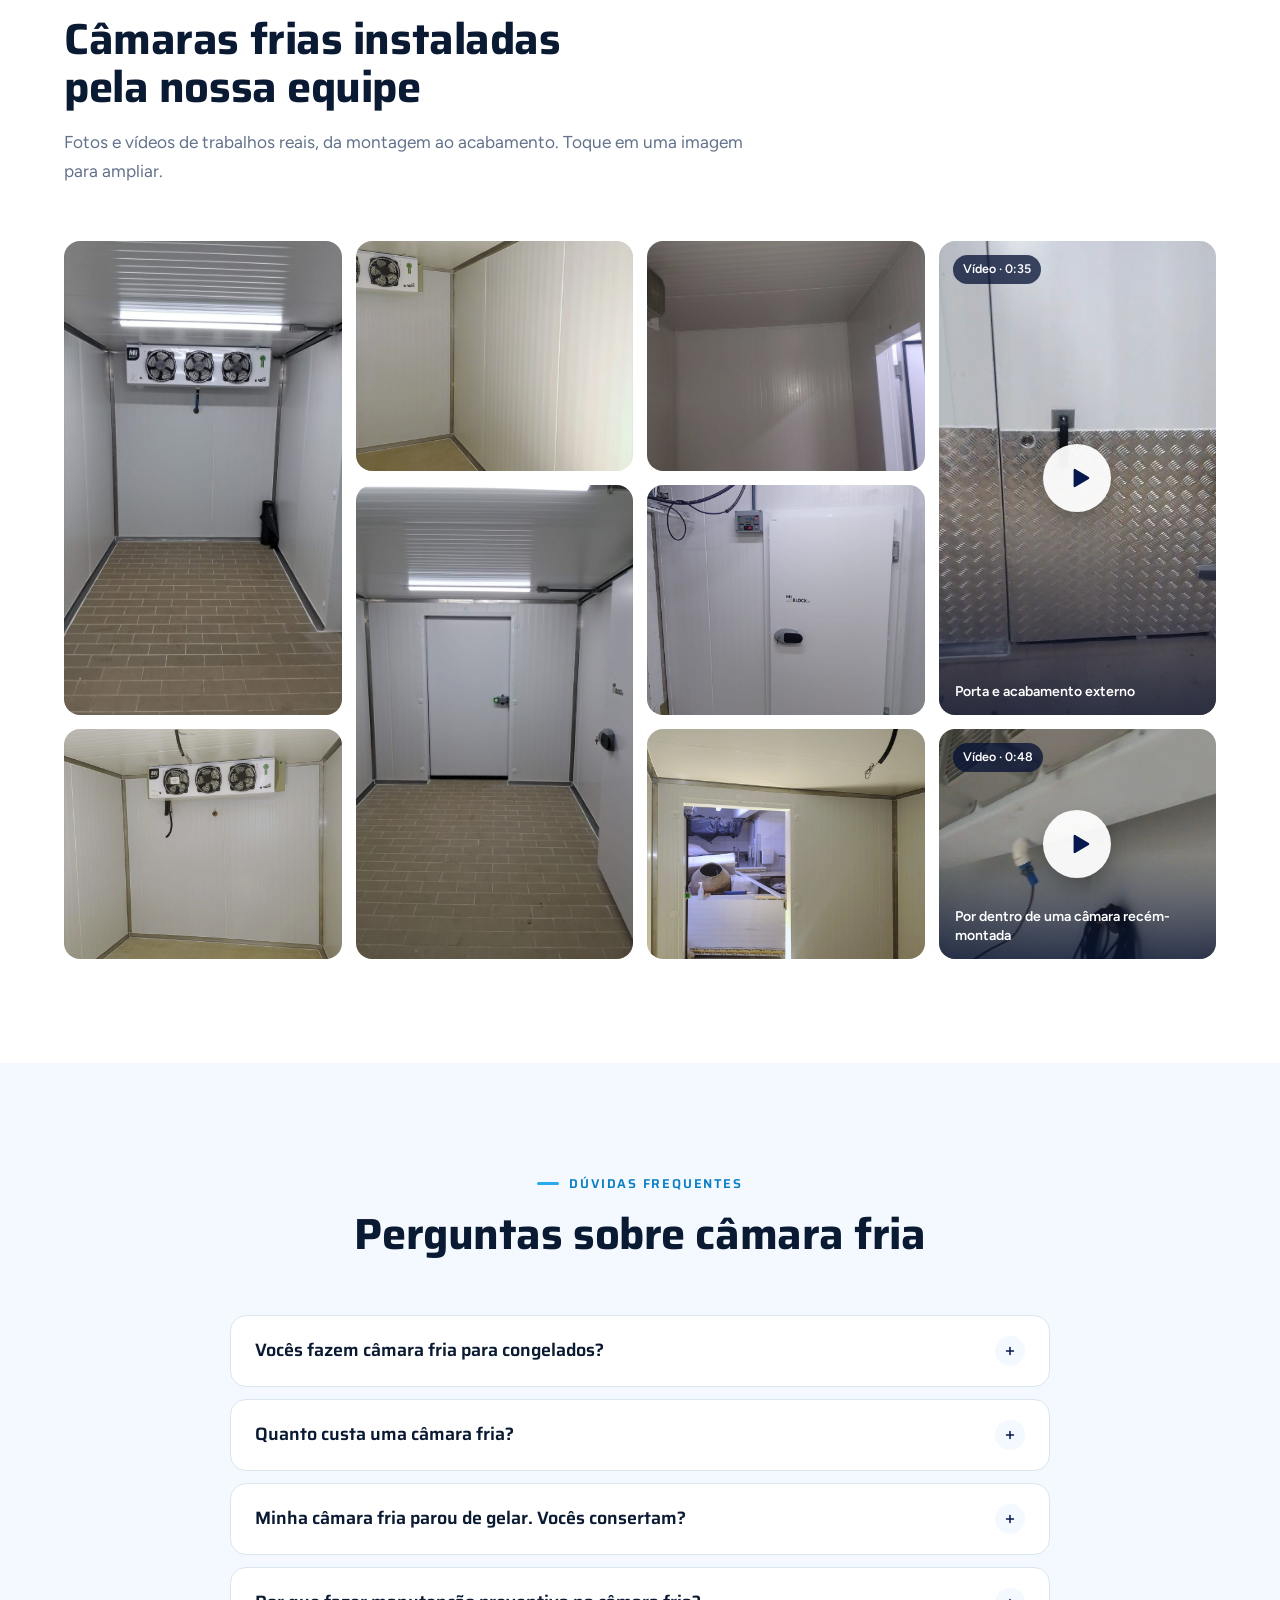
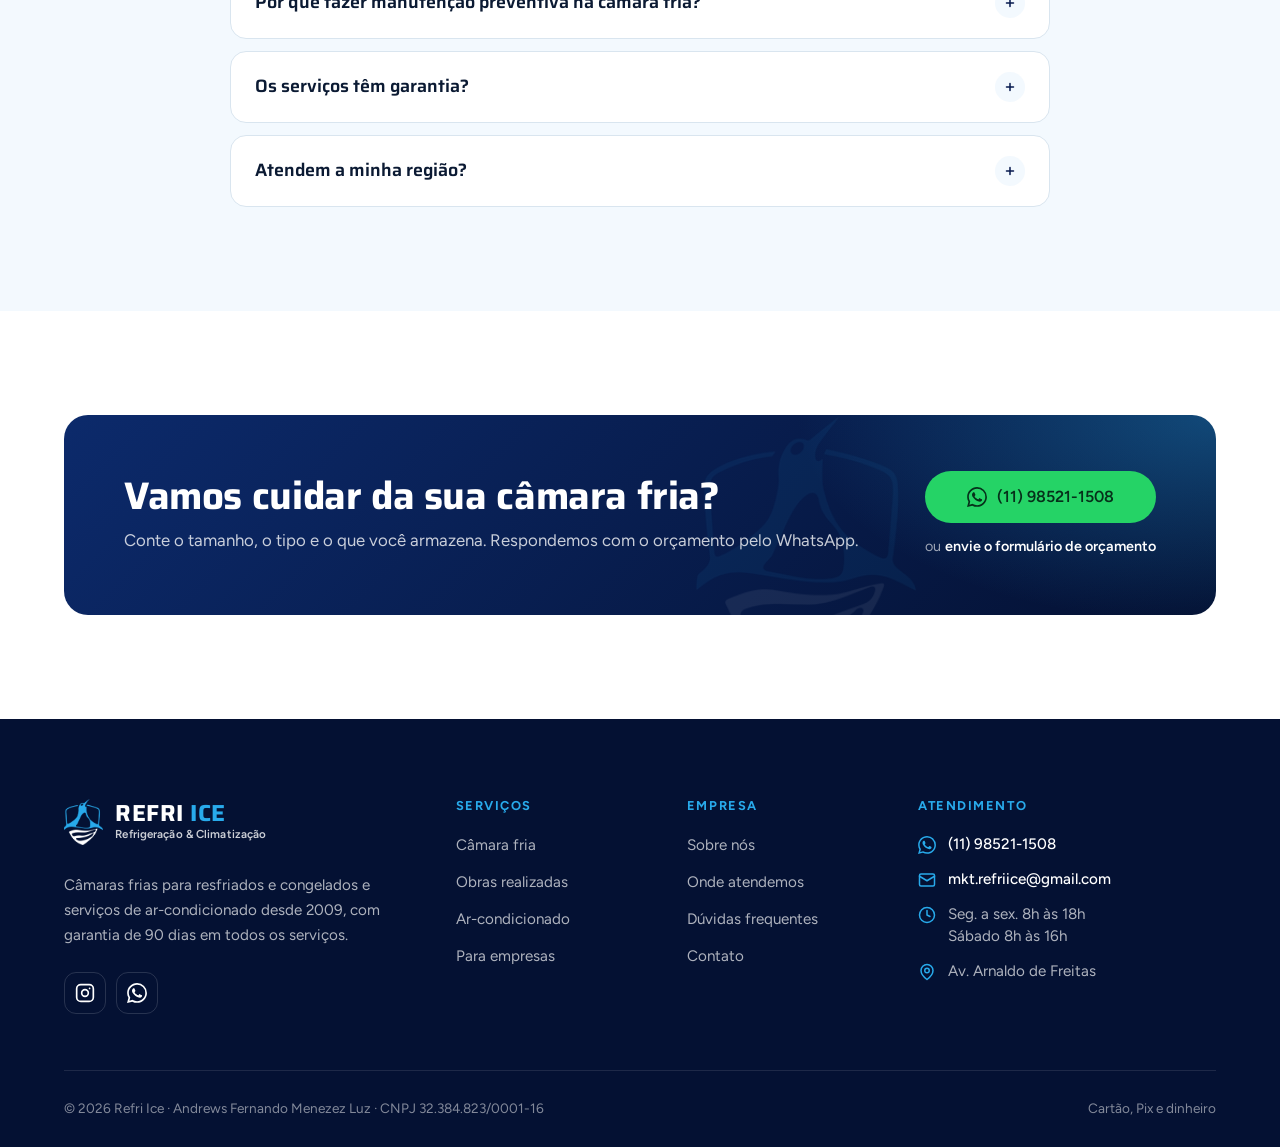
==== commit 3cfc9f36: "Corrige o WhatsApp para (11) 98521-1508 O número anterior (11) 98521-1208 estava errado. Atualiza bo" ====
--- a/camara-fria.html
+++ b/camara-fria.html
@@ -111,14 +111,14 @@
           <li><a href="contato.html">Contato</a></li>
         </ul>
         <a class="btn btn--whatsapp main-nav__cta" data-whatsapp
-          href="https://wa.me/5511985211208?text=Ol%C3%A1%2C%20Refri%20Ice!%20Vim%20pelo%20site%20e%20gostaria%20de%20um%20or%C3%A7amento."
+          href="https://wa.me/5511985211508?text=Ol%C3%A1%2C%20Refri%20Ice!%20Vim%20pelo%20site%20e%20gostaria%20de%20um%20or%C3%A7amento."
           target="_blank" rel="noopener"><svg><use href="#i-wa"/></svg> Chamar no WhatsApp</a>
       </nav>
 
       <div class="site-header__actions">
-        <a class="header-phone" href="https://wa.me/5511985211208" target="_blank" rel="noopener">
+        <a class="header-phone" href="https://wa.me/5511985211508" target="_blank" rel="noopener">
           <span class="header-phone__icon"><svg><use href="#i-wa"/></svg></span>
-          <span><small>WhatsApp</small><strong>(11) 98521-1208</strong></span>
+          <span><small>WhatsApp</small><strong>(11) 98521-1508</strong></span>
         </a>
         <a href="contato.html" class="btn btn--primary btn--sm">Pedir orçamento</a>
         <button class="nav-toggle" type="button" aria-label="Abrir menu" aria-expanded="false" aria-controls="menu">
@@ -144,7 +144,7 @@
             padarias, indústrias e distribuidores. Sua câmara sempre em funcionamento.</p>
           <div class="hero__actions">
             <a class="btn btn--whatsapp" data-whatsapp
-              href="https://wa.me/5511985211208?text=Ol%C3%A1%2C%20Refri%20Ice!%20Gostaria%20de%20um%20or%C3%A7amento%20de%20c%C3%A2mara%20fria."
+              href="https://wa.me/5511985211508?text=Ol%C3%A1%2C%20Refri%20Ice!%20Gostaria%20de%20um%20or%C3%A7amento%20de%20c%C3%A2mara%20fria."
               target="_blank" rel="noopener"><svg><use href="#i-wa"/></svg> Orçamento de câmara fria</a>
             <a class="btn btn--outline" href="#obras"><svg><use href="#i-image"/></svg> Ver obras</a>
           </div>
@@ -185,7 +185,7 @@
                 <li>Câmaras para resfriados ou congelados</li>
               </ul>
               <a class="btn btn--whatsapp btn--sm" data-whatsapp
-                href="https://wa.me/5511985211208?text=Ol%C3%A1%2C%20Refri%20Ice!%20Gostaria%20de%20um%20or%C3%A7amento%20de%20instala%C3%A7%C3%A3o%20de%20c%C3%A2mara%20fria."
+                href="https://wa.me/5511985211508?text=Ol%C3%A1%2C%20Refri%20Ice!%20Gostaria%20de%20um%20or%C3%A7amento%20de%20instala%C3%A7%C3%A3o%20de%20c%C3%A2mara%20fria."
                 target="_blank" rel="noopener"><svg><use href="#i-wa"/></svg> Orçar instalação</a>
             </div>
           </article>
@@ -206,7 +206,7 @@
                 <li>Conferência da temperatura e da parte elétrica</li>
               </ul>
               <a class="btn btn--whatsapp btn--sm" data-whatsapp
-                href="https://wa.me/5511985211208?text=Ol%C3%A1%2C%20Refri%20Ice!%20Gostaria%20de%20um%20or%C3%A7amento%20de%20manuten%C3%A7%C3%A3o%20preventiva%20de%20c%C3%A2mara%20fria."
+                href="https://wa.me/5511985211508?text=Ol%C3%A1%2C%20Refri%20Ice!%20Gostaria%20de%20um%20or%C3%A7amento%20de%20manuten%C3%A7%C3%A3o%20preventiva%20de%20c%C3%A2mara%20fria."
                 target="_blank" rel="noopener"><svg><use href="#i-wa"/></svg> Orçar manutenção</a>
             </div>
           </article>
@@ -227,7 +227,7 @@
                 <li>Problemas elétricos e de comando</li>
               </ul>
               <a class="btn btn--whatsapp btn--sm" data-whatsapp
-                href="https://wa.me/5511985211208?text=Ol%C3%A1%2C%20Refri%20Ice!%20Minha%20c%C3%A2mara%20fria%20est%C3%A1%20com%20problema%20e%20preciso%20de%20um%20reparo."
+                href="https://wa.me/5511985211508?text=Ol%C3%A1%2C%20Refri%20Ice!%20Minha%20c%C3%A2mara%20fria%20est%C3%A1%20com%20problema%20e%20preciso%20de%20um%20reparo."
                 target="_blank" rel="noopener"><svg><use href="#i-wa"/></svg> Pedir reparo</a>
             </div>
           </article>
@@ -432,8 +432,8 @@
           </div>
           <div class="cta-band__actions">
             <a class="btn btn--whatsapp" data-whatsapp
-              href="https://wa.me/5511985211208?text=Ol%C3%A1%2C%20Refri%20Ice!%20Gostaria%20de%20um%20or%C3%A7amento%20de%20c%C3%A2mara%20fria."
-              target="_blank" rel="noopener"><svg><use href="#i-wa"/></svg> (11) 98521-1208</a>
+              href="https://wa.me/5511985211508?text=Ol%C3%A1%2C%20Refri%20Ice!%20Gostaria%20de%20um%20or%C3%A7amento%20de%20c%C3%A2mara%20fria."
+              target="_blank" rel="noopener"><svg><use href="#i-wa"/></svg> (11) 98521-1508</a>
             <span class="cta-band__alt">ou <a href="contato.html">envie o formulário de orçamento</a></span>
           </div>
         </div>
@@ -459,7 +459,7 @@
             dias em todos os serviços.</p>
           <div class="footer-social">
             <a href="https://www.instagram.com/refr.iice/" target="_blank" rel="noopener" aria-label="Instagram da Refri Ice"><svg><use href="#i-insta"/></svg></a>
-            <a href="https://wa.me/5511985211208" target="_blank" rel="noopener" aria-label="WhatsApp da Refri Ice"><svg><use href="#i-wa"/></svg></a>
+            <a href="https://wa.me/5511985211508" target="_blank" rel="noopener" aria-label="WhatsApp da Refri Ice"><svg><use href="#i-wa"/></svg></a>
           </div>
         </div>
 
@@ -486,7 +486,7 @@
         <div class="footer-col">
           <h2>Atendimento</h2>
           <ul class="footer-contact">
-            <li><svg><use href="#i-wa"/></svg><a href="https://wa.me/5511985211208" target="_blank" rel="noopener">(11) 98521-1208</a></li>
+            <li><svg><use href="#i-wa"/></svg><a href="https://wa.me/5511985211508" target="_blank" rel="noopener">(11) 98521-1508</a></li>
             <li><svg><use href="#i-mail"/></svg><a href="mailto:mkt.refriice@gmail.com">mkt.refriice@gmail.com</a></li>
             <li><svg><use href="#i-clock"/></svg><span>Seg. a sex. 8h às 18h<br>Sábado 8h às 16h</span></li>
             <li><svg><use href="#i-pin"/></svg><span>Av. Arnaldo de Freitas</span></li>
@@ -502,7 +502,7 @@
   </footer>
 
   <a class="wa-float" data-whatsapp
-    href="https://wa.me/5511985211208?text=Ol%C3%A1%2C%20Refri%20Ice!%20Vim%20pelo%20site%20e%20gostaria%20de%20um%20or%C3%A7amento."
+    href="https://wa.me/5511985211508?text=Ol%C3%A1%2C%20Refri%20Ice!%20Vim%20pelo%20site%20e%20gostaria%20de%20um%20or%C3%A7amento."
     target="_blank" rel="noopener" aria-label="Conversar no WhatsApp">
     <svg><use href="#i-wa"/></svg><span>Orçamento</span>
   </a>
